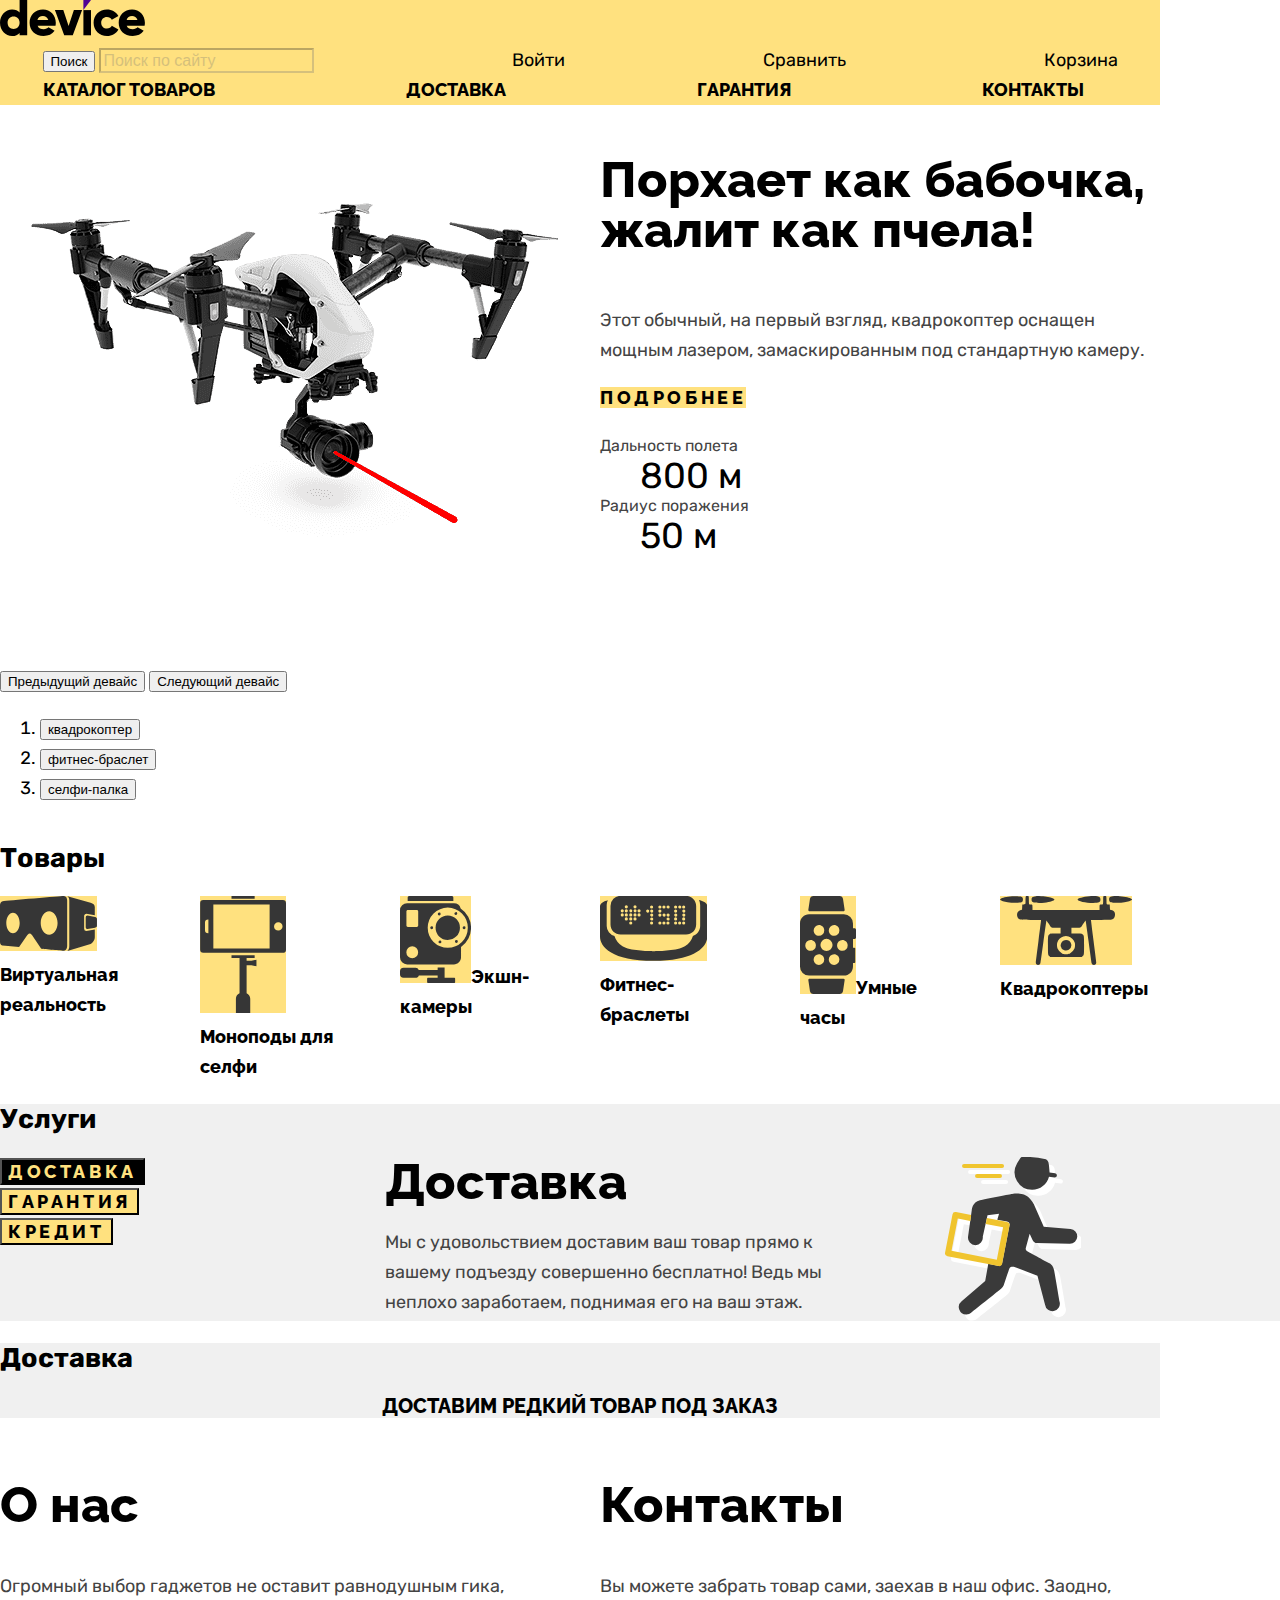
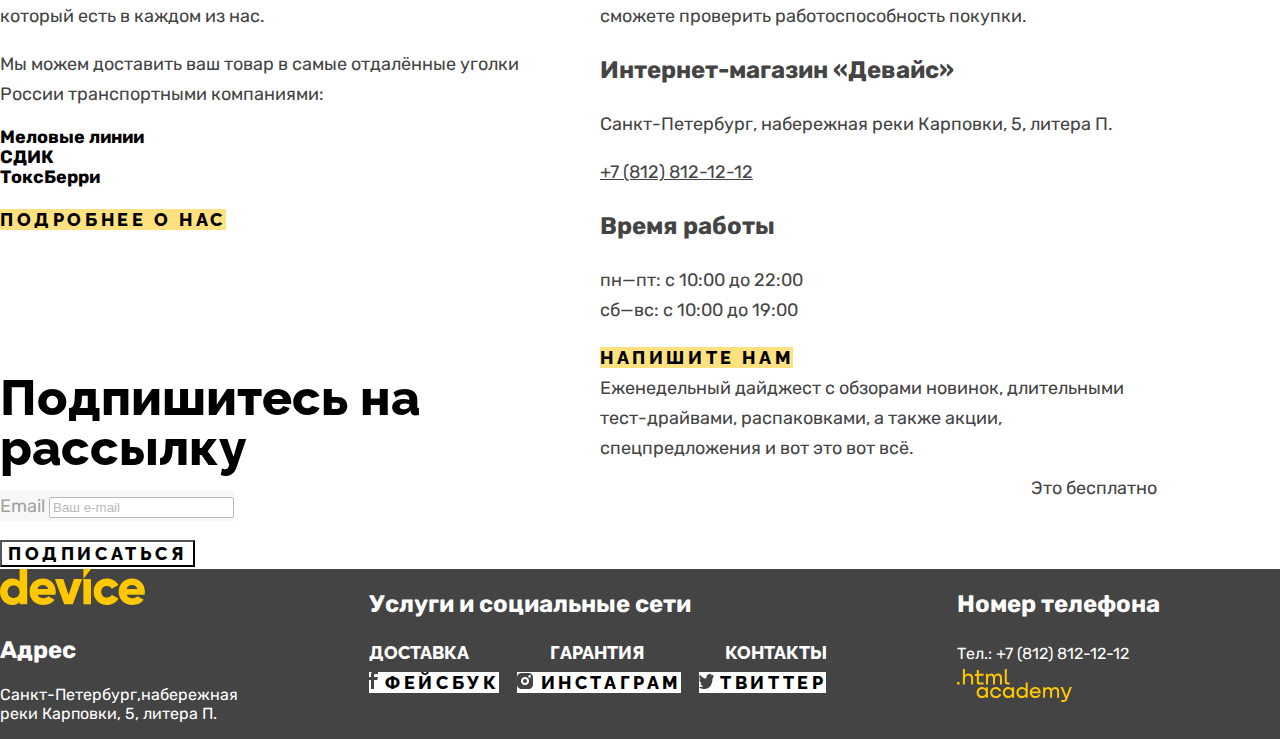
==== index.html @ 28f3af53 "Сетка страницы и крупных блоков на флексах для главной страницы" ====
<!DOCTYPE html>
<html lang="ru">
  <head>
    <meta charset="utf-8">
    <title>HTML Academy: Девайс</title>
    <link rel="stylesheet" href="styles/styles.css">
  </head>
  <body>
    <header class="page-header">
      <a class="page-logo-link" href="#">
        <img class="logo" src="images/logo/device-header.svg" width="145" height="36" alt="Логотип Магазина «Девайс»">
      </a>
      
      <nav class="navigation">
        <ul class="navigation-users">
          <li class="navigation-item">
            <form class="search-page" action="https://echo.htmlacademy.ru/" method="get">
              <button type="submit">Поиск</button>
              <input class="search" type="search" placeholder="Поиск по сайту" name="search">
            </form>
          </li>
          <li class="navigation-item">
            <a class="navigation-users-link" href="#">Войти</a>
          </li>
          <li class="navigation-item">
            <a class="navigation-users-link" href="#">Сравнить</a>
          </li>
          <li class="navigation-item">
            <a class="navigation-users-link" href="#">Корзина</a>
          </li>
        </ul>
        <ul class="navigation-list">
          <li class="navigation-item">
            <a class="navigation-list-link" href="catalog.html">Каталог товаров</a>
          </li>
          <li class="navigation-item">
            <a class="navigation-list-link" href="delivery.html">Доставка</a>
          </li>
          <li class="navigation-item">
            <a class="navigation-list-link" href="guarantee.html">Гарантия</a>
          </li>
          <li class="navigation-item">
            <a class="navigation-list-link" href="contacts.html">Контакты</a>
          </li>
        </ul>
      </nav>
    </header>

    <main class="main-index">
        <section class="slider">
          <img class="slider-image" src="images/slider/slider-1.png" width="560" height="560" alt="Фото квадрокоптера">
          <div class="slider-1">
            <h3 class="slider-subtitle">Порхает как бабочка,
              жалит как пчела!</h3>
            <p class="slider-discription">Этот обычный, на первый взгляд, квадрокоптер оснащен мощным лазером, замаскированным под стандартную камеру.</p>
            <a class="button button-more" href="#">Подробнее</a>
            <dl class="slider-parameters">
              <dt class="slider-parameters-terms">Дальность полета</dt>
              <dd class="slider-parameters-discription">800 м</dd>
              <dt class="slider-parameters-terms">Радиус поражения</dt>
              <dd class="slider-parameters-discription">50 м</dd>
            </dl>
          </div>
          <div class="slider-display-none">
            <img class="slider-image" src="images/slider/slider-2.png" width="560" height="560" alt="Фото фитнес-браслета">
            <h3 class="slider-subtitle">Худеем
              правильно!</h3>
            <p class="slider-discription">Мотивирующие фитнес-браслеты помогут найти в себе силы не пропускать занятия и соблюдать диету.</p>
            <a class="button button-more" href="#">Подробнее</a>
            <dl class="slider-parameters">
              <dt class="slider-parameters-terms">Без подзарядки</dt>
              <dd class="slider-parameters-discription">48 часов</dd>
            </dl>
            <img class="slider-image" src="images/slider/slider-3.png" width="560" height="560" alt="Фото селфи-палки">
            <h3 class="slider-subtitle">Делай селфи,
              как Бен Стиллер! </h3>
            <p class="slider-discription">Самая длинная палка для селфи доступна в нашем магазине. Восемь (Восемь, Карл!) метров длиной и весом всего 5 кг.</p>
            <a class="button button-more" href="#">Подробнее</a>
            <dl class="slider-parameters">
              <dt class="slider-parameters-terms">Длина палки</dt>
              <dd class="slider-parameters-discription">8,5 м</dd>
              <dt class="slider-parameters-terms">Вес палки</dt>
              <dd class="slider-parameters-discription">5 кг</dd>
              <dt class="slider-parameters-terms">Материал</dt>
              <dd class="slider-parameters-discription">Карбон</dd>
            </dl>
          </div>
          <div class="slider-button">
            <button class="slider-button slider-prev" type="button">
              <span class="visually-hidden">Предыдущий девайс</span>
            </button>
            <button class="slider-button slider-next" type="button">
              <span class="visually-hidden">Следующий девайс</span>
            </button>
            <ol class="slider-pagination">
              <li class="slider-pagination-item">
                <button class="slider-pagination-button slider-pagination-button-current" type="button">
                  <span class="visually-hidden">квадрокоптер</span>
                </button>
              </li>
              <li class="slider-pagination-item">
                <button class="slider-pagination-button" type="button">
                  <span class="visually-hidden">фитнес-браслет</span>
                </button>
              </li>
              <li class="slider-pagination-item">
                <button class="slider-pagination-button" type="button">
                  <span class="visually-hidden">селфи-палка</span>
                </button>
              </li>
            </ol>
          </div>
        </section>

        <section class="product">
          <h2 class="visually-hidden">Товары</h2>
          <ul class="product-list">
            <li class="product-item">
              <a class="product-link" href="#">
                <img class="product-image" src="images/product/popular-1.svg" width="97" height="55" alt="Очки виртуальной реальности">Виртуальная
                реальность</a>
            </li>
            <li class="product-item">
              <a class="product-link" href="#">
                <img class="product-image" src="images/product/popular-2.svg" width="86" height="117" alt="Монопод для селфи">Моноподы 
                для селфи</a>
            </li>
            <li class="product-item">
              <a class="product-link" href="#">
                <img class="product-image" src="images/product/popular-3.svg" width="71" height="87" alt="Экшн-камера">Экшн-камеры</a>
            </li>
            <li class="product-item">
              <a class="product-link" href="#">
                <img class="product-image" src="images/product/popular-4.svg" width="107" height="65" alt="Фитнес-браслет">Фитнес-браслеты</a>
            </li>
            <li class="product-item">
              <a class="product-link" href="#">
                <img class="product-image" src="images/product/popular-5.svg" width="56" height="98" alt="Умные часы">Умные часы</a>
            </li>
            <li class="product-item">
              <a class="product-link" href="#">
                <img class="product-image" src="images/product/popular-6.svg" width="132" height="69" alt="Квадрокоптер">Квадрокоптеры</a>
            </li>
          </ul>
        </section>
        
        <section class="service">
          <h2 class="visually-hidden">Услуги</h2>
          <div class="slider-service">
            <ul class="slider-service-list">
              <li class="slider-service-item">
                <button class="button button-delivery-current" type="button">Доставка</button>
              </li>
              <li class="slider-service-item">
                <button class="button button-warranty" type="button">Гарантия</button>
              </li>
              <li class="slider-service-item">
                <button class="button button-credit" type="button">Кредит</button>
              </li>
            </ul>
            <div class="service-item">
              <h3 class="service-title">Доставка</h3>
              <p class="servive-discription">Мы с удовольствием доставим ваш товар прямо
                к вашему подъезду совершенно бесплатно! Ведь
                мы неплохо заработаем, поднимая его на ваш этаж.</p>
            </div>
              <img class="service-image" src="images/service/delivery.svg" width="136" height="164" alt="Доставка">
            <div class="slider-display-none">
              <div class="service-item">
                <h3 class="service-title">Гарантия</h3>
                <p class="servive-discription">Если из-за возгорания купленного у нас товара у вас
                  сгорит дом — не переживайте, мы выдадим вам новый.
                  Товар, не дом, конечно же.</p>
                <img class="service-image" src="images/service/warranty.svg" width="171" height="195" alt="Гарантия">
              </div>
              <div class="service-item">
                <h3 class="service-title">Кредит</h3>
                <p class="servive-discription">Залезть в долговую яму стало проще! Кредитные консультанты подберут для вас наиболее выгодные условия кредита. Выгодные для банка, разумеется.</p>
                <img class="service-image" src="images/service/credit.svg" width="149" height="180" alt="Кредит">
              </div>
            </div>
          </div>
        </section>
        
        <section class="delivery">
          <h2 class="visually-hidden">Доставка</h2>
          <h3 class="delivery-title">Доставим редкий товар под заказ</h3> 
        </section>
        
        <div class="index-columns">
        
          <section class="about">
            <h2 class="about-title">О нас</h2>
            <p class="about-discription">Огромный выбор гаджетов не оставит равнодушным гика, который есть в каждом из нас.</p>
              <p class="about-discription">Мы можем доставить ваш товар в самые отдалённые уголки России транспортными компаниями:</p>
            <ul class="about-delivery-list">
              <li class="about-delivery-item">Меловые линии</li>
              <li class="about-delivery-item">СДИК</li>
              <li class="about-delivery-item">ТоксБерри</li>
            </ul>
            <a class="button button-more" href="#">Подробнее о нас</a>
          </section>
          
          <section class="contacts">
            <h2 class="contacts-title">Контакты</h2>
            <p class="contacts-discription">Вы можете забрать товар сами, заехав в наш офис.
              Заодно, сможете проверить работоспособность покупки. </p>
            <h3 class="contacts-subtitle">Интернет-магазин «Девайс»</h3>
            <address class="contacts-subtitle-address">
              <p class="contacts-subtitle-text">Санкт-Петербург, набережная реки Карповки, 5, литера П.</p>
              <a class="contacts-subtitle-number" href="tel.:+78128121212">+7 (812) 812-12-12</a>
            </address>
            <h3 class="contacts-subtitle">Время работы</h3>
            <ul class="contacts-schedule">
              <li class="contacts-schedule-item">пн—пт: с 10:00 до 22:00</li>
              <li class="contacts-schedule-item">сб—вс: с 10:00 до 19:00</li>
            </ul>
            <a class="button" href="#">Напишите нам</a>
          </section>
        
        </div>

        <section class="newsletter">
          <h2 class="newsletter-title">Подпишитесь
            на рассылку</h2>
          <p class="newsletter-text">Еженедельный дайджест с обзорами новинок,
            длительными тест-драйвами, распаковками, а также акции, спецпредложения и вот это вот всё.</p>
          <form class="newsletter-form" action="https://echo.htmlacademy.ru/" method="post">
            <p class="newsletter-email">
              <label class="visually-hidden" for="newsletter-email">Email</label>
              <input class="field"  placeholder="Ваш e-mail" type="email" name="newsletter-email" id="newsletter-email" required>
            </p>
            <button class="button newsletter-button" type="submit">
              <span>Подписаться</span>
            </button>
          </form>
          <p class="newsletter-text newsletter-free">Это бесплатно</p>
        </section>
    </main>

    <footer class="page-footer">
      <div class="page-footer-container">
        <section class="adress">
          <img class="footer-adress-logo" src="images/logo/device-footer.svg" width="145" height="36" alt="Логотип Магазина Девайс">
          <h2 class="visually-hidden">Адрес</h2>
          <address class="footer-adress-text">
            <p class="about-text">Санкт-Петербург,набережная
              реки Карповки, 5, литера П.</p>
          </address>
        </section>

        <section class="footer-navigation">
          <h2 class="footer-navigation-title">Услуги и социальные сети</h2>
          <nav class="footer-navigation-service">
            <ul class="footer-service-list">
              <li class="footer-service-item">
                <a class="footer-service-link" href="delivery.html">Доставка</a>
              </li>
              <li class="footer-service-item">
                <a class="footer-service-link" href="guarantee.html">Гарантия</a>
              </li>
              <li class="footer-service-item">
                <a class="footer-service-link" href="contacts.html">Контакты</a>
              </li>
            </ul>
          </nav>
          <ul class="footer-navigation-social">
            <li class="fotter-social-item">
              <a class="button social-button" href="https://www.facebook.com/htmlacademy">
                <img class="social-logo" src="images/nav-social/facebook.svg" width="9" height="18" alt="наш Фейсбук">
                <span class="visually-hidden">Фейсбук</span>
              </a>
            </li>
            <li class="fotter-social-item">
              <a class="button social-button" href="https://www.instagram.com/htmlacademy/">
                <img class="social-logo" src="images/nav-social/inst.svg" width="16" height="16" alt="наш Инстаграмм">
                <span class="visually-hidden">Инстаграм</span>
              </a>
            </li>
            <li class="fotter-social-item">
              <a class="button social-button" href="https://twitter.com/htmlacademy_ru">
                <img class="social-logo" src="images/nav-social/twit.svg" width="15" height="15" alt="наш Твиттер">
                <span class="visually-hidden">Твиттер</span>
              </a>
            </li>
          </ul>
        </section>

        <section class="footer-card">
          <h2 class="visually-hidden">Номер телефона</h2>
          <address class="footer-phone-address">
            <a class="footer-phone-address-number" href="tel.:+78128121212">Тел.: +7 (812) 812-12-12</a>
          </address>
          <a class="footer-logo-link" href="https://htmlacademy.ru/">
            <img class="academy-logo" src="images/logo/html-academy.svg" width="115" height="33" alt="логототип Академии">
          </a>
        </section>
      </div>
    </footer>
  </body>
</html>
---- styles/styles.css ----
@font-face {
    font-family: raleway;
    font-style: normal;
    font-weight: 800;
    src: url("../fonts/raleway/raleway-800.woff2") format("woff2");
    font-display: swap;
}

@font-face {
    font-family: rubik;
    font-style: normal;
    font-weight: 400;
    src: url("../fonts/rubik/rubik-400.woff2") format("woff2");
    font-display: swap;
}

@font-face {
    font-family: rubik;
    font-style: normal;
    font-weight: 700;
    src: url("../fonts/rubik/rubik-700.woff2") format("woff2");
    font-display: swap;
}
@font-face {
    font-family: rubik;
    font-style: normal;
    font-weight: 800;
    src: url("../fonts/rubik/rubik-800.woff2") format("woff2");
    font-display: swap;
}
html {
    height: 100%;
}
body {
    display: flex;
    flex-direction: column;
    min-height: 100%;
    margin: 0;
    font-family: rubik, sans-serif;
    font-size: 18px;
    line-height: 30px;
    color: #000000;
    background-color: #FFFFFF;
}
.button {
    font-family: raleway, sans-serif;
    font-size: 18px;
    line-height: 21px;
    text-align: center;
    letter-spacing: 0.2em;
    color: #000000;
    background-color: #FFE17F;
    text-decoration: none;
    text-transform: uppercase;
}
.page-header {
    width: 1160px;
    color: #000000;
    background-color: #FFE17F;
}
.search {
    font-size: 16px;
    line-height: 19px;
    opacity: 0.3;
    background-color: #FFE17F;
}
.navigation {
    display: flex;
    flex-direction: column;
    width: 1075px;
    margin: 0 auto;
}
.navigation-list {
    display: flex;
    justify-content: space-between;
    width: 1041px;
    margin: 0;
    padding: 0;
    list-style-type: none;
}
.navigation-users {
    display: flex;
    justify-content: space-between;
    width: 1075px;
    margin: 0;
    padding: 0;
    list-style-type: none;
}
.navigation-users-link {
    line-height: 19px;
    text-align: left;
    color: inherit;
    text-decoration: none;
}
.navigation-list-link {
    font-family: raleway, sans-serif;
    line-height: 21px;
    font-weight: 800;
    text-align: left;
    color: inherit;
    text-decoration: none;
    text-transform: uppercase;
}
.main-index {
    color: #000000;
    background-color: #FFFFFF;
}
.slider {
    display: flex;
    flex-wrap: wrap;
    justify-content: space-between;
    width: 1160px;
    margin: 0;
    padding: 0;
}
.slider-display-none {
    display: none;
}
.slider-subtitle {
    font-family: raleway, sans-serif;
    font-size: 50px;
    line-height: 50px;
    width: 560px;
}
.slider-discription {
    width: 560px;
    color: #444444;
}
.slider-parameters-terms {
    font-size: 16px;
    line-height: 30px;
    color: #444444;
}
.slider-parameters-discription {
    font-size: 36px;
    line-height: 30px;
    color: #000000;
}
.product-list {
    display: flex;
    justify-content: space-between;
    width: 1160px;
    margin: 0;
    padding: 0;
    list-style-type: none;
}
.product-item {
    width: 160px;
}
.product-link {
    font-family: raleway, sans-serif;
    font-size: 18px;
    line-height: 24px;
    color: #000000;
    text-decoration: none;
}
.product-image {
    background-color: #FFE17F;
}
.service {
    width: 100%;
    background-color: #F0F0F0;
}
.slider-service {
    display: flex;
    justify-content: start;
    width: 1094px;
    margin: 0;
    padding: 0;
}
.service-title {
    width: 560px;
    height: 70px;
    margin: 0;
    padding-left: 240px;
    font-family: raleway, sans-serif;
    font-size: 50px;
    line-height: 50px;
    color: #000000;
}
.servive-discription {
    width: 497px;
    margin: 0;
    padding-left: 240px;
    color: #444444;
}
.slider-service-list {
    margin: 0;
    padding: 0;
}
.button-delivery-current {
    color: #FFE17F;
    background-color: #000000;
}
.delivery {
    width: 1160px;
    margin: 0;
    padding: 0;
    background-color: #F0F0F0;
}
.delivery-title {
    font-family: raleway, sans-serif;
    font-size: 20px;
    line-height: 23px;
    text-align: center;
    text-transform: uppercase;
    color: #000000;
}
.index-columns {
    display: flex;
    justify-content: space-between;
    width: 1160px;
    margin: 0;
    padding: 0;
}
.about {
    width: 560px;
    margin: 0;
    padding: 0;
}
.about-title {
    font-family: raleway, sans-serif;
    font-size: 50px;
    line-height: 50px;
    color: #000000;
}
.about-discription {
    color: #444444;
}
.about-delivery-list {
    padding: 0;
}
.about-delivery-item {
    font-weight: 700;
    line-height: 20px;
    color: #000000;
}
.contacts {
    width: 560px;
    margin: 0;
    padding: 0;
    line-height: 30px;
    color: #444444;
}
.contacts-title {
    font-family: raleway, sans-serif;
    font-size: 50px;
    line-height: 50px;
    color: #000000;
}
.contacts-discription {
    color: inherit;
}
.contacts-subtitle {
    font-weight: 700;
    font-size: 24px;
    color: inherit;
}
.contacts-subtitle-text {
    font-style: normal;
    color: inherit;
}
.contacts-subtitle-number {
    font-style: normal;
    color: inherit;
    text-decoration-line: underline;
}
.contacts-schedule {
    list-style-type: none;
    padding: 0;
}
.newsletter {
    display: flex;
    width: 1160px;
    flex-wrap: wrap;
    margin: 0;
    padding: 0;
    justify-content: space-between;
    color: #444444;
}
.newsletter-email {
    width: ;
    line-height: 30px;
    color: #444444;
    opacity: 0.5;
    background-color: #F0F0F0;
}
.newsletter-title {
    width: 560px;
    margin: 0;
    margin-right: 0;
    padding: 0;
    font-family: raleway, sans-serif;
    font-size: 50px;
    line-height: 50px;
    color: #000000;
}
.newsletter-text {
    width: 560px;
    margin: 0;
    padding: 0;
}
.newsletter-free {
    width: 129px;
    margin: 0;
    padding: 0;
}
.newsletter-button {
    background-color: inherit;
}
.page-footer-container {
    display: flex;
    justify-content: space-between;
    width: 1160px;
    margin: 0;
    padding: 0;
}
.page-footer {
    width: 1440px;
    margin: 0;
    padding: 0;
    font-size: 16px;
    color: #FFFFFF;
    background-color: #444444;
}
.footer-adress-text {
    width: 238px;
    margin: 0;
    padding: 0;
    font-style: normal;
    line-height: 19px;
}
.footer-service-list {
    display: flex;
    justify-content: space-between;
    width: 458px;
    margin: 0;
    padding: 0;
    list-style-type: none;
}
.footer-navigation-social {
    display: flex;
    justify-content: space-between;
    width: 458px;
    margin: 0;
    padding: 0;
    list-style-type: none;
}
.footer-service-link {
    font-family: raleway, sans-serif;
    font-size: 18px;
    line-height: 21px;
    text-align: center;
    color: #FFFFFF;
    text-decoration: none;
    text-transform: uppercase;
}
.footer-phone-address-number {
    font-style: normal;
    line-height: 30px;
    text-align: right;
    color: #FFFFFF;
    text-decoration: none;
}
.social-button {
    background-color: #ffffff;
}
.main-inner {
    color: #000000;
    background-color: #FFFFFF;
}
.inner-header-title {
    font-family: raleway, sans-serif;
    font-size: 50px;
    line-height: 50px;
}
.breadcrumps-link {
    font-size: 16px;
    line-height: 19px;
    font-style: normal;
    color: #000000;
    text-decoration: none;
}
.catalog-products-title {
    font-family: raleway, sans-serif;
    font-size: 16px;
    line-height: 19px;
    letter-spacing: 0.2em;
    text-transform: uppercase;
    background-color: #DCDCDC;
}
.catalog-products-filter {
    background-color: #EBEBEB;
}
.catalog-filter-title {
    font-weight: 700;
    line-height: 20px;
    letter-spacing: -0.02em;
}
.catalog-filter-label {
    font-size: 15px;
    line-height: 18px;
    text-align: center;
    opacity: 0.3;
}
.sorting-type {
    background-color: #EBEBEB;
}
.catalog-filter-item {
    font-size: 16px;
    line-height: 19px;
}
.sorting-type-label {
    font-family: raleway, sans-serif;
    font-size: 16px;
    line-height: 19px;
    letter-spacing: 0.2em;
    text-transform: uppercase;
}
.select-control {
    font-size: 16px;
    line-height: 19px;
}
.button-up {
    background-color: inherit;
}
.button-down {
    background-color: inherit;
}
.product-card-link {
    font-weight: 700;
    line-height: 24px;
    letter-spacing: -0.02em;
    text-decoration: none;
    color: #000000;
}
.product-card-text {
    line-height: 21px;
    text-align: right;
    color: #444444;
}
.load-more {
    font-family: raleway, sans-serif;
    font-size: 16px;
    line-height: 19px;
    display: flex;
    align-items: center;
    text-align: center;
    letter-spacing: 0.2em;
    text-transform: uppercase;
    background-color: #FFFFFF;
}
.pagination-link {
    font-size: 16px;
    line-height: 19px;
    text-align: center;
    color: #444444;
    opacity: 0.3;
    text-decoration: none;
}
.pagination-prev {
    font-family: raleway, sans-serif;
    font-size: 16px;
    line-height: 19px;
    display: flex;
    align-items: center;
    text-align: right;
    letter-spacing: 0.2em;
    text-transform: uppercase;
    color: #000000;
    opacity: 1;
}
.pagination-next {
    font-family: raleway, sans-serif;
    font-size: 16px;
    line-height: 19px;
    display: flex;
    align-items: center;
    text-align: right;
    letter-spacing: 0.2em;
    text-transform: uppercase;
    color: #000000;
    opacity: 1;
}
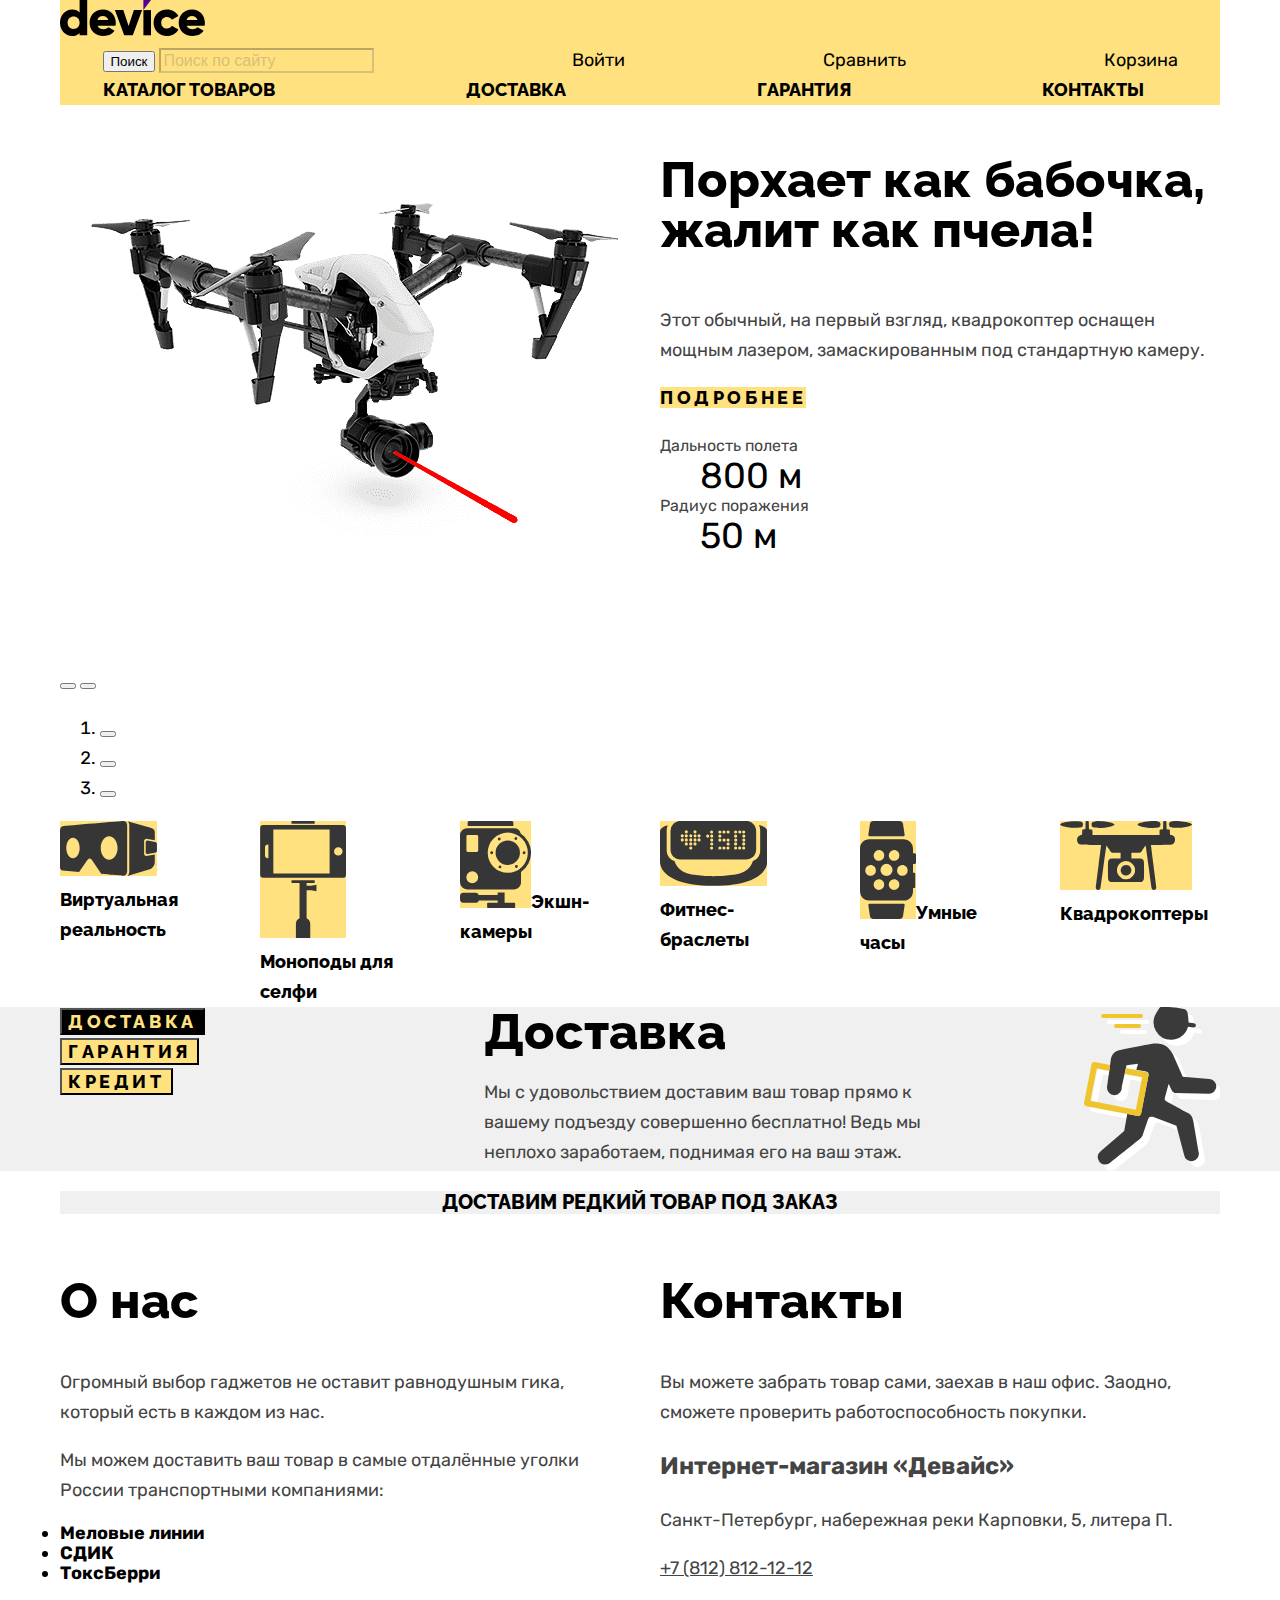
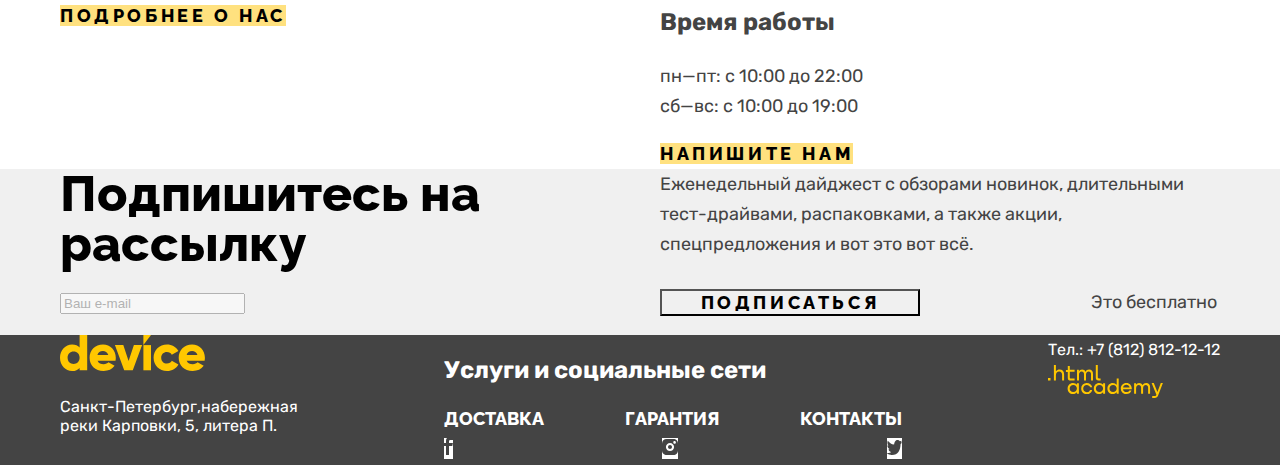
==== commit b5a4fa72: "Сетка страницы и крупных блоков на флексах для главной страницы" ====
--- a/index.html
+++ b/index.html
@@ -47,6 +47,7 @@
     </header>
 
     <main class="main-index">
+      <div class="page-container">
         <section class="slider">
           <img class="slider-image" src="images/slider/slider-1.png" width="560" height="560" alt="Фото квадрокоптера">
           <div class="slider-1">
@@ -122,8 +123,8 @@
             </li>
             <li class="product-item">
               <a class="product-link" href="#">
-                <img class="product-image" src="images/product/popular-2.svg" width="86" height="117" alt="Монопод для селфи">Моноподы 
-                для селфи</a>
+                <img class="product-image" src="images/product/popular-2.svg" width="86" height="117" alt="Монопод для селфи">
+              Моноподы для селфи</a>
             </li>
             <li class="product-item">
               <a class="product-link" href="#">
@@ -143,10 +144,10 @@
             </li>
           </ul>
         </section>
-        
-        <section class="service">
-          <h2 class="visually-hidden">Услуги</h2>
-          <div class="slider-service">
+      </div>
+      <section class="service">
+        <h2 class="visually-hidden">Услуги</h2>
+        <div class="slider-service">
             <ul class="slider-service-list">
               <li class="slider-service-item">
                 <button class="button button-delivery-current" type="button">Доставка</button>
@@ -179,9 +180,9 @@
                 <img class="service-image" src="images/service/credit.svg" width="149" height="180" alt="Кредит">
               </div>
             </div>
-          </div>
-        </section>
-        
+        </div>
+      </section>
+      <div class="page-container">  
         <section class="delivery">
           <h2 class="visually-hidden">Доставка</h2>
           <h3 class="delivery-title">Доставим редкий товар под заказ</h3> 
@@ -219,23 +220,25 @@
           </section>
         
         </div>
-
-        <section class="newsletter">
+      </div>
+      <section class="newsletter">
+        <div class="newsletter-container">
           <h2 class="newsletter-title">Подпишитесь
             на рассылку</h2>
           <p class="newsletter-text">Еженедельный дайджест с обзорами новинок,
             длительными тест-драйвами, распаковками, а также акции, спецпредложения и вот это вот всё.</p>
           <form class="newsletter-form" action="https://echo.htmlacademy.ru/" method="post">
-            <p class="newsletter-email">
-              <label class="visually-hidden" for="newsletter-email">Email</label>
-              <input class="field"  placeholder="Ваш e-mail" type="email" name="newsletter-email" id="newsletter-email" required>
-            </p>
-            <button class="button newsletter-button" type="submit">
-              <span>Подписаться</span>
-            </button>
+              <p class="newsletter-email">
+                <label class="visually-hidden" for="newsletter-email">Email</label>
+                <input class="field"  placeholder="Ваш e-mail" type="email" name="newsletter-email" id="newsletter-email" required>
+              </p>
+              <button class="button newsletter-button" type="submit">
+                <span>Подписаться</span>
+              </button>
+              <p class="newsletter-text newsletter-free">Это бесплатно</p>
           </form>
-          <p class="newsletter-text newsletter-free">Это бесплатно</p>
-        </section>
+        </div>
+      </section> 
     </main>
 
     <footer class="page-footer">
--- a/styles/styles.css
+++ b/styles/styles.css
@@ -53,10 +53,21 @@
     text-decoration: none;
     text-transform: uppercase;
 }
+.visually-hidden {
+    position: absolute;
+    width: 1px;
+    height: 1px;
+    margin: -1px;
+    padding: 0;
+    border: 0;
+    clip: rect(0 0 0 0);
+    overflow: hidden;
+}
 .page-header {
     width: 1160px;
     color: #000000;
     background-color: #FFE17F;
+    margin: 0 auto;
 }
 .search {
     font-size: 16px;
@@ -105,6 +116,10 @@
     color: #000000;
     background-color: #FFFFFF;
 }
+.page-container {
+    width: 1160px;
+    margin: 0 auto;
+}
 .slider {
     display: flex;
     flex-wrap: wrap;
@@ -159,13 +174,15 @@
 }
 .service {
     width: 100%;
+    margin: 0;
+    padding: 0;
     background-color: #F0F0F0;
 }
 .slider-service {
     display: flex;
-    justify-content: start;
-    width: 1094px;
-    margin: 0;
+    justify-content: space-between;
+    width: 1160px;
+    margin: 0 auto;
     padding: 0;
 }
 .service-title {
@@ -187,6 +204,7 @@
 .slider-service-list {
     margin: 0;
     padding: 0;
+    list-style-type: none;
 }
 .button-delivery-current {
     color: #FFE17F;
@@ -270,25 +288,31 @@
     padding: 0;
 }
 .newsletter {
+    width: 100%;
+    margin: 0;
+    padding: 0;
+    background-color: #F0F0F0;
+    color: #444444;
+}
+.newsletter-container {
     display: flex;
     width: 1160px;
     flex-wrap: wrap;
-    margin: 0;
-    padding: 0;
-    justify-content: space-between;
-    color: #444444;
-}
-.newsletter-email {
-    width: ;
-    line-height: 30px;
-    color: #444444;
-    opacity: 0.5;
-    background-color: #F0F0F0;
+    margin: 0 auto;
+    padding: 0;
+    justify-content: space-between;
+}
+.newsletter-form {
+    display: flex;
+    width: 1160px;
+    padding: 0;
+    justify-content: space-between;
+    align-items: center;
 }
 .newsletter-title {
     width: 560px;
     margin: 0;
-    margin-right: 0;
+    margin-right: 40px;
     padding: 0;
     font-family: raleway, sans-serif;
     font-size: 50px;
@@ -300,23 +324,33 @@
     margin: 0;
     padding: 0;
 }
+.newsletter-email {
+    width: 560px;
+    margin-right: 40px;
+    padding: 0;
+    line-height: 30px;
+    color: #444444;
+    opacity: 0.5;
+}
 .newsletter-free {
     width: 129px;
     margin: 0;
     padding: 0;
 }
 .newsletter-button {
+    width: 260px;
+    margin-right: 171px;
     background-color: inherit;
 }
 .page-footer-container {
     display: flex;
     justify-content: space-between;
     width: 1160px;
-    margin: 0;
+    margin: 0 auto;
     padding: 0;
 }
 .page-footer {
-    width: 1440px;
+    width: 100%;
     margin: 0;
     padding: 0;
     font-size: 16px;
@@ -374,6 +408,14 @@
     font-size: 50px;
     line-height: 50px;
 }
+.breadcrumps-list {
+    display: flex;
+    width: 425px;
+    justify-content: space-between;
+    margin: 0;
+    padding: 0;
+    list-style-type: none;
+}
 .breadcrumps-link {
     font-size: 16px;
     line-height: 19px;
@@ -381,7 +423,12 @@
     color: #000000;
     text-decoration: none;
 }
+.catalog-products {
+    display: flex;
+    flex-wrap: wrap;
+}
 .catalog-products-title {
+    width: 468px;
     font-family: raleway, sans-serif;
     font-size: 16px;
     line-height: 19px;
@@ -404,6 +451,7 @@
     opacity: 0.3;
 }
 .sorting-type {
+    width: 972px;
     background-color: #EBEBEB;
 }
 .catalog-filter-item {
@@ -426,6 +474,9 @@
 }
 .button-down {
     background-color: inherit;
+}
+.product-card-list {
+    list-style-type: none;
 }
 .product-card-link {
     font-weight: 700;
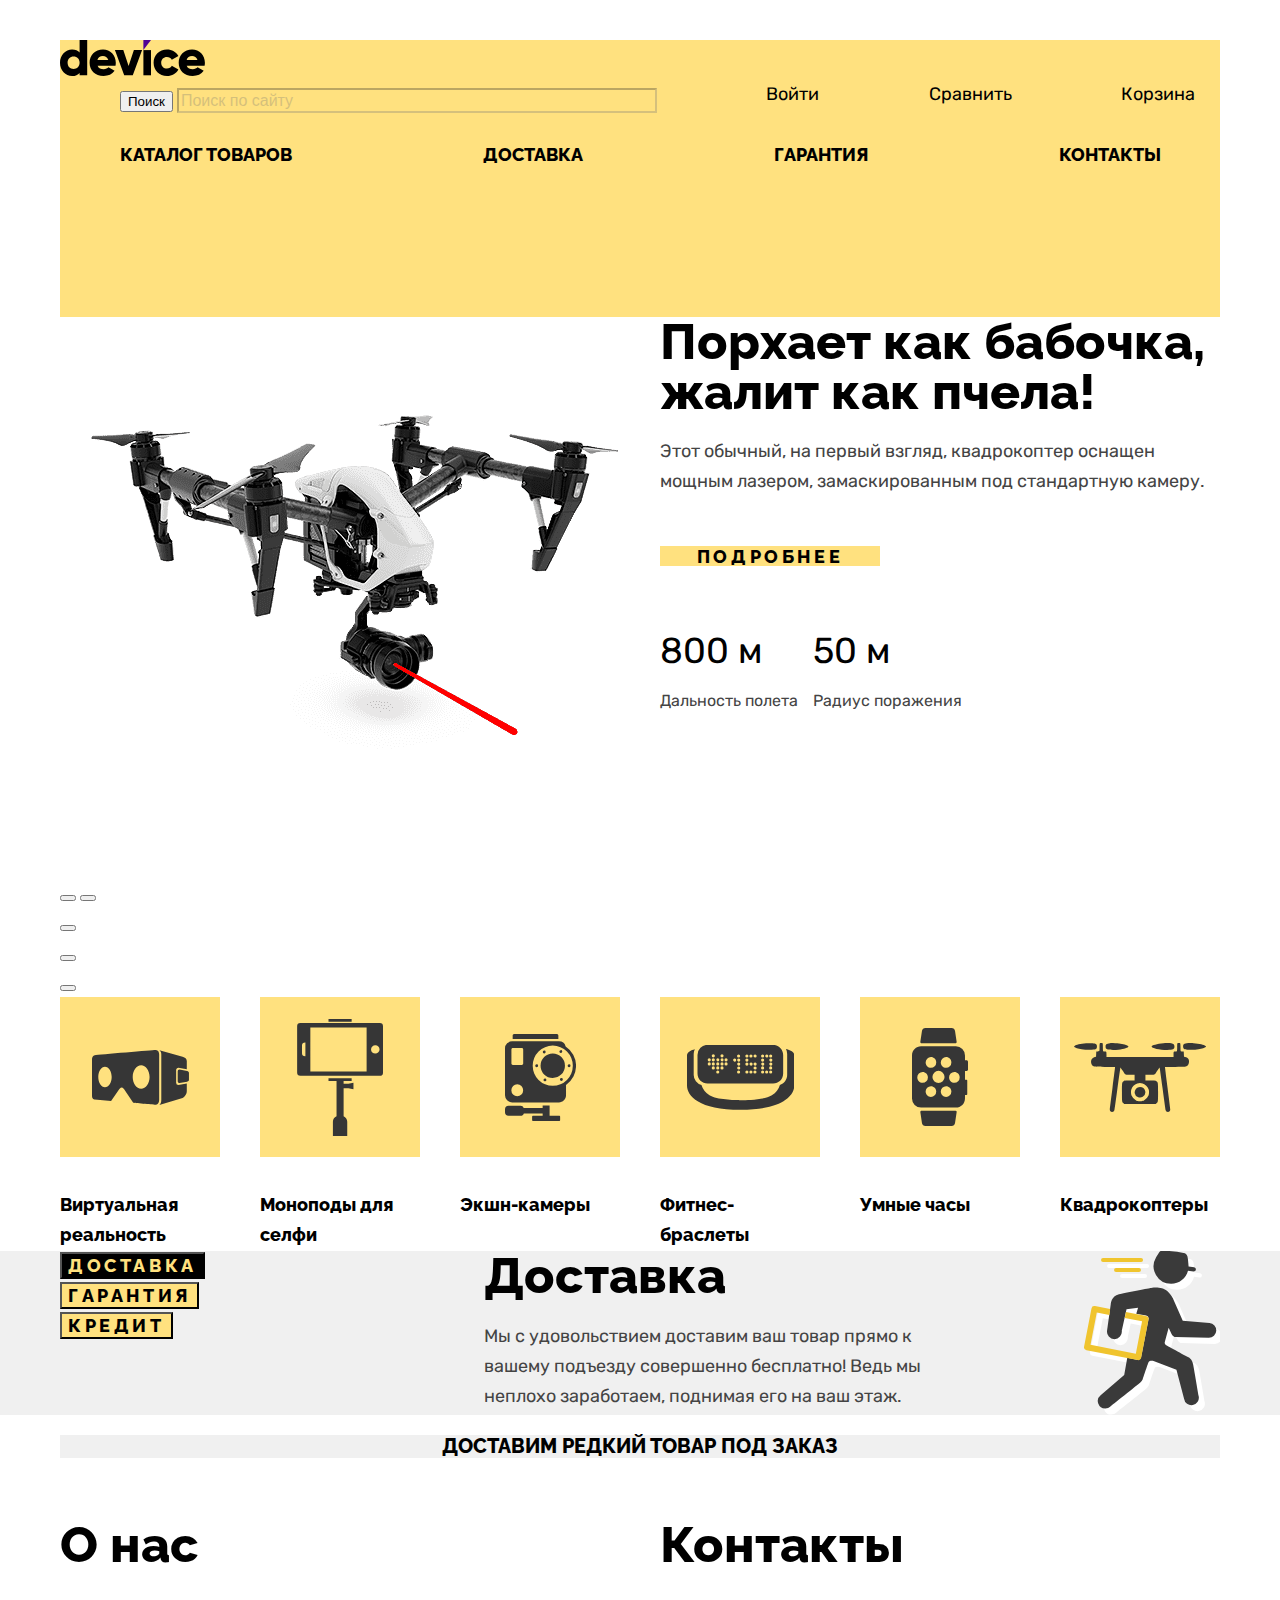
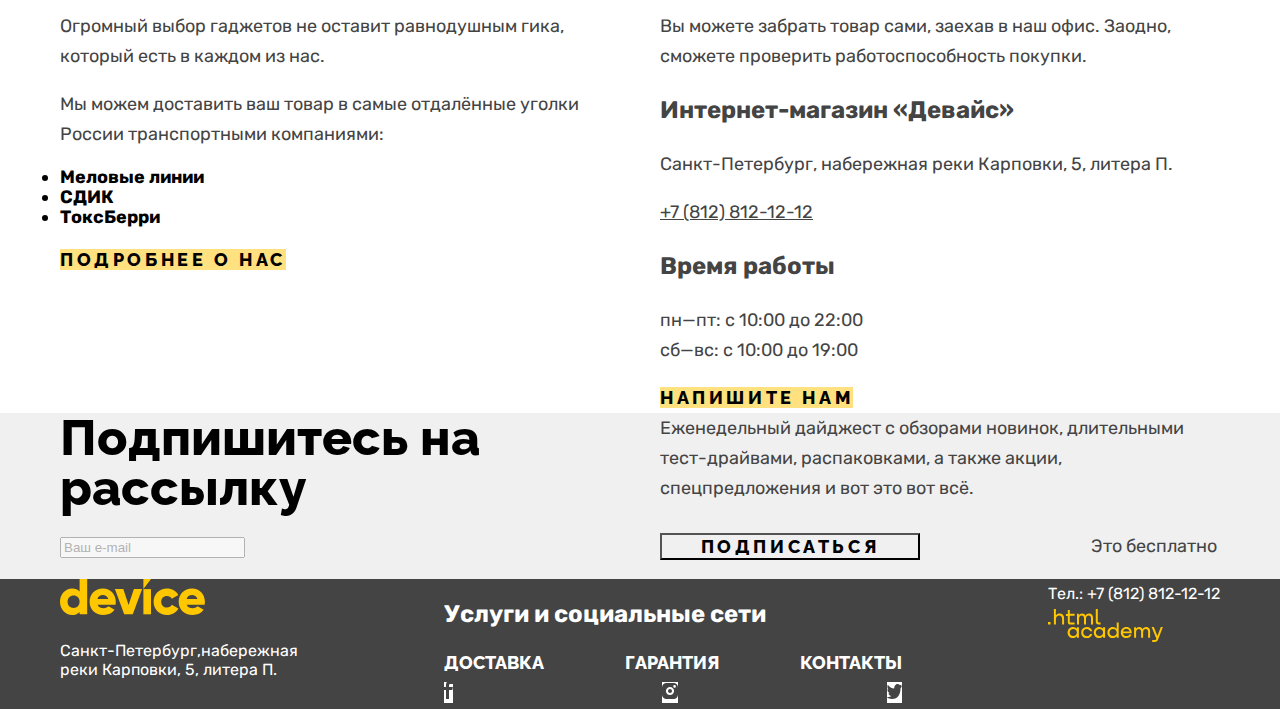
==== commit bc7c4e6b: "Микросетки на флексах для всех страниц" ====
--- a/index.html
+++ b/index.html
@@ -46,21 +46,26 @@
       </nav>
     </header>
 
-    <main class="main-index">
+    <main class="main-container main-index">
       <div class="page-container">
         <section class="slider">
-          <img class="slider-image" src="images/slider/slider-1.png" width="560" height="560" alt="Фото квадрокоптера">
-          <div class="slider-1">
-            <h3 class="slider-subtitle">Порхает как бабочка,
-              жалит как пчела!</h3>
-            <p class="slider-discription">Этот обычный, на первый взгляд, квадрокоптер оснащен мощным лазером, замаскированным под стандартную камеру.</p>
-            <a class="button button-more" href="#">Подробнее</a>
-            <dl class="slider-parameters">
-              <dt class="slider-parameters-terms">Дальность полета</dt>
-              <dd class="slider-parameters-discription">800 м</dd>
-              <dt class="slider-parameters-terms">Радиус поражения</dt>
-              <dd class="slider-parameters-discription">50 м</dd>
-            </dl>
+          <div class="slider-quadcopter">
+            <img class="slider-image" src="images/slider/slider-1.png" width="560" height="560" alt="Фото квадрокоптера">
+            <div class="quadcopter-containet">
+              <h3 class="slider-subtitle">Порхает как бабочка, жалит как пчела!</h3>
+              <p class="slider-discription">Этот обычный, на первый взгляд, квадрокоптер оснащен мощным лазером, замаскированным под стандартную камеру.</p>
+              <a class="button button-more" href="#">Подробнее</a>
+              <dl class="slider-parameters">
+                <span>
+                  <dd class="slider-parameters-discription">800 м</dd>
+                  <dt class="slider-parameters-terms">Дальность полета</dt>
+                </span>
+                <span>
+                  <dd class="slider-parameters-discription">50 м</dd>
+                  <dt class="slider-parameters-terms">Радиус поражения</dt>
+                </span>
+              </dl>
+            </div>
           </div>
           <div class="slider-display-none">
             <img class="slider-image" src="images/slider/slider-2.png" width="560" height="560" alt="Фото фитнес-браслета">
@@ -118,29 +123,46 @@
           <ul class="product-list">
             <li class="product-item">
               <a class="product-link" href="#">
-                <img class="product-image" src="images/product/popular-1.svg" width="97" height="55" alt="Очки виртуальной реальности">Виртуальная
-                реальность</a>
-            </li>
-            <li class="product-item">
-              <a class="product-link" href="#">
-                <img class="product-image" src="images/product/popular-2.svg" width="86" height="117" alt="Монопод для селфи">
-              Моноподы для селфи</a>
-            </li>
-            <li class="product-item">
-              <a class="product-link" href="#">
-                <img class="product-image" src="images/product/popular-3.svg" width="71" height="87" alt="Экшн-камера">Экшн-камеры</a>
-            </li>
-            <li class="product-item">
-              <a class="product-link" href="#">
-                <img class="product-image" src="images/product/popular-4.svg" width="107" height="65" alt="Фитнес-браслет">Фитнес-браслеты</a>
-            </li>
-            <li class="product-item">
-              <a class="product-link" href="#">
-                <img class="product-image" src="images/product/popular-5.svg" width="56" height="98" alt="Умные часы">Умные часы</a>
-            </li>
-            <li class="product-item">
-              <a class="product-link" href="#">
-                <img class="product-image" src="images/product/popular-6.svg" width="132" height="69" alt="Квадрокоптер">Квадрокоптеры</a>
+                <span class="product-bg">
+                  <img class="product-image" src="images/product/popular-1.svg" width="97" height="55" alt="Очки виртуальной реальности">
+                </span>Виртуальная
+                реальность
+              </a>
+            </li>
+            <li class="product-item">
+              <a class="product-link" href="#">
+                <span class="product-bg">    
+                  <img class="product-image" src="images/product/popular-2.svg" width="86" height="117" alt="Монопод для селфи">
+                </span>Моноподы для селфи
+              </a>
+            </li>
+            <li class="product-item">
+              <a class="product-link" href="#">
+                <span class="product-bg">
+                  <img class="product-image" src="images/product/popular-3.svg" width="71" height="87" alt="Экшн-камера">
+                </span> Экшн-камеры
+              </a>
+            </li>
+            <li class="product-item">
+              <a class="product-link" href="#">
+                <span class="product-bg">
+                  <img class="product-image" src="images/product/popular-4.svg" width="107" height="65" alt="Фитнес-браслет">
+                </span>Фитнес-браслеты
+              </a>
+            </li>
+            <li class="product-item">
+              <a class="product-link" href="#">
+                <span class="product-bg">
+                  <img class="product-image" src="images/product/popular-5.svg" width="56" height="98" alt="Умные часы">
+                </span>Умные часы
+              </a>
+            </li>
+            <li class="product-item">
+              <a class="product-link" href="#">
+                <span class="product-bg">
+                  <img class="product-image" src="images/product/popular-6.svg" width="132" height="69" alt="Квадрокоптер">
+                </span>Квадрокоптеры
+              </a>
             </li>
           </ul>
         </section>
@@ -199,7 +221,7 @@
               <li class="about-delivery-item">СДИК</li>
               <li class="about-delivery-item">ТоксБерри</li>
             </ul>
-            <a class="button button-more" href="#">Подробнее о нас</a>
+            <a class="button button-about" href="#">Подробнее о нас</a>
           </section>
           
           <section class="contacts">
--- a/styles/styles.css
+++ b/styles/styles.css
@@ -67,43 +67,42 @@
     width: 1160px;
     color: #000000;
     background-color: #FFE17F;
-    margin: 0 auto;
+    margin: 40px auto 0;
 }
 .search {
+    width: 480px;
     font-size: 16px;
     line-height: 19px;
     opacity: 0.3;
     background-color: #FFE17F;
 }
-.navigation {
-    display: flex;
-    flex-direction: column;
+.navigation-list {
+    display: flex;
+    justify-content: space-between;
+    flex-wrap: wrap;
+    width: 1041px;
+    margin: 0 60px 152px;
+    padding: 0;
+    list-style-type: none;
+}
+.navigation-users {
+    display: flex;
+    justify-content: space-between;
+    flex-wrap: wrap;
     width: 1075px;
-    margin: 0 auto;
-}
-.navigation-list {
-    display: flex;
-    justify-content: space-between;
-    width: 1041px;
-    margin: 0;
-    padding: 0;
-    list-style-type: none;
-}
-.navigation-users {
-    display: flex;
-    justify-content: space-between;
-    width: 1075px;
-    margin: 0;
+    margin: 0 25px 29px 60px;
     padding: 0;
     list-style-type: none;
 }
 .navigation-users-link {
+    display: block;
     line-height: 19px;
     text-align: left;
     color: inherit;
     text-decoration: none;
 }
 .navigation-list-link {
+    display: block;
     font-family: raleway, sans-serif;
     line-height: 21px;
     font-weight: 800;
@@ -112,6 +111,9 @@
     text-decoration: none;
     text-transform: uppercase;
 }
+.main-container {
+    flex-grow: 1;
+}
 .main-index {
     color: #000000;
     background-color: #FFFFFF;
@@ -127,30 +129,63 @@
     width: 1160px;
     margin: 0;
     padding: 0;
+}
+.slider-quadcopter {
+    display: flex;
+    flex-wrap: wrap;
 }
 .slider-display-none {
     display: none;
 }
+.slider-image {
+    display: block;
+    margin-right: 40px;
+}
 .slider-subtitle {
     font-family: raleway, sans-serif;
     font-size: 50px;
     line-height: 50px;
     width: 560px;
+    margin: 0;
+    margin-bottom: 19px;
 }
 .slider-discription {
     width: 560px;
-    color: #444444;
+    margin: 0;
+    margin-bottom: 30px;
+    min-height: 80px;
+    color: #444444;
+}
+.button-more {
+    display: block;
+    width: 220px;
+    height: 20px;
+    margin-bottom: 70px;
+}
+.slider-parameters {
+    display: flex;
+    flex-wrap: wrap;
+    width: 320px;
+    margin: 0;
 }
 .slider-parameters-terms {
+    margin-right: 15px;
     font-size: 16px;
     line-height: 30px;
     color: #444444;
 }
 .slider-parameters-discription {
+    margin: 0;
+    margin-bottom: 20px;
     font-size: 36px;
     line-height: 30px;
     color: #000000;
 }
+.slider-pagination {
+    margin: 0;
+    padding: 0;
+    list-style-type: none;
+}
 .product-list {
     display: flex;
     justify-content: space-between;
@@ -161,6 +196,7 @@
 }
 .product-item {
     width: 160px;
+    height: 254px;
 }
 .product-link {
     font-family: raleway, sans-serif;
@@ -169,7 +205,13 @@
     color: #000000;
     text-decoration: none;
 }
-.product-image {
+.product-bg {
+    display: flex;
+    width: 160px;
+    height: 160px;
+    margin-bottom: 33px;
+    justify-content: center;
+    align-items: center;
     background-color: #FFE17F;
 }
 .service {
@@ -424,20 +466,40 @@
     text-decoration: none;
 }
 .catalog-products {
-    display: flex;
-    flex-wrap: wrap;
+    width: 100%;
+    display: flex;
+    justify-content: space-between;
+    margin: 0 auto;
+    padding: 0;
+}
+.page-column-left {
+    flex-grow: 1;
+    margin: 0;
+    padding: 0;
+    background-color: #EBEBEB;
+}
+.page-column-right {
+    flex-grow: 1;
+    margin: 0;
+}
+.column-left-title {
+    background-color: #DCDCDC;
 }
 .catalog-products-title {
-    width: 468px;
+    width: 328px;
+    margin: 0;
+    margin-left: auto;
     font-family: raleway, sans-serif;
     font-size: 16px;
     line-height: 19px;
     letter-spacing: 0.2em;
     text-transform: uppercase;
-    background-color: #DCDCDC;
 }
 .catalog-products-filter {
-    background-color: #EBEBEB;
+    width: 328px;
+    margin-left: auto;
+    padding: 0;
+    height: 100%;
 }
 .catalog-filter-title {
     font-weight: 700;
@@ -450,15 +512,21 @@
     text-align: center;
     opacity: 0.3;
 }
+.column-right-sorting {
+    background-color: #EBEBEB;
+}
 .sorting-type {
-    width: 972px;
-    background-color: #EBEBEB;
+    width: 832px;
+    margin: 0;
+    padding-left: 72px;
+    box-sizing: border-box;
 }
 .catalog-filter-item {
     font-size: 16px;
     line-height: 19px;
 }
 .sorting-type-label {
+    width: 236px;
     font-family: raleway, sans-serif;
     font-size: 16px;
     line-height: 19px;
@@ -466,6 +534,7 @@
     text-transform: uppercase;
 }
 .select-control {
+    width: 163px;
     font-size: 16px;
     line-height: 19px;
 }
@@ -475,7 +544,17 @@
 .button-down {
     background-color: inherit;
 }
+.product-card {
+    width: 832px;
+    padding-left: 72px;
+    box-sizing: border-box;
+}
 .product-card-list {
+    width: 760px;
+    padding-left: 0;
+    display: flex;
+    justify-content: space-between;
+    flex-wrap: wrap;
     list-style-type: none;
 }
 .product-card-link {
@@ -491,16 +570,24 @@
     color: #444444;
 }
 .load-more {
-    font-family: raleway, sans-serif;
-    font-size: 16px;
-    line-height: 19px;
-    display: flex;
+    width: 760px;
+    font-family: raleway, sans-serif;
+    font-size: 16px;
+    line-height: 19px;
     align-items: center;
     text-align: center;
     letter-spacing: 0.2em;
     text-transform: uppercase;
     background-color: #FFFFFF;
 }
+.pagination-list {
+    display: flex;
+    width: 760px;
+    margin: 0 auto;
+    padding-left: 0;
+    justify-content: space-between;
+    list-style-type: none;
+}
 .pagination-link {
     font-size: 16px;
     line-height: 19px;
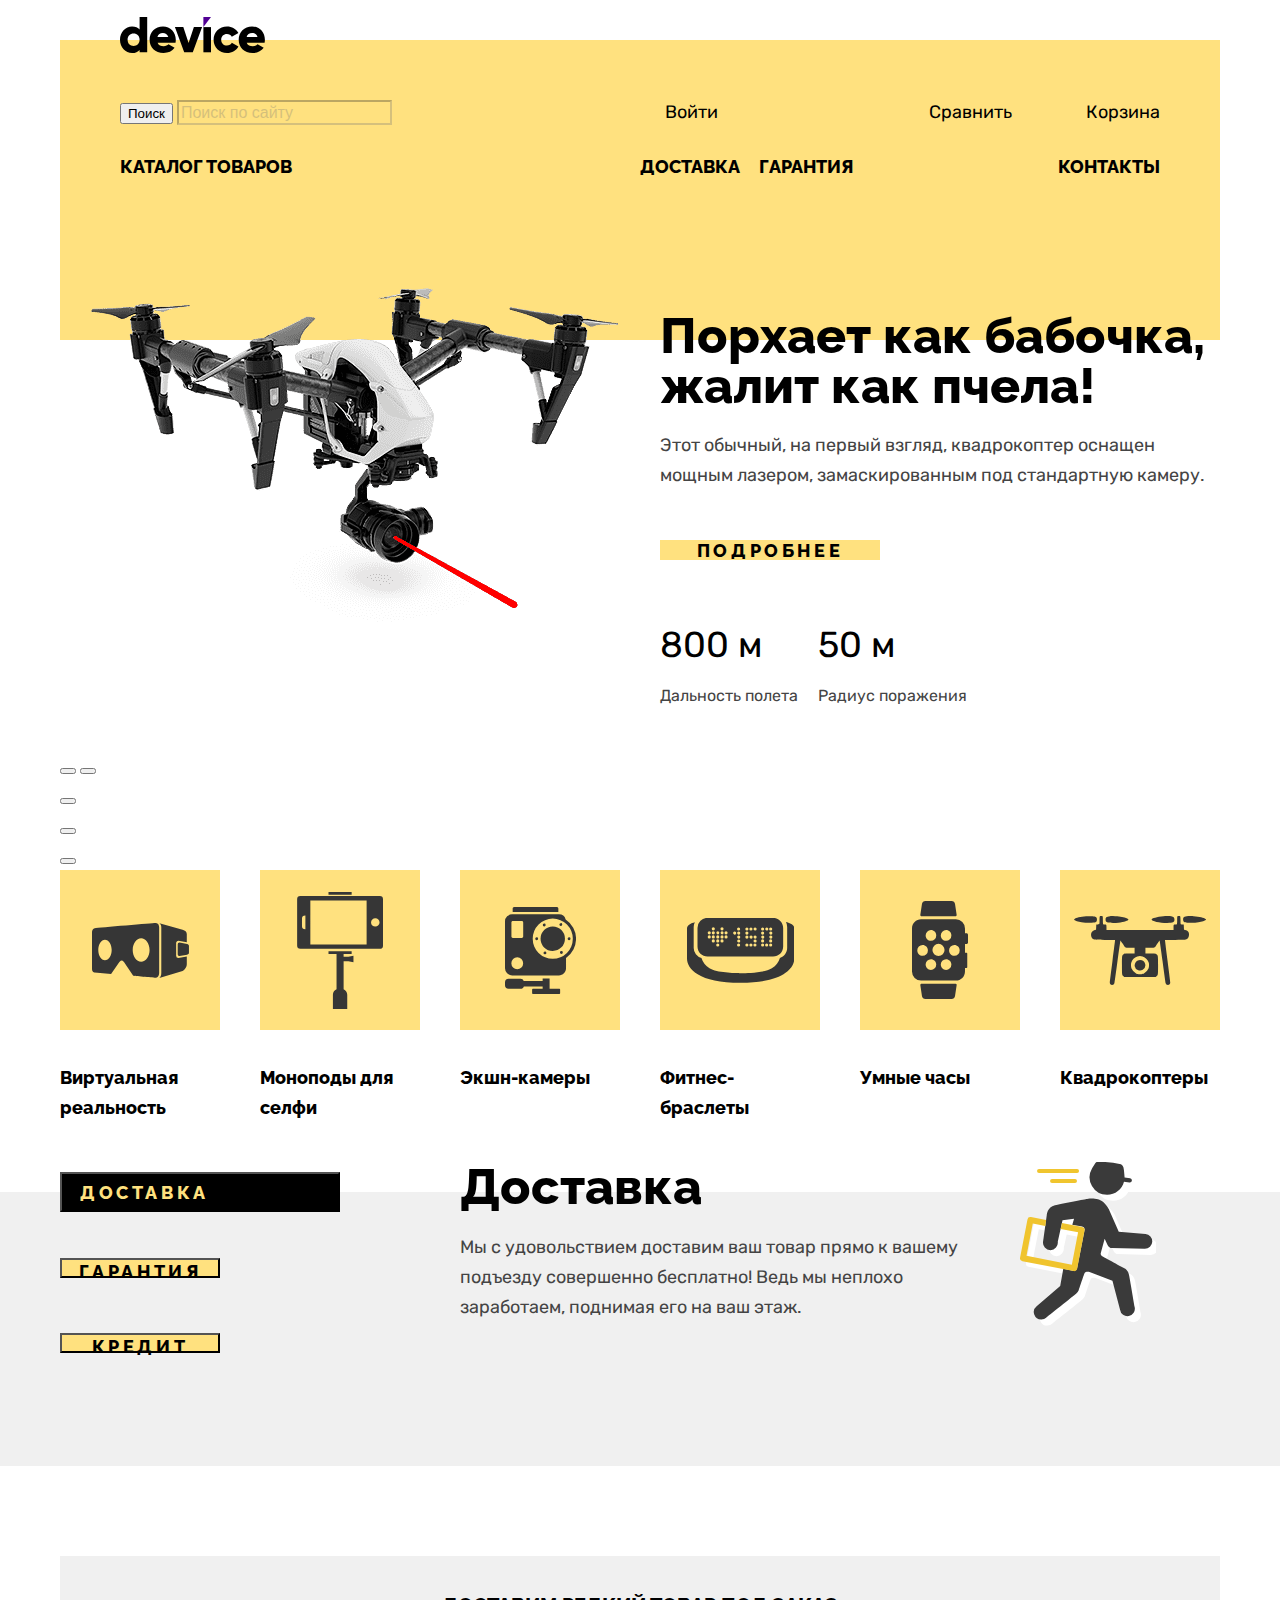
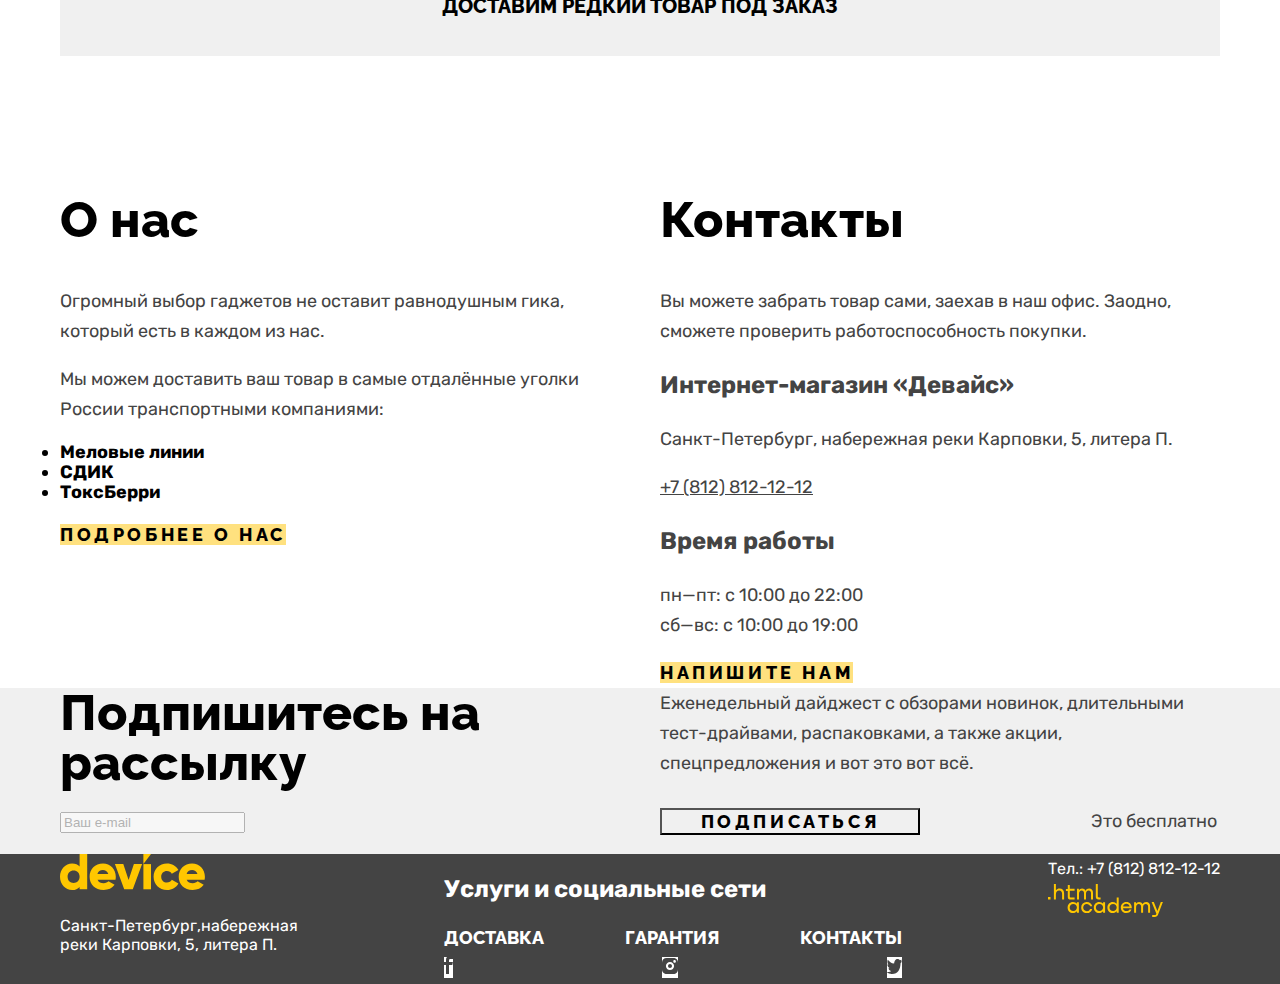
==== commit e2d53763: "Микросетки на флексах для всех страниц ч2" ====
--- a/index.html
+++ b/index.html
@@ -7,39 +7,39 @@
   </head>
   <body>
     <header class="page-header">
-      <a class="page-logo-link" href="#">
+      <a class="page-logo-link" href="index.html">
         <img class="logo" src="images/logo/device-header.svg" width="145" height="36" alt="Логотип Магазина «Девайс»">
       </a>
       
       <nav class="navigation">
         <ul class="navigation-users">
-          <li class="navigation-item">
+          <li class="navigation-users-item">
             <form class="search-page" action="https://echo.htmlacademy.ru/" method="get">
               <button type="submit">Поиск</button>
               <input class="search" type="search" placeholder="Поиск по сайту" name="search">
             </form>
           </li>
-          <li class="navigation-item">
+          <li class="navigation-users-item">
             <a class="navigation-users-link" href="#">Войти</a>
           </li>
-          <li class="navigation-item">
+          <li class="navigation-users-item">
             <a class="navigation-users-link" href="#">Сравнить</a>
           </li>
-          <li class="navigation-item">
+          <li class="navigation-users-item">
             <a class="navigation-users-link" href="#">Корзина</a>
           </li>
         </ul>
         <ul class="navigation-list">
-          <li class="navigation-item">
+          <li class="navigation-list-item">
             <a class="navigation-list-link" href="catalog.html">Каталог товаров</a>
           </li>
-          <li class="navigation-item">
+          <li class="navigation-list-item">
             <a class="navigation-list-link" href="delivery.html">Доставка</a>
           </li>
-          <li class="navigation-item">
+          <li class="navigation-list-item">
             <a class="navigation-list-link" href="guarantee.html">Гарантия</a>
           </li>
-          <li class="navigation-item">
+          <li class="navigation-list-item">
             <a class="navigation-list-link" href="contacts.html">Контакты</a>
           </li>
         </ul>
@@ -49,48 +49,63 @@
     <main class="main-container main-index">
       <div class="page-container">
         <section class="slider">
-          <div class="slider-quadcopter">
+          <div class="slider-item">
             <img class="slider-image" src="images/slider/slider-1.png" width="560" height="560" alt="Фото квадрокоптера">
-            <div class="quadcopter-containet">
+            <div class="slider-container">
               <h3 class="slider-subtitle">Порхает как бабочка, жалит как пчела!</h3>
               <p class="slider-discription">Этот обычный, на первый взгляд, квадрокоптер оснащен мощным лазером, замаскированным под стандартную камеру.</p>
               <a class="button button-more" href="#">Подробнее</a>
-              <dl class="slider-parameters">
-                <span>
-                  <dd class="slider-parameters-discription">800 м</dd>
-                  <dt class="slider-parameters-terms">Дальность полета</dt>
-                </span>
-                <span>
-                  <dd class="slider-parameters-discription">50 м</dd>
-                  <dt class="slider-parameters-terms">Радиус поражения</dt>
-                </span>
-              </dl>
+              <ul class="slider-parameters">
+                <li class="slider-parameters-item">  
+                  <span class="slider-parameters-discription">800 м</span>
+                  <span class="slider-parameters-terms">Дальность полета</span>
+                </li>
+                <li class="slider-parameters-item">
+                  <span class="slider-parameters-discription">50 м</span>
+                  <span class="slider-parameters-terms">Радиус поражения</span>
+                </li>
+              </ul>
             </div>
           </div>
-          <div class="slider-display-none">
+
+          <div class="slider-item visually-hidden">
             <img class="slider-image" src="images/slider/slider-2.png" width="560" height="560" alt="Фото фитнес-браслета">
-            <h3 class="slider-subtitle">Худеем
-              правильно!</h3>
-            <p class="slider-discription">Мотивирующие фитнес-браслеты помогут найти в себе силы не пропускать занятия и соблюдать диету.</p>
-            <a class="button button-more" href="#">Подробнее</a>
-            <dl class="slider-parameters">
-              <dt class="slider-parameters-terms">Без подзарядки</dt>
-              <dd class="slider-parameters-discription">48 часов</dd>
-            </dl>
+            <div class="slider-container">
+              <h3 class="slider-subtitle">Худеем правильно!</h3>
+              <p class="slider-discription">Мотивирующие фитнес-браслеты помогут найти в себе силы не пропускать занятия и соблюдать диету.</p>
+              <a class="button button-more" href="#">Подробнее</a>
+              <ul class="slider-parameters">
+                <li class="slider-parameters-item">  
+                  <span class="slider-parameters-discription">48 часов</span>
+                  <span class="slider-parameters-terms">Без подзарядки</span>
+                </li>
+              </ul>
+            </div>
+          </div>
+
+          <div class="slider-item visually-hidden">
             <img class="slider-image" src="images/slider/slider-3.png" width="560" height="560" alt="Фото селфи-палки">
-            <h3 class="slider-subtitle">Делай селфи,
-              как Бен Стиллер! </h3>
-            <p class="slider-discription">Самая длинная палка для селфи доступна в нашем магазине. Восемь (Восемь, Карл!) метров длиной и весом всего 5 кг.</p>
-            <a class="button button-more" href="#">Подробнее</a>
-            <dl class="slider-parameters">
-              <dt class="slider-parameters-terms">Длина палки</dt>
-              <dd class="slider-parameters-discription">8,5 м</dd>
-              <dt class="slider-parameters-terms">Вес палки</dt>
-              <dd class="slider-parameters-discription">5 кг</dd>
-              <dt class="slider-parameters-terms">Материал</dt>
-              <dd class="slider-parameters-discription">Карбон</dd>
-            </dl>
-          </div>
+            <div class="slider-container">
+              <h3 class="slider-subtitle">Делай селфи,как Бен Стиллер!</h3>
+              <p class="slider-discription">Самая длинная палка для селфи доступна в нашем магазине. Восемь (Восемь, Карл!) метров длиной и весом всего 5 кг.</p>
+              <a class="button button-more" href="#">Подробнее</a>
+              <ul class="slider-parameters">
+                <li class="slider-parameters-item">  
+                  <span class="slider-parameters-discription">8,5 м</span>
+                  <span class="slider-parameters-terms">Длина палки</span>
+                </li>
+                <li class="slider-parameters-item">  
+                  <span class="slider-parameters-discription">5 кг</span>
+                  <span class="slider-parameters-terms">Вес палки</span>
+                </li>
+                <li class="slider-parameters-item">  
+                  <span class="slider-parameters-discription">Материал</span>
+                  <span class="slider-parameters-terms">Карбон</span>
+                </li>
+              </ul>
+            </div>
+          </div>
+
           <div class="slider-button">
             <button class="slider-button slider-prev" type="button">
               <span class="visually-hidden">Предыдущий девайс</span>
@@ -170,44 +185,43 @@
       <section class="service">
         <h2 class="visually-hidden">Услуги</h2>
         <div class="slider-service">
-            <ul class="slider-service-list">
-              <li class="slider-service-item">
-                <button class="button button-delivery-current" type="button">Доставка</button>
-              </li>
-              <li class="slider-service-item">
-                <button class="button button-warranty" type="button">Гарантия</button>
-              </li>
-              <li class="slider-service-item">
-                <button class="button button-credit" type="button">Кредит</button>
-              </li>
-            </ul>
-            <div class="service-item">
+          <ul class="slider-service-list">
+            <li class="slider-service-item">
+              <button class="button button-service-current" type="button">Доставка</button>
+            </li>
+            <li class="slider-service-item">
+              <button class="button button-service" type="button">Гарантия</button>
+            </li>
+            <li class="slider-service-item">
+              <button class="button button-service" type="button">Кредит</button>
+            </li>
+          </ul>
+          <div class="service-item">
+            <div class="service-container">
               <h3 class="service-title">Доставка</h3>
-              <p class="servive-discription">Мы с удовольствием доставим ваш товар прямо
-                к вашему подъезду совершенно бесплатно! Ведь
-                мы неплохо заработаем, поднимая его на ваш этаж.</p>
+              <p class="servive-discription">Мы с удовольствием доставим ваш товар прямо к вашему подъезду совершенно бесплатно! Ведь мы неплохо заработаем, поднимая его на ваш этаж.
+              </p>
             </div>
-              <img class="service-image" src="images/service/delivery.svg" width="136" height="164" alt="Доставка">
-            <div class="slider-display-none">
-              <div class="service-item">
-                <h3 class="service-title">Гарантия</h3>
-                <p class="servive-discription">Если из-за возгорания купленного у нас товара у вас
-                  сгорит дом — не переживайте, мы выдадим вам новый.
-                  Товар, не дом, конечно же.</p>
-                <img class="service-image" src="images/service/warranty.svg" width="171" height="195" alt="Гарантия">
-              </div>
-              <div class="service-item">
-                <h3 class="service-title">Кредит</h3>
-                <p class="servive-discription">Залезть в долговую яму стало проще! Кредитные консультанты подберут для вас наиболее выгодные условия кредита. Выгодные для банка, разумеется.</p>
-                <img class="service-image" src="images/service/credit.svg" width="149" height="180" alt="Кредит">
-              </div>
-            </div>
+            <img class="service-image" src="images/service/delivery.svg" width="136" height="164" alt="Доставка">
+          </div>
+          <div class="service-item visually-hidden">
+            <h3 class="service-title">Гарантия</h3>
+            <p class="servive-discription">Если из-за возгорания купленного у нас товара у вас сгорит дом — не переживайте, мы выдадим вам новый. Товар, не дом, конечно же.
+            </p>
+            <img class="service-image" src="images/service/warranty.svg" width="171" height="195" alt="Гарантия">
+          </div>
+          <div class="service-item visually-hidden">
+            <h3 class="service-title">Кредит</h3>
+            <p class="servive-discription">Залезть в долговую яму стало проще! Кредитные консультанты подберут для вас наиболее выгодные условия кредита. Выгодные для банка, разумеется.
+            </p>
+            <img class="service-image" src="images/service/credit.svg" width="149" height="180" alt="Кредит">
+          </div>
         </div>
       </section>
       <div class="page-container">  
         <section class="delivery">
           <h2 class="visually-hidden">Доставка</h2>
-          <h3 class="delivery-title">Доставим редкий товар под заказ</h3> 
+          <p class="delivery-discription">Доставим редкий товар под заказ</p> 
         </section>
         
         <div class="index-columns">
--- a/styles/styles.css
+++ b/styles/styles.css
@@ -65,34 +65,51 @@
 }
 .page-header {
     width: 1160px;
+    min-height: 300px;
     color: #000000;
     background-color: #FFE17F;
-    margin: 40px auto 0;
+    margin: 0 auto;
+    margin-top: 40px;
+    padding-left: 60px;
+    padding-right: 60px;
+    box-sizing: border-box;
+}
+.page-logo-link {
+    display: block;
+    width: 145px;
+    margin-top: -23px;
+    margin-bottom: 35px;
+}
+.navigation-users {
+    display: flex;
+    justify-content: space-between;
+    align-items: baseline;
+    flex-wrap: wrap;
+    width: 100%;
+    margin: 0;
+    margin-bottom: 29px;
+    padding: 0;
+    list-style-type: none;
 }
 .search {
-    width: 480px;
     font-size: 16px;
     line-height: 19px;
     opacity: 0.3;
     background-color: #FFE17F;
 }
-.navigation-list {
-    display: flex;
-    justify-content: space-between;
-    flex-wrap: wrap;
-    width: 1041px;
-    margin: 0 60px 152px;
-    padding: 0;
-    list-style-type: none;
-}
-.navigation-users {
-    display: flex;
-    justify-content: space-between;
-    flex-wrap: wrap;
-    width: 1075px;
-    margin: 0 25px 29px 60px;
-    padding: 0;
-    list-style-type: none;
+.navigation-users-item:nth-child(1) {
+    width: 50%;
+}
+.navigation-users-item:nth-child(2) {
+    margin-right: auto;
+    padding-left: 25px;
+}
+.navigation-users-item:nth-child(3) {
+    margin-right: 14px;
+    padding: 0 25px;
+}
+.navigation-users-item:nth-child(4) {
+    padding-left: 35px;
 }
 .navigation-users-link {
     display: block;
@@ -100,6 +117,24 @@
     text-align: left;
     color: inherit;
     text-decoration: none;
+}
+.navigation-list {
+    display: flex;
+    justify-content: space-between;
+    flex-wrap: wrap;
+    width: 100%;
+    margin: 0;
+    padding: 0;
+    list-style-type: none;
+}
+.navigation-list-item:nth-child(1) {
+    width: 50%;
+}
+.navigation-list-item:last-child {
+    margin-left: auto;
+}
+.navigation-list-item:nth-child(3) {
+    margin-left: 19px;
 }
 .navigation-list-link {
     display: block;
@@ -128,11 +163,15 @@
     justify-content: space-between;
     width: 1160px;
     margin: 0;
-    padding: 0;
-}
-.slider-quadcopter {
-    display: flex;
-    flex-wrap: wrap;
+    margin-top: -150px;
+    padding: 0;
+}
+.slider-item {
+    display: flex;
+    flex-wrap: wrap;
+}
+.slider-container {
+    margin-top: 121px;
 }
 .slider-display-none {
     display: none;
@@ -165,16 +204,20 @@
 .slider-parameters {
     display: flex;
     flex-wrap: wrap;
-    width: 320px;
-    margin: 0;
+    margin: 0;
+    padding: 0;
+    list-style-type: none;
 }
 .slider-parameters-terms {
-    margin-right: 15px;
     font-size: 16px;
     line-height: 30px;
     color: #444444;
 }
+.slider-parameters-item:not(:last-of-type) {
+    margin-right: 20px;
+}
 .slider-parameters-discription {
+    display: block;
     margin: 0;
     margin-bottom: 20px;
     font-size: 36px;
@@ -191,6 +234,7 @@
     justify-content: space-between;
     width: 1160px;
     margin: 0;
+    margin-bottom: 68px;
     padding: 0;
     list-style-type: none;
 }
@@ -217,48 +261,76 @@
 .service {
     width: 100%;
     margin: 0;
+    margin-bottom: 90px;
     padding: 0;
     background-color: #F0F0F0;
 }
 .slider-service {
     display: flex;
-    justify-content: space-between;
+    justify-content: start;
     width: 1160px;
     margin: 0 auto;
     padding: 0;
 }
+.service-item {
+    display: flex;
+    flex-wrap: wrap;
+    margin-top: -30px;
+    margin-left: 120px;
+}
 .service-title {
     width: 560px;
     height: 70px;
     margin: 0;
-    padding-left: 240px;
+    padding: 0;
     font-family: raleway, sans-serif;
     font-size: 50px;
     line-height: 50px;
     color: #000000;
 }
 .servive-discription {
-    width: 497px;
-    margin: 0;
-    padding-left: 240px;
+    width: 500px;
+    min-height: 165px;
+    margin: 0;
+    margin-bottom: 69px;
+    padding: 0;
     color: #444444;
 }
 .slider-service-list {
     margin: 0;
-    padding: 0;
-    list-style-type: none;
-}
-.button-delivery-current {
+    margin-top: -20px;
+    padding: 0;
+    list-style-type: none;
+}
+.button-service-current {
+    width: 280px;
+    height: 40px;
+    text-align: start;
+    padding-left: 18px;
     color: #FFE17F;
     background-color: #000000;
 }
+.button-service {
+    width: 160px;
+    height: 20px;
+    text-align: center;
+}
+.slider-service-item:not(:last-of-type) {
+    margin-bottom: 45px;
+}
 .delivery {
-    width: 1160px;
-    margin: 0;
+    display: flex;
+    justify-content: center;
+    align-items: center;
+    width: 1160px;
+    min-height: 100px;
+    margin: 0;
+    margin-bottom: 97px;
     padding: 0;
     background-color: #F0F0F0;
 }
-.delivery-title {
+.delivery-discription {
+    margin: 0;
     font-family: raleway, sans-serif;
     font-size: 20px;
     line-height: 23px;
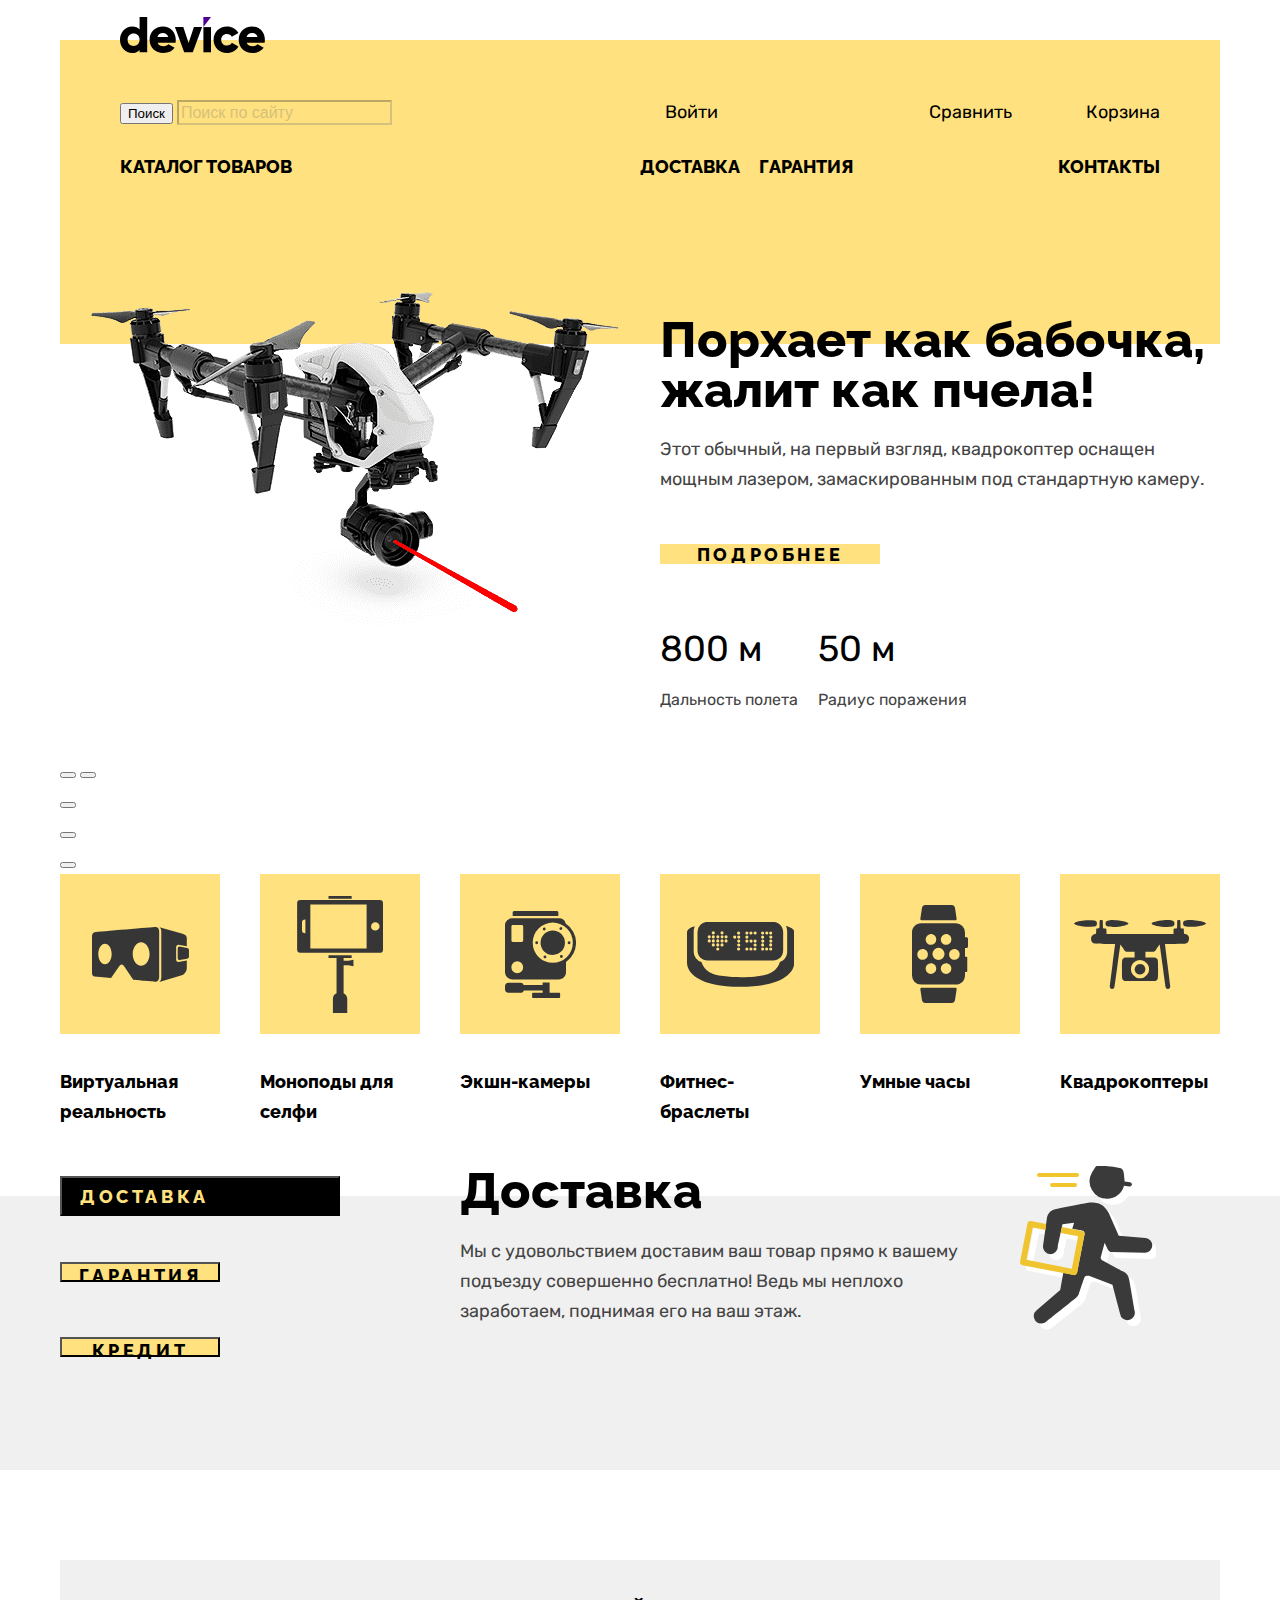
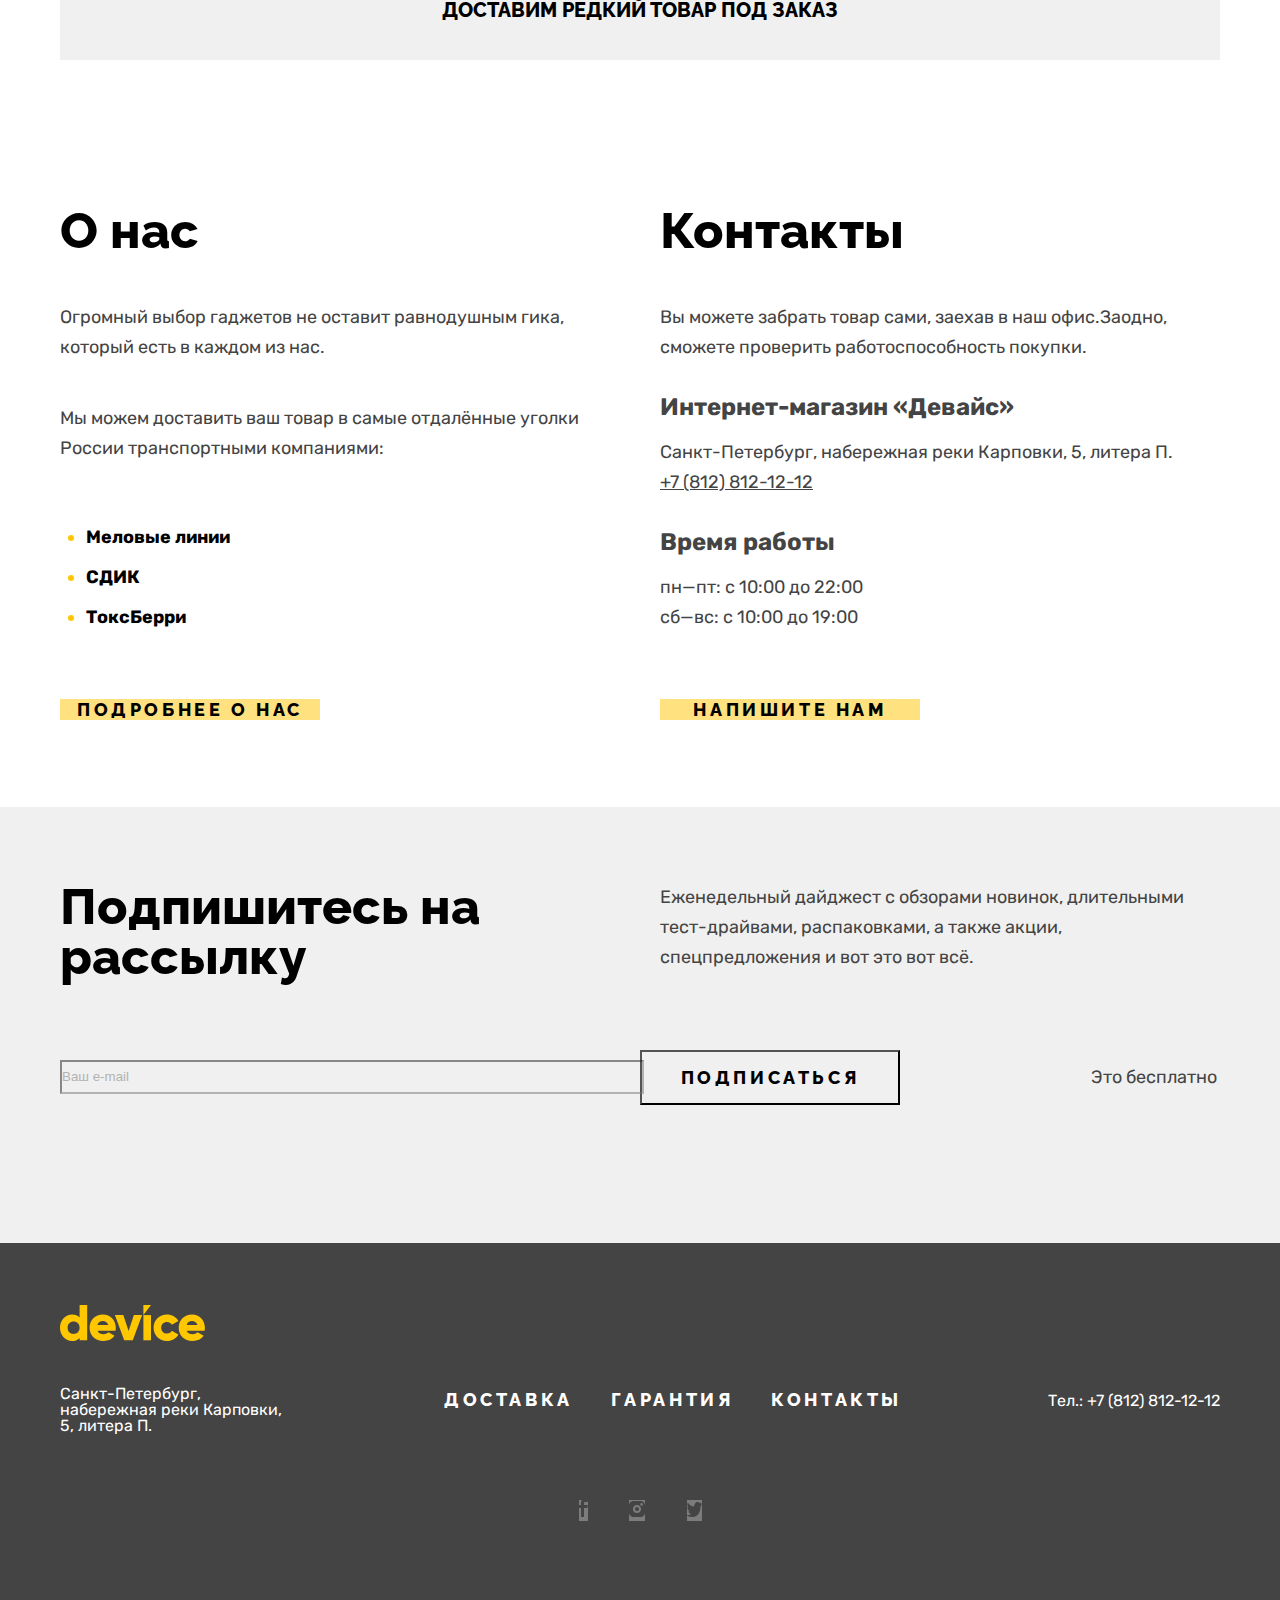
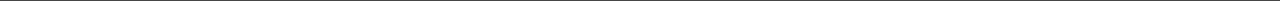
==== commit 94e81585: "Микросетки на флексах для всех страниц ч3" ====
--- a/index.html
+++ b/index.html
@@ -229,19 +229,19 @@
           <section class="about">
             <h2 class="about-title">О нас</h2>
             <p class="about-discription">Огромный выбор гаджетов не оставит равнодушным гика, который есть в каждом из нас.</p>
-              <p class="about-discription">Мы можем доставить ваш товар в самые отдалённые уголки России транспортными компаниями:</p>
+            <p class="about-discription">Мы можем доставить ваш товар в самые отдалённые уголки России транспортными компаниями:</p>
             <ul class="about-delivery-list">
-              <li class="about-delivery-item">Меловые линии</li>
-              <li class="about-delivery-item">СДИК</li>
-              <li class="about-delivery-item">ТоксБерри</li>
+              <li class="about-delivery-item"><span class="delivery-item-text">Меловые линии</span></li>
+              <li class="about-delivery-item"><span class="delivery-item-text">СДИК</span></li>
+              <li class="about-delivery-item"><span class="delivery-item-text">ТоксБерри</span></li>
             </ul>
             <a class="button button-about" href="#">Подробнее о нас</a>
           </section>
           
           <section class="contacts">
             <h2 class="contacts-title">Контакты</h2>
-            <p class="contacts-discription">Вы можете забрать товар сами, заехав в наш офис.
-              Заодно, сможете проверить работоспособность покупки. </p>
+            <p class="contacts-discription">Вы можете забрать товар сами, заехав в наш офис.Заодно, сможете проверить работоспособность покупки.
+            </p>
             <h3 class="contacts-subtitle">Интернет-магазин «Девайс»</h3>
             <address class="contacts-subtitle-address">
               <p class="contacts-subtitle-text">Санкт-Петербург, набережная реки Карповки, 5, литера П.</p>
@@ -252,7 +252,7 @@
               <li class="contacts-schedule-item">пн—пт: с 10:00 до 22:00</li>
               <li class="contacts-schedule-item">сб—вс: с 10:00 до 19:00</li>
             </ul>
-            <a class="button" href="#">Напишите нам</a>
+            <a class="button button-about" href="#">Напишите нам</a>
           </section>
         
         </div>
@@ -279,60 +279,65 @@
 
     <footer class="page-footer">
       <div class="page-footer-container">
-        <section class="adress">
-          <img class="footer-adress-logo" src="images/logo/device-footer.svg" width="145" height="36" alt="Логотип Магазина Девайс">
-          <h2 class="visually-hidden">Адрес</h2>
-          <address class="footer-adress-text">
-            <p class="about-text">Санкт-Петербург,набережная
-              реки Карповки, 5, литера П.</p>
-          </address>
-        </section>
-
-        <section class="footer-navigation">
-          <h2 class="footer-navigation-title">Услуги и социальные сети</h2>
-          <nav class="footer-navigation-service">
-            <ul class="footer-service-list">
-              <li class="footer-service-item">
-                <a class="footer-service-link" href="delivery.html">Доставка</a>
-              </li>
-              <li class="footer-service-item">
-                <a class="footer-service-link" href="guarantee.html">Гарантия</a>
-              </li>
-              <li class="footer-service-item">
-                <a class="footer-service-link" href="contacts.html">Контакты</a>
-              </li>
-            </ul>
-          </nav>
-          <ul class="footer-navigation-social">
-            <li class="fotter-social-item">
+        <img class="footer-adress-logo" src="images/logo/device-footer.svg" width="145" height="36" alt="Логотип Магазина Девайс">
+        
+        <div class="footer-container">
+          <section class="adress">
+            <h2 class="visually-hidden">Адрес</h2>
+            <address class="footer-adress-text">
+              <p class="about-text">Санкт-Петербург, набережная реки Карповки, 5, литера П.</p>
+            </address>
+          </section>
+
+          <section class="footer-nav">
+            <h2 class="footer-navigation-title visually-hidden">Услуги</h2>
+            <nav class="footer-navigation-service">
+              <ul class="footer-service-list">
+                <li class="footer-service-item">
+                  <a class="footer-service-link" href="delivery.html">Доставка</a>
+                </li>
+                <li class="footer-service-item">
+                  <a class="footer-service-link" href="guarantee.html">Гарантия</a>
+                </li>
+                <li class="footer-service-item">
+                  <a class="footer-service-link" href="contacts.html">Контакты</a>
+                </li>
+              </ul>
+            </nav>
+          </section>
+  
+          <section class="footer-card">
+            <h2 class="visually-hidden">Номер телефона</h2>
+            <address class="footer-phone-address">
+              <a class="footer-phone-address-number" href="tel.:+78128121212">Тел.: +7 (812) 812-12-12</a>
+            </address>
+          </section>
+
+          
+        </div>
+        
+        <section class="footer-social">
+          <h2 class="footer-social-title visually-hidden">Социальные сети</h2>
+          <ul class="footer-social-list">
+            <li class="footer-social-item">
               <a class="button social-button" href="https://www.facebook.com/htmlacademy">
                 <img class="social-logo" src="images/nav-social/facebook.svg" width="9" height="18" alt="наш Фейсбук">
                 <span class="visually-hidden">Фейсбук</span>
               </a>
             </li>
-            <li class="fotter-social-item">
+            <li class="footer-social-item">
               <a class="button social-button" href="https://www.instagram.com/htmlacademy/">
                 <img class="social-logo" src="images/nav-social/inst.svg" width="16" height="16" alt="наш Инстаграмм">
                 <span class="visually-hidden">Инстаграм</span>
               </a>
             </li>
-            <li class="fotter-social-item">
+            <li class="footer-social-item">
               <a class="button social-button" href="https://twitter.com/htmlacademy_ru">
                 <img class="social-logo" src="images/nav-social/twit.svg" width="15" height="15" alt="наш Твиттер">
                 <span class="visually-hidden">Твиттер</span>
               </a>
             </li>
           </ul>
-        </section>
-
-        <section class="footer-card">
-          <h2 class="visually-hidden">Номер телефона</h2>
-          <address class="footer-phone-address">
-            <a class="footer-phone-address-number" href="tel.:+78128121212">Тел.: +7 (812) 812-12-12</a>
-          </address>
-          <a class="footer-logo-link" href="https://htmlacademy.ru/">
-            <img class="academy-logo" src="images/logo/html-academy.svg" width="115" height="33" alt="логототип Академии">
-          </a>
         </section>
       </div>
     </footer>
--- a/styles/styles.css
+++ b/styles/styles.css
@@ -65,13 +65,13 @@
 }
 .page-header {
     width: 1160px;
-    min-height: 300px;
-    color: #000000;
-    background-color: #FFE17F;
     margin: 0 auto;
     margin-top: 40px;
     padding-left: 60px;
     padding-right: 60px;
+    padding-bottom: 167px;
+    color: #000000;
+    background-color: #FFE17F;
     box-sizing: border-box;
 }
 .page-logo-link {
@@ -192,7 +192,7 @@
     width: 560px;
     margin: 0;
     margin-bottom: 30px;
-    min-height: 80px;
+    height: 80px;
     color: #444444;
 }
 .button-more {
@@ -290,7 +290,7 @@
 }
 .servive-discription {
     width: 500px;
-    min-height: 165px;
+    height: 165px;
     margin: 0;
     margin-bottom: 69px;
     padding: 0;
@@ -323,7 +323,7 @@
     justify-content: center;
     align-items: center;
     width: 1160px;
-    min-height: 100px;
+    height: 100px;
     margin: 0;
     margin-bottom: 97px;
     padding: 0;
@@ -344,28 +344,50 @@
     width: 1160px;
     margin: 0;
     padding: 0;
+    padding-bottom: 87px;
 }
 .about {
     width: 560px;
     margin: 0;
     padding: 0;
 }
-.about-title {
-    font-family: raleway, sans-serif;
+.about-title,.contacts-title {
+    font-family: raleway, sans-serif;
+    margin: 49px 0 26px;
+    padding-bottom: 20px;
     font-size: 50px;
     line-height: 50px;
     color: #000000;
 }
 .about-discription {
     color: #444444;
+    margin: 0;
+    padding-bottom: 41px;
 }
 .about-delivery-list {
-    padding: 0;
+    margin: 0;
+    margin-top: 23px;
+    margin-bottom: 52px;
+    padding: 0;
+    padding-left: 26px;
+    list-style-type: disc;
 }
 .about-delivery-item {
     font-weight: 700;
     line-height: 20px;
-    color: #000000;
+    color: #FFC700;
+    padding-bottom: 20px;
+}
+.delivery-item-text {
+    padding: 0;
+    margin: 0;
+    font-weight: 700;
+    line-height: 20px;
+    color: #000000;
+}
+.button-about {
+    display: block;
+    width: 260px;
 }
 .contacts {
     width: 560px;
@@ -374,21 +396,22 @@
     line-height: 30px;
     color: #444444;
 }
-.contacts-title {
-    font-family: raleway, sans-serif;
-    font-size: 50px;
-    line-height: 50px;
-    color: #000000;
-}
 .contacts-discription {
-    color: inherit;
+    margin: 0;
+    margin-bottom: 30px;
 }
 .contacts-subtitle {
+    margin: 0;
+    margin-bottom: 15px;
     font-weight: 700;
     font-size: 24px;
     color: inherit;
 }
+.contacts-subtitle-address {
+    margin: 15px 0 30px;
+}
 .contacts-subtitle-text {
+    margin: 0;
     font-style: normal;
     color: inherit;
 }
@@ -398,6 +421,7 @@
     text-decoration-line: underline;
 }
 .contacts-schedule {
+    margin: 15px 0 67px;
     list-style-type: none;
     padding: 0;
 }
@@ -413,21 +437,15 @@
     width: 1160px;
     flex-wrap: wrap;
     margin: 0 auto;
-    padding: 0;
-    justify-content: space-between;
-}
-.newsletter-form {
-    display: flex;
-    width: 1160px;
-    padding: 0;
-    justify-content: space-between;
-    align-items: center;
+    padding: 75px 0 131px;
+    justify-content: space-between;
 }
 .newsletter-title {
     width: 560px;
     margin: 0;
     margin-right: 40px;
     padding: 0;
+    padding-bottom: 20px;
     font-family: raleway, sans-serif;
     font-size: 50px;
     line-height: 50px;
@@ -438,30 +456,37 @@
     margin: 0;
     padding: 0;
 }
+.newsletter-form {
+    display: flex;
+    width: 1160px;
+    margin-top: 40px;
+    padding: 0;
+    justify-content: space-between;
+    align-items: center;
+}
 .newsletter-email {
-    width: 560px;
-    margin-right: 40px;
-    padding: 0;
+    width: 50%;
     line-height: 30px;
     color: #444444;
     opacity: 0.5;
+}
+.field {
+    width: 100%;
+    line-height: 30px;
+    padding: 0;
+    background-color: inherit;
 }
 .newsletter-free {
     width: 129px;
     margin: 0;
-    padding: 0;
+    padding-left: 37px;
 }
 .newsletter-button {
     width: 260px;
-    margin-right: 171px;
+    height: 55px;
+    margin-right: auto;
+    padding: 0;
     background-color: inherit;
-}
-.page-footer-container {
-    display: flex;
-    justify-content: space-between;
-    width: 1160px;
-    margin: 0 auto;
-    padding: 0;
 }
 .page-footer {
     width: 100%;
@@ -471,12 +496,29 @@
     color: #FFFFFF;
     background-color: #444444;
 }
+.page-footer-container {
+    width: 1160px;
+    margin: 0 auto;
+    padding: 62px 0 61px;
+}
+.footer-adress-logo {
+    margin-bottom: 35px;
+}
+.footer-container {
+    display: flex;
+    margin-bottom: 50px;
+    justify-content: space-between;
+    flex-wrap: wrap;
+}
 .footer-adress-text {
     width: 238px;
     margin: 0;
     padding: 0;
     font-style: normal;
-    line-height: 19px;
+    line-height: 16px;
+}
+.about-text {
+    margin: 0;
 }
 .footer-service-list {
     display: flex;
@@ -486,19 +528,15 @@
     padding: 0;
     list-style-type: none;
 }
-.footer-navigation-social {
-    display: flex;
-    justify-content: space-between;
-    width: 458px;
-    margin: 0;
-    padding: 0;
-    list-style-type: none;
+.footer-service-item:not(:last-of-type) {
+    padding-right: 7px;
 }
 .footer-service-link {
     font-family: raleway, sans-serif;
     font-size: 18px;
     line-height: 21px;
     text-align: center;
+    letter-spacing: 0.2em;
     color: #FFFFFF;
     text-decoration: none;
     text-transform: uppercase;
@@ -510,21 +548,54 @@
     color: #FFFFFF;
     text-decoration: none;
 }
+.footer-social {
+    display: flex;
+    justify-content: center;
+}
+.footer-social-list {
+    display: flex;
+    justify-content: space-between;
+    width: 149px;
+    margin: 0;
+    padding: 0;
+    list-style-type: none;
+}
+.footer-social-item {
+    padding: 13px;
+    margin-right: 15px;
+}
+.footer-social-item:nth-child(3) {
+    margin-right: 0;
+}
 .social-button {
-    background-color: #ffffff;
+    background-color: rgba(255, 255, 255, 0.3);
+}
+.catalog-header {
+    padding-bottom: 53px;
 }
 .main-inner {
     color: #000000;
     background-color: #FFFFFF;
+}
+.inner-header {
+    width: 1160px;
+    margin: 37px auto 49px;
+    padding-left: 60px;
+    box-sizing: border-box;
 }
 .inner-header-title {
     font-family: raleway, sans-serif;
     font-size: 50px;
     line-height: 50px;
+    margin: 0;
+    margin-bottom: 24px;
 }
 .breadcrumps-list {
     display: flex;
     width: 425px;
+    line-height: 19px;
+    font-size: 16px;
+    opacity: 0.6;
     justify-content: space-between;
     margin: 0;
     padding: 0;
@@ -554,24 +625,31 @@
     flex-grow: 1;
     margin: 0;
 }
-.column-left-title {
+.column-left-title {    
     background-color: #DCDCDC;
+    padding: 25px 0;
 }
 .catalog-products-title {
     width: 328px;
     margin: 0;
     margin-left: auto;
-    font-family: raleway, sans-serif;
-    font-size: 16px;
-    line-height: 19px;
+    padding-left: 60px;
+    font-family: raleway, sans-serif;
+    font-size: 16px;
+    line-height: 20px;
     letter-spacing: 0.2em;
     text-transform: uppercase;
+    box-sizing: border-box;
 }
 .catalog-products-filter {
     width: 328px;
     margin-left: auto;
     padding: 0;
     height: 100%;
+    padding-left: 60px;
+    padding-right: 68px;
+    margin-top: 83px;
+    box-sizing: border-box;;
 }
 .catalog-filter-title {
     font-weight: 700;
@@ -587,11 +665,18 @@
 .column-right-sorting {
     background-color: #EBEBEB;
 }
+.sorting-container {
+    width: 760px;
+    display: flex;
+    justify-content: space-between;
+    align-items: center;
+    margin-left: 72px;
+    padding-top: 25px;
+    padding-bottom: 25px;
+}
 .sorting-type {
-    width: 832px;
-    margin: 0;
-    padding-left: 72px;
-    box-sizing: border-box;
+    line-height: 20px;
+    margin-right: auto;
 }
 .catalog-filter-item {
     font-size: 16px;
@@ -606,25 +691,31 @@
     text-transform: uppercase;
 }
 .select-control {
-    width: 163px;
-    font-size: 16px;
-    line-height: 19px;
-}
-.button-up {
+    width: 189px;
+    font-size: 16px;
+    line-height: 19px;
+    border-style: none;
     background-color: inherit;
 }
-.button-down {
-    background-color: inherit;
+.sorting-container .button {
+    display: block;
+    width: 11px;
+    height: 10px;
+}
+.button-light {
+    margin-right: 19px;
 }
 .product-card {
-    width: 832px;
-    padding-left: 72px;
+    width: 760px;
+    margin-top: 69px;
+    margin-left: 72px;
+    margin-bottom: 77px;
     box-sizing: border-box;
 }
 .product-card-list {
-    width: 760px;
+    display: flex;
+    margin: 0;
     padding-left: 0;
-    display: flex;
     justify-content: space-between;
     flex-wrap: wrap;
     list-style-type: none;
@@ -643,6 +734,9 @@
 }
 .load-more {
     width: 760px;
+    height: 55px;
+    margin-bottom: 51px;
+    padding: 0;
     font-family: raleway, sans-serif;
     font-size: 16px;
     line-height: 19px;
@@ -654,11 +748,13 @@
 }
 .pagination-list {
     display: flex;
-    width: 760px;
-    margin: 0 auto;
+    height: 55px;
+    margin: 0 auto 77px;
     padding-left: 0;
     justify-content: space-between;
-    list-style-type: none;
+    align-items: center;
+    list-style-type: none;
+    background-color: #EBEBEB;
 }
 .pagination-link {
     font-size: 16px;
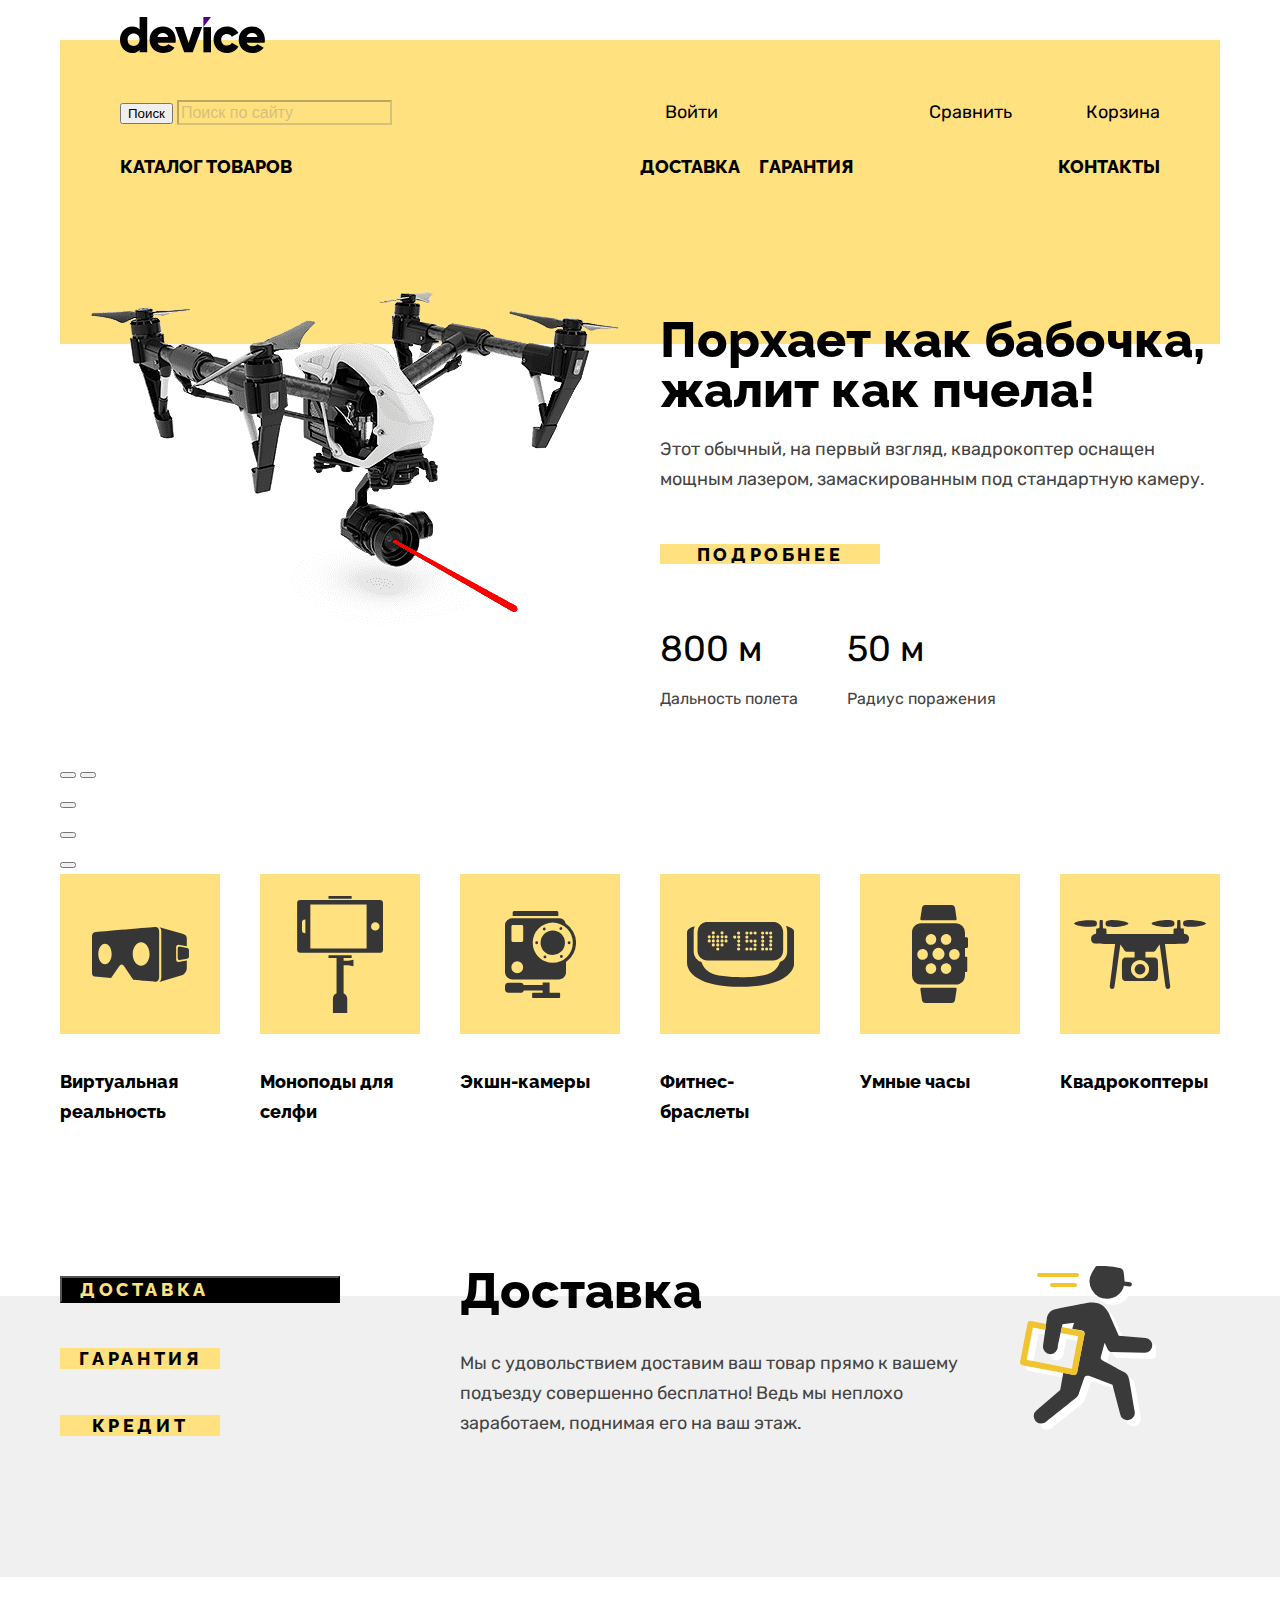
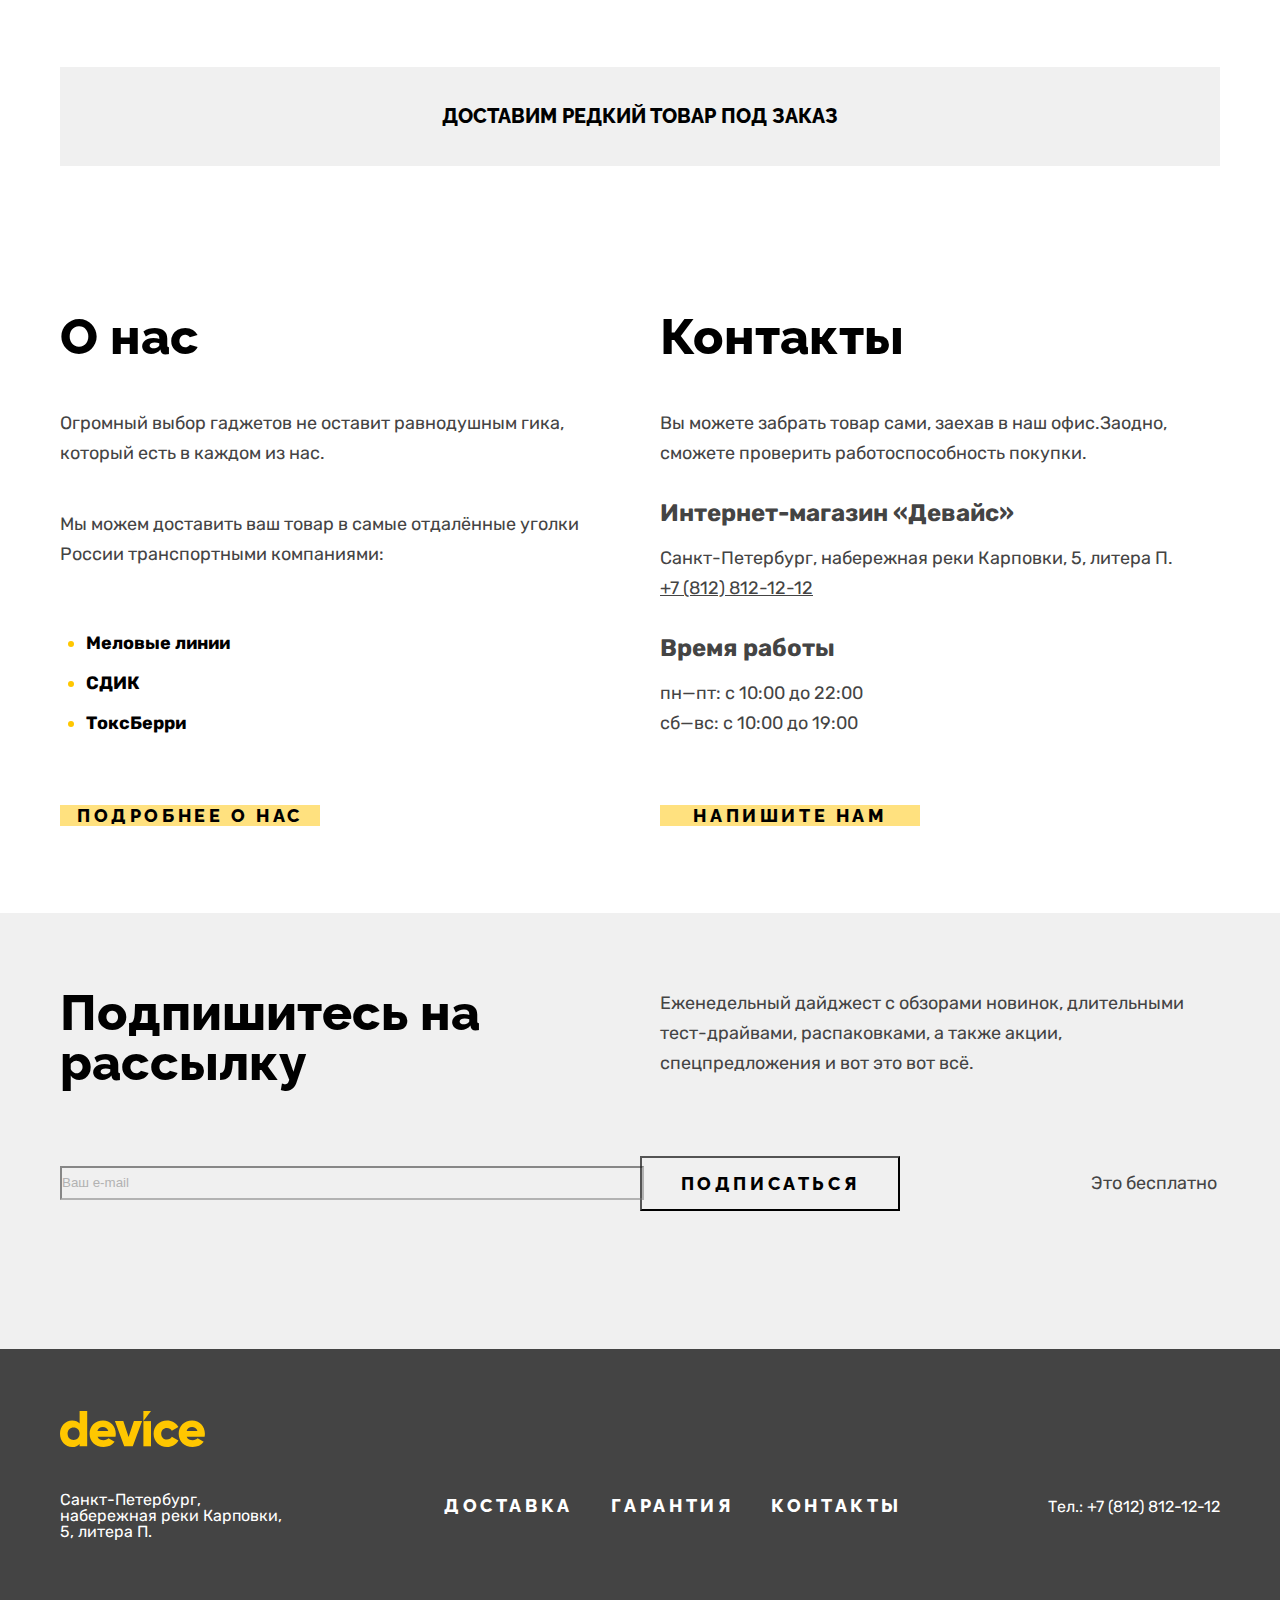
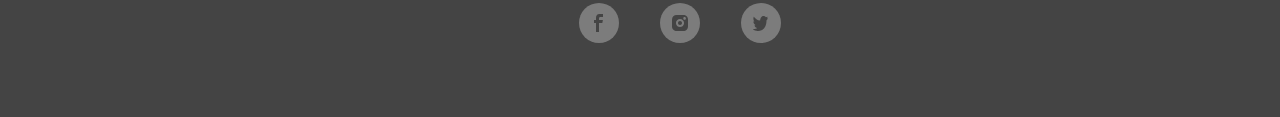
==== commit d4e62654: "Постройте мелкие сетки на гридах для подходящих компонентов" ====
--- a/index.html
+++ b/index.html
@@ -55,16 +55,12 @@
               <h3 class="slider-subtitle">Порхает как бабочка, жалит как пчела!</h3>
               <p class="slider-discription">Этот обычный, на первый взгляд, квадрокоптер оснащен мощным лазером, замаскированным под стандартную камеру.</p>
               <a class="button button-more" href="#">Подробнее</a>
-              <ul class="slider-parameters">
-                <li class="slider-parameters-item">  
-                  <span class="slider-parameters-discription">800 м</span>
-                  <span class="slider-parameters-terms">Дальность полета</span>
-                </li>
-                <li class="slider-parameters-item">
-                  <span class="slider-parameters-discription">50 м</span>
-                  <span class="slider-parameters-terms">Радиус поражения</span>
-                </li>
-              </ul>
+              <dl class="slider-parameters">
+                <dt class="slider-parameters-terms">Дальность полета</dt>
+                <dd class="slider-parameters-discription">800 м</dd>
+                <dt class="slider-parameters-terms">Радиус поражения</dt>
+                <dd class="slider-parameters-discription">50 м</dd>
+              </dl>
             </div>
           </div>
 
@@ -74,12 +70,10 @@
               <h3 class="slider-subtitle">Худеем правильно!</h3>
               <p class="slider-discription">Мотивирующие фитнес-браслеты помогут найти в себе силы не пропускать занятия и соблюдать диету.</p>
               <a class="button button-more" href="#">Подробнее</a>
-              <ul class="slider-parameters">
-                <li class="slider-parameters-item">  
-                  <span class="slider-parameters-discription">48 часов</span>
-                  <span class="slider-parameters-terms">Без подзарядки</span>
-                </li>
-              </ul>
+              <dl class="slider-parameters">
+                <dt class="slider-parameters-terms">Без подзарядки</dt>
+                <dd class="slider-parameters-discription">48 часов</dd>
+              </dl>
             </div>
           </div>
 
@@ -89,20 +83,14 @@
               <h3 class="slider-subtitle">Делай селфи,как Бен Стиллер!</h3>
               <p class="slider-discription">Самая длинная палка для селфи доступна в нашем магазине. Восемь (Восемь, Карл!) метров длиной и весом всего 5 кг.</p>
               <a class="button button-more" href="#">Подробнее</a>
-              <ul class="slider-parameters">
-                <li class="slider-parameters-item">  
-                  <span class="slider-parameters-discription">8,5 м</span>
-                  <span class="slider-parameters-terms">Длина палки</span>
-                </li>
-                <li class="slider-parameters-item">  
-                  <span class="slider-parameters-discription">5 кг</span>
-                  <span class="slider-parameters-terms">Вес палки</span>
-                </li>
-                <li class="slider-parameters-item">  
-                  <span class="slider-parameters-discription">Материал</span>
-                  <span class="slider-parameters-terms">Карбон</span>
-                </li>
-              </ul>
+              <dl class="slider-parameters">
+                <dt class="slider-parameters-terms">Длина палки</dt>
+                <dd class="slider-parameters-discription">8,5 м</dd>
+                <dt class="slider-parameters-terms">Вес палки</dt>
+                <dd class="slider-parameters-discription">5 кг</dd>
+                <dt class="slider-parameters-terms">Материал</dt>
+                <dd class="slider-parameters-discription">Карбон</dd>
+              </dl>
             </div>
           </div>
 
--- a/styles/styles.css
+++ b/styles/styles.css
@@ -202,24 +202,19 @@
     margin-bottom: 70px;
 }
 .slider-parameters {
-    display: flex;
-    flex-wrap: wrap;
-    margin: 0;
-    padding: 0;
-    list-style-type: none;
+    display: grid;
+    grid-template-columns: repeat(3, 1fr);
+    margin: 0;
+    row-gap: 20px;
 }
 .slider-parameters-terms {
+    grid-row: 2/3;
     font-size: 16px;
     line-height: 30px;
     color: #444444;
 }
-.slider-parameters-item:not(:last-of-type) {
-    margin-right: 20px;
-}
 .slider-parameters-discription {
-    display: block;
-    margin: 0;
-    margin-bottom: 20px;
+    margin: 0;
     font-size: 36px;
     line-height: 30px;
     color: #000000;
@@ -229,6 +224,9 @@
     padding: 0;
     list-style-type: none;
 }
+.product {
+    margin-bottom: 169px;
+}
 .product-list {
     display: flex;
     justify-content: space-between;
@@ -240,7 +238,6 @@
 }
 .product-item {
     width: 160px;
-    height: 254px;
 }
 .product-link {
     font-family: raleway, sans-serif;
@@ -260,17 +257,20 @@
 }
 .service {
     width: 100%;
-    margin: 0;
     margin-bottom: 90px;
-    padding: 0;
+    padding-bottom: 139px;
     background-color: #F0F0F0;
 }
 .slider-service {
     display: flex;
-    justify-content: start;
     width: 1160px;
     margin: 0 auto;
-    padding: 0;
+}
+.slider-service-list {
+    margin: 0;
+    margin-top: -20px;
+    padding: 0;
+    list-style-type: none;
 }
 .service-item {
     display: flex;
@@ -280,9 +280,8 @@
 }
 .service-title {
     width: 560px;
-    height: 70px;
-    margin: 0;
-    padding: 0;
+    margin: 0;
+    margin-bottom: 32px;
     font-family: raleway, sans-serif;
     font-size: 50px;
     line-height: 50px;
@@ -290,21 +289,11 @@
 }
 .servive-discription {
     width: 500px;
-    height: 165px;
-    margin: 0;
-    margin-bottom: 69px;
-    padding: 0;
+    margin: 0;
     color: #444444;
-}
-.slider-service-list {
-    margin: 0;
-    margin-top: -20px;
-    padding: 0;
-    list-style-type: none;
 }
 .button-service-current {
     width: 280px;
-    height: 40px;
     text-align: start;
     padding-left: 18px;
     color: #FFE17F;
@@ -312,8 +301,12 @@
 }
 .button-service {
     width: 160px;
-    height: 20px;
     text-align: center;
+    padding: 0;
+    border: none;
+}
+.slider-service-item {
+    line-height: 21px;
 }
 .slider-service-item:not(:last-of-type) {
     margin-bottom: 45px;
@@ -323,10 +316,9 @@
     justify-content: center;
     align-items: center;
     width: 1160px;
-    height: 100px;
-    margin: 0;
     margin-bottom: 97px;
     padding: 0;
+    padding: 38px 0;
     background-color: #F0F0F0;
 }
 .delivery-discription {
@@ -568,6 +560,12 @@
     margin-right: 0;
 }
 .social-button {
+    display: flex;
+    justify-content: center;
+    align-items: center;
+    width: 40px;
+    height: 40px;
+    border-radius: 20px;
     background-color: rgba(255, 255, 255, 0.3);
 }
 .catalog-header {
@@ -713,24 +711,41 @@
     box-sizing: border-box;
 }
 .product-card-list {
-    display: flex;
-    margin: 0;
-    padding-left: 0;
-    justify-content: space-between;
-    flex-wrap: wrap;
-    list-style-type: none;
-}
-.product-card-link {
+    display: grid;
+    grid-template-columns: repeat(2, 360px);
+    margin: 0;
+    margin-bottom: 44px;
+    padding: 0;
+    gap: 40px;
+    list-style-type: none;
+}
+.product-card-item {
+    display: grid;
+    grid-template-rows: 380px auto min-content;
+    grid-template-columns: auto auto;
+    column-gap: 15px;
+    row-gap: 30px;
+}
+.product-card-image-link {
+    grid-column: 1 / -1;
+}
+.product-card-title-link {
     font-weight: 700;
     line-height: 24px;
     letter-spacing: -0.02em;
     text-decoration: none;
     color: #000000;
 }
+.product-card-title {
+    margin: 0;
+}
 .product-card-text {
     line-height: 21px;
     text-align: right;
     color: #444444;
+}
+.button-more-product {
+    grid-column: 1 / -1;
 }
 .load-more {
     width: 760px;
@@ -750,11 +765,17 @@
     display: flex;
     height: 55px;
     margin: 0 auto 77px;
-    padding-left: 0;
+    padding: 0 30px;
     justify-content: space-between;
     align-items: center;
     list-style-type: none;
     background-color: #EBEBEB;
+}
+.pagination-item:nth-child(2) {
+    margin-left: auto;
+}
+.pagination-item:nth-child(6) {
+    margin-right: auto;
 }
 .pagination-link {
     font-size: 16px;
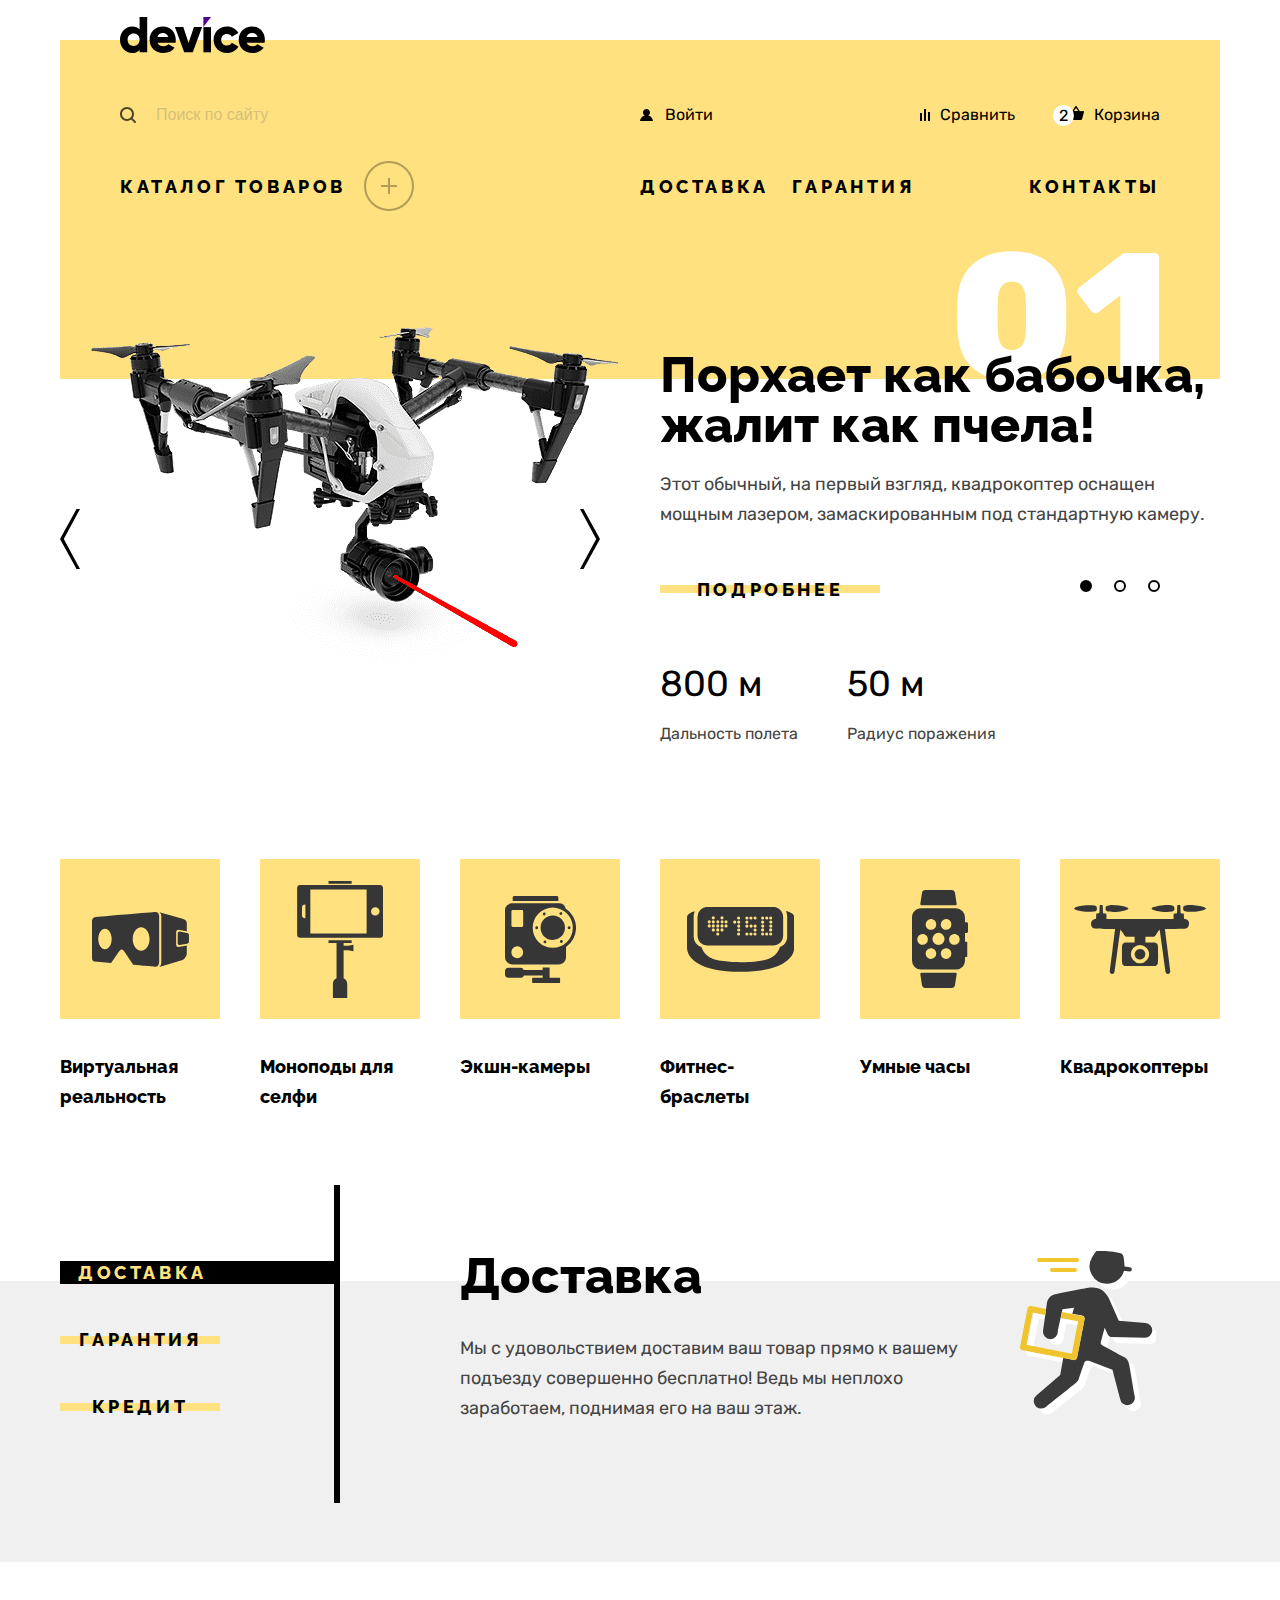
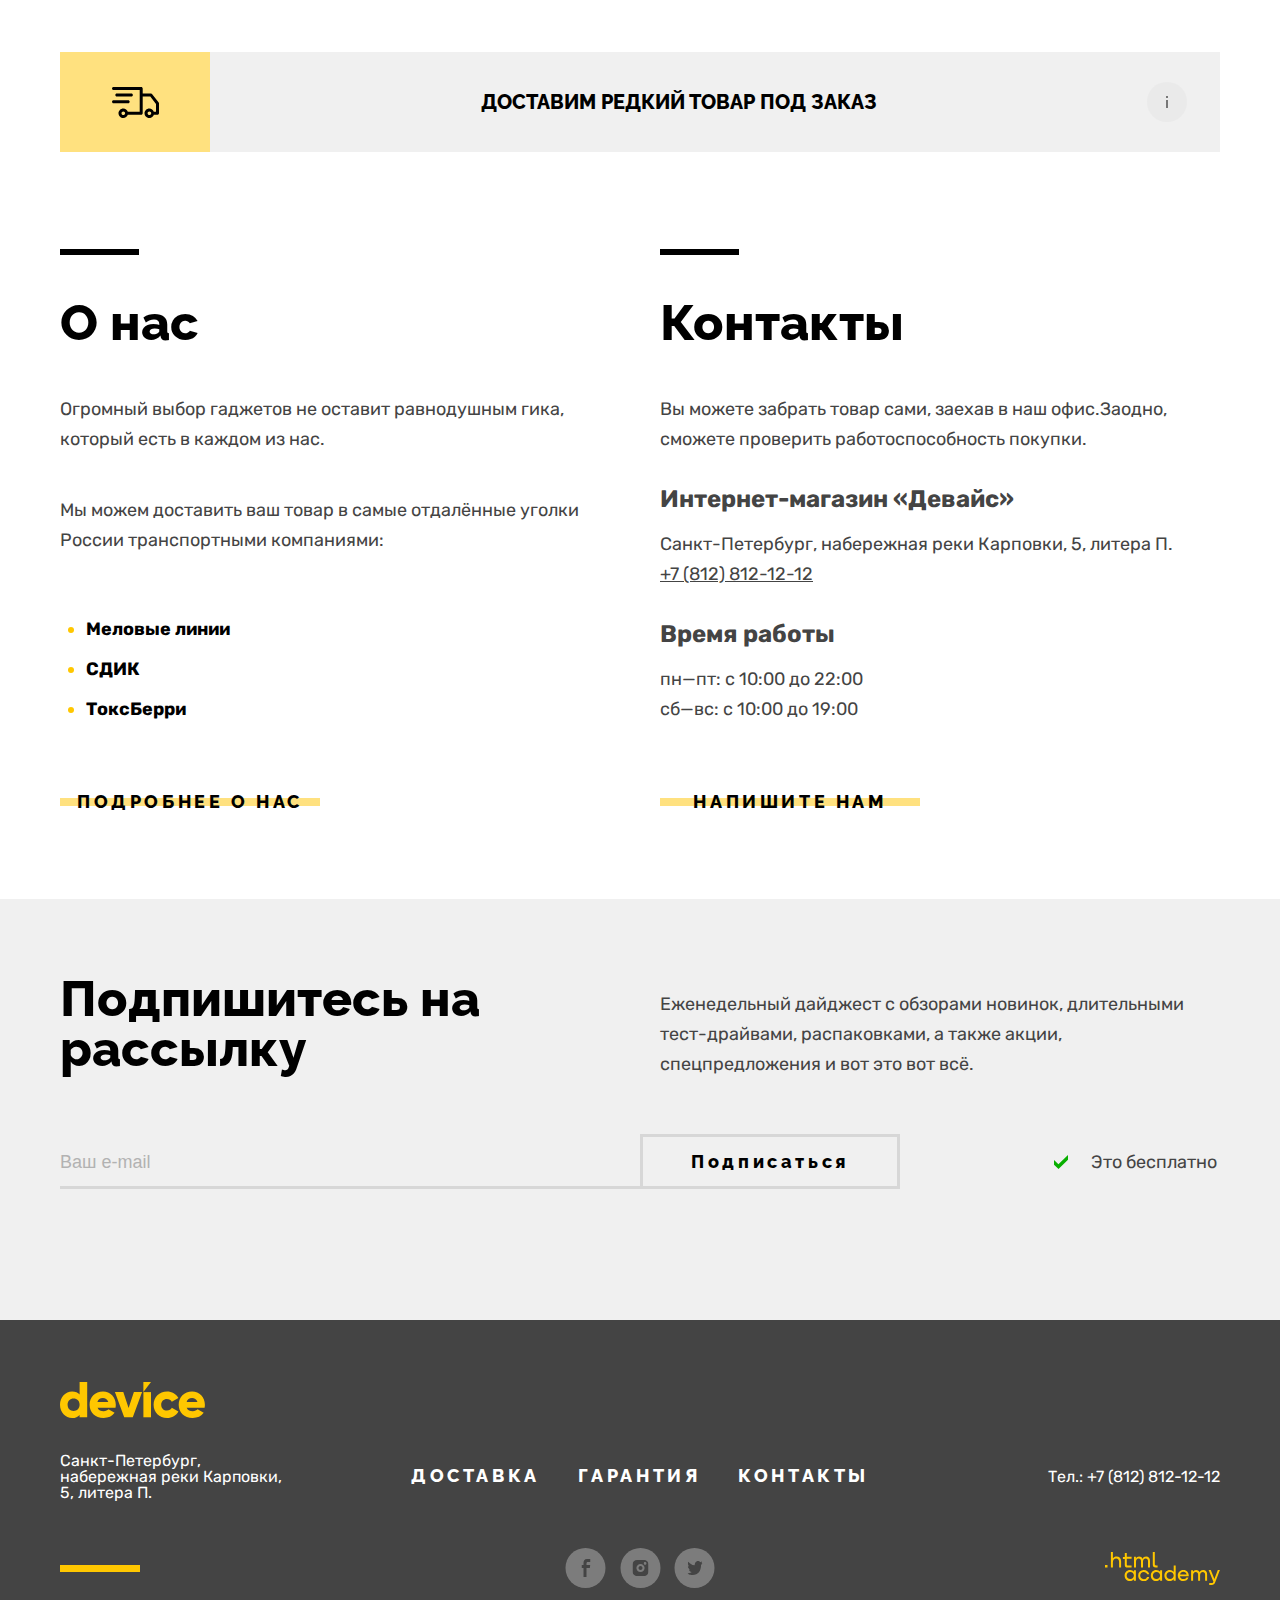
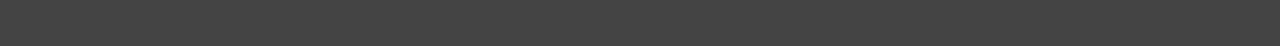
==== commit 82547d34: "Декоративные элементы на главной странице" ====
--- a/index.html
+++ b/index.html
@@ -10,28 +10,38 @@
       <a class="page-logo-link" href="index.html">
         <img class="logo" src="images/logo/device-header.svg" width="145" height="36" alt="Логотип Магазина «Девайс»">
       </a>
-      
+
       <nav class="navigation">
         <ul class="navigation-users">
           <li class="navigation-users-item">
             <form class="search-page" action="https://echo.htmlacademy.ru/" method="get">
-              <button type="submit">Поиск</button>
               <input class="search" type="search" placeholder="Поиск по сайту" name="search">
+              <button class="button-search" type="submit">Найти</button>
             </form>
           </li>
           <li class="navigation-users-item">
-            <a class="navigation-users-link" href="#">Войти</a>
+            <a class="navigation-users-link" href="#">
+              Войти
+            </a>
           </li>
           <li class="navigation-users-item">
-            <a class="navigation-users-link" href="#">Сравнить</a>
+            <a class="navigation-users-link" href="#">
+              Сравнить
+            </a>
           </li>
           <li class="navigation-users-item">
-            <a class="navigation-users-link" href="#">Корзина</a>
+            <a class="navigation-users-link" href="#">
+              <span class="cart">2</span>
+              Корзина
+            </a>
           </li>
         </ul>
         <ul class="navigation-list">
           <li class="navigation-list-item">
-            <a class="navigation-list-link" href="catalog.html">Каталог товаров</a>
+            <a class="catalog-link" href="catalog.html">
+              <span class="catalog-more"></span>
+              Каталог товаров
+            </a>
           </li>
           <li class="navigation-list-item">
             <a class="navigation-list-link" href="delivery.html">Доставка</a>
@@ -53,8 +63,9 @@
             <img class="slider-image" src="images/slider/slider-1.png" width="560" height="560" alt="Фото квадрокоптера">
             <div class="slider-container">
               <h3 class="slider-subtitle">Порхает как бабочка, жалит как пчела!</h3>
+              <span class="slider-number">01</span>
               <p class="slider-discription">Этот обычный, на первый взгляд, квадрокоптер оснащен мощным лазером, замаскированным под стандартную камеру.</p>
-              <a class="button button-more" href="#">Подробнее</a>
+              <a class="button button-more" href="#"><span class="button-rectangle">Подробнее</span></a>
               <dl class="slider-parameters">
                 <dt class="slider-parameters-terms">Дальность полета</dt>
                 <dd class="slider-parameters-discription">800 м</dd>
@@ -94,31 +105,31 @@
             </div>
           </div>
 
-          <div class="slider-button">
-            <button class="slider-button slider-prev" type="button">
-              <span class="visually-hidden">Предыдущий девайс</span>
-            </button>
-            <button class="slider-button slider-next" type="button">
-              <span class="visually-hidden">Следующий девайс</span>
-            </button>
-            <ol class="slider-pagination">
-              <li class="slider-pagination-item">
-                <button class="slider-pagination-button slider-pagination-button-current" type="button">
-                  <span class="visually-hidden">квадрокоптер</span>
-                </button>
-              </li>
-              <li class="slider-pagination-item">
-                <button class="slider-pagination-button" type="button">
-                  <span class="visually-hidden">фитнес-браслет</span>
-                </button>
-              </li>
-              <li class="slider-pagination-item">
-                <button class="slider-pagination-button" type="button">
-                  <span class="visually-hidden">селфи-палка</span>
-                </button>
-              </li>
-            </ol>
-          </div>
+          <button class="slider-button slider-prev" type="button">
+            <img class="slider-next-image" src="images/icons/left-arrow.svg" width="20" height="60" alt="Предыдущий">
+            <span class="visually-hidden">Предыдущий девайс</span>
+          </button>
+          <button class="slider-button slider-next" type="button">
+            <img class="slider-next-image" src="images/icons/right-arrow.svg" width="20" height="60" alt="Следующий">
+            <span class="visually-hidden">Следующий девайс</span>
+          </button>
+          <ol class="slider-pagination">
+            <li class="slider-pagination-item">
+              <button class="slider-pagination-button-current" type="button">
+                <span class="visually-hidden">квадрокоптер</span>
+              </button>
+            </li>
+            <li class="slider-pagination-item">
+              <button class="slider-pagination-button" type="button">
+                <span class="visually-hidden">фитнес-браслет</span>
+              </button>
+            </li>
+            <li class="slider-pagination-item">
+              <button class="slider-pagination-button" type="button">
+                <span class="visually-hidden">селфи-палка</span>
+              </button>
+            </li>
+          </ol>
         </section>
 
         <section class="product">
@@ -134,7 +145,7 @@
             </li>
             <li class="product-item">
               <a class="product-link" href="#">
-                <span class="product-bg">    
+                <span class="product-bg">
                   <img class="product-image" src="images/product/popular-2.svg" width="86" height="117" alt="Монопод для селфи">
                 </span>Моноподы для селфи
               </a>
@@ -175,13 +186,13 @@
         <div class="slider-service">
           <ul class="slider-service-list">
             <li class="slider-service-item">
-              <button class="button button-service-current" type="button">Доставка</button>
+              <button class="button-service-current" type="button"><span>Доставка</span></button>
             </li>
             <li class="slider-service-item">
-              <button class="button button-service" type="button">Гарантия</button>
+              <button class="button button-service" type="button"><span class="button-rectangle">Гарантия</span></button>
             </li>
             <li class="slider-service-item">
-              <button class="button button-service" type="button">Кредит</button>
+              <button class="button button-service" type="button"><span class="button-rectangle">Кредит</span></button>
             </li>
           </ul>
           <div class="service-item">
@@ -206,14 +217,16 @@
           </div>
         </div>
       </section>
-      <div class="page-container">  
-        <section class="delivery">
-          <h2 class="visually-hidden">Доставка</h2>
-          <p class="delivery-discription">Доставим редкий товар под заказ</p> 
-        </section>
-        
+      <div class="page-container">
+        <div class="delivery">
+          <a class="delivery-link" href="#">
+            <span class="car-icon-bg"></span>
+            <span class="delivery-discription">Доставим редкий товар под заказ</span>
+            <span class="info-icon-bg"></span>
+          </a>
+        </div>
+
         <div class="index-columns">
-        
           <section class="about">
             <h2 class="about-title">О нас</h2>
             <p class="about-discription">Огромный выбор гаджетов не оставит равнодушным гика, который есть в каждом из нас.</p>
@@ -223,9 +236,9 @@
               <li class="about-delivery-item"><span class="delivery-item-text">СДИК</span></li>
               <li class="about-delivery-item"><span class="delivery-item-text">ТоксБерри</span></li>
             </ul>
-            <a class="button button-about" href="#">Подробнее о нас</a>
-          </section>
-          
+            <a class="button button-about" href="#"><span class="button-rectangle">Подробнее о нас</span></a>
+          </section>
+
           <section class="contacts">
             <h2 class="contacts-title">Контакты</h2>
             <p class="contacts-discription">Вы можете забрать товар сами, заехав в наш офис.Заодно, сможете проверить работоспособность покупки.
@@ -240,9 +253,9 @@
               <li class="contacts-schedule-item">пн—пт: с 10:00 до 22:00</li>
               <li class="contacts-schedule-item">сб—вс: с 10:00 до 19:00</li>
             </ul>
-            <a class="button button-about" href="#">Напишите нам</a>
-          </section>
-        
+            <a class="button button-about" href="#"><span class="button-rectangle">Напишите нам</span></a>
+          </section>
+
         </div>
       </div>
       <section class="newsletter">
@@ -256,19 +269,29 @@
                 <label class="visually-hidden" for="newsletter-email">Email</label>
                 <input class="field"  placeholder="Ваш e-mail" type="email" name="newsletter-email" id="newsletter-email" required>
               </p>
-              <button class="button newsletter-button" type="submit">
+              <button class="newsletter-button" type="submit">
                 <span>Подписаться</span>
               </button>
               <p class="newsletter-text newsletter-free">Это бесплатно</p>
           </form>
         </div>
-      </section> 
+      </section>
     </main>
 
     <footer class="page-footer">
       <div class="page-footer-container">
-        <img class="footer-adress-logo" src="images/logo/device-footer.svg" width="145" height="36" alt="Логотип Магазина Девайс">
-        
+        <a class="footer-logo-link" href="index.html">
+          <svg class="footer-logo-icon" aria-hidden="true" focusable="false" width="145" height="36" viewBox="0 0 145 36" fill="none" xmlns="http://www.w3.org/2000/svg">
+            <path d="M27.2 0V35.3H19.6V32.9C17.9 34.8 15.5 36 12.1 36C5.5 36 0 30.2 0 22.7C0 15.2 5.5 9.4 12.1 9.4C15.5 9.4 18 10.6 19.6 12.5V0H27.2ZM19.6 22.7C19.6 18.9 17.1 16.5 13.6 16.5C10.1 16.5 7.6 18.9 7.6 22.7C7.6 26.5 10.1 28.9 13.6 28.9C17.1 28.8 19.6 26.5 19.6 22.7Z" />
+            <path d="M43.7 29.1999C45.8 29.1999 47.5 28.3999 48.5 27.2999L54.6 30.7999C52.1 34.1999 48.4 35.9999 43.6 35.9999C35 35.9999 29.6 30.1999 29.6 22.6999C29.6 15.1999 35 9.3999 43 9.3999C50.4 9.3999 55.8 15.0999 55.8 22.6999C55.8 23.7999 55.7 24.7999 55.5 25.6999H37.6C38.6 28.2999 40.9 29.1999 43.7 29.1999ZM48.3 20.0999C47.5 17.1999 45.2 16.0999 42.9 16.0999C40 16.0999 38.1 17.4999 37.4 20.0999H48.3Z" />
+            <path d="M82.1 10.1001L72.8 35.3001H64.2L54.9 10.1001H63.3L68.6 26.1001L73.9 10.1001C73.9 10.1001 82.1 10.1001 82.1 10.1001Z" />
+            <path d="M83.4 10.1001H91V35.3001H83.4V10.1001Z" />
+            <path d="M93.6 22.6999C93.6 15.1999 99.3 9.3999 107 9.3999C111.9 9.3999 116.2 11.9999 118.4 15.8999L111.8 19.6999C110.9 17.8999 109.1 16.8999 106.9 16.8999C103.6 16.8999 101.2 19.2999 101.2 22.6999C101.2 26.1999 103.6 28.4999 106.9 28.4999C109.1 28.4999 111 27.3999 111.8 25.6999L118.4 29.4999C116.3 33.3999 112 35.9999 107 35.9999C99.3 35.9999 93.6 30.1999 93.6 22.6999Z" />
+            <path d="M132.8 29.1999C134.9 29.1999 136.6 28.3999 137.6 27.2999L143.7 30.7999C141.2 34.1999 137.5 35.9999 132.7 35.9999C124.1 35.9999 118.7 30.1999 118.7 22.6999C118.7 15.1999 124.2 9.3999 132.1 9.3999C139.5 9.3999 144.9 15.0999 144.9 22.6999C144.9 23.7999 144.8 24.7999 144.6 25.6999H126.7C127.7 28.2999 130 29.1999 132.8 29.1999ZM137.5 20.0999C136.7 17.1999 134.4 16.0999 132.1 16.0999C129.2 16.0999 127.3 17.4999 126.6 20.0999H137.5Z" />
+            <path d="M83.4 0V10.1L91 0H83.4Z" />
+          </svg>
+        </a>
+
         <div class="footer-container">
           <section class="adress">
             <h2 class="visually-hidden">Адрес</h2>
@@ -293,7 +316,7 @@
               </ul>
             </nav>
           </section>
-  
+
           <section class="footer-card">
             <h2 class="visually-hidden">Номер телефона</h2>
             <address class="footer-phone-address">
@@ -301,33 +324,40 @@
             </address>
           </section>
 
-          
-        </div>
-        
+
+        </div>
+
         <section class="footer-social">
-          <h2 class="footer-social-title visually-hidden">Социальные сети</h2>
+          <h2 class="visually-hidden">Социальные сети</h2>
+          <span class="divider"></span>
           <ul class="footer-social-list">
             <li class="footer-social-item">
-              <a class="button social-button" href="https://www.facebook.com/htmlacademy">
-                <img class="social-logo" src="images/nav-social/facebook.svg" width="9" height="18" alt="наш Фейсбук">
+              <a class="social-link" href="https://www.facebook.com/htmlacademy">
+                <svg class="social-icon" aria-hidden="true" focusable="false" width="9" height="18" fill="none" xmlns="http://www.w3.org/2000/svg"><path d="M6.5 3H9V0H5.6C2.8 0 2 1.7 2 4.2V6H0v3h2v9h3V9h3.3l.6-3H5V4.5C5 3.7 5.3 3 6.5 3Z" /></svg>
                 <span class="visually-hidden">Фейсбук</span>
               </a>
             </li>
             <li class="footer-social-item">
-              <a class="button social-button" href="https://www.instagram.com/htmlacademy/">
-                <img class="social-logo" src="images/nav-social/inst.svg" width="16" height="16" alt="наш Инстаграмм">
+              <a class="social-link" href="https://www.instagram.com/htmlacademy/">
+                <svg class="social-icon" aria-hidden="true" focusable="false" width="16" height="16" viewBox="0 0 16 16" fill="none" xmlns="http://www.w3.org/2000/svg">
+                  <path d="M8 10C9.10457 10 10 9.10457 10 8C10 6.89543 9.10457 6 8 6C6.89543 6 6 6.89543 6 8C6 9.10457 6.89543 10 8 10Z" />
+                  <path d="M14.7 1.3C13.8 0.4 12.7 0 11.3 0H4.7C1.9 0 0 1.9 0 4.7V11.3C0 12.7 0.4 13.9 1.4 14.7C2.3 15.6 3.4 16 4.7 16H11.3C12.7 16 13.9 15.6 14.7 14.7C15.5 13.8 16 12.7 16 11.3V4.7C16 3.3 15.6 2.1 14.7 1.3ZM8 12.1C5.8 12.1 3.9 10.3 3.9 8C3.9 5.7 5.8 3.9 8 3.9C10.2 3.9 12.1 5.7 12.1 8C12.1 10.3 10.2 12.1 8 12.1ZM12.6 4.7C11.9 4.7 11.3 4.2 11.3 3.4C11.3 2.6 11.8 2.1 12.6 2.1C13.3 2.1 13.9 2.7 13.9 3.4C13.9 4.1 13.3 4.7 12.6 4.7Z" />
+                </svg>
                 <span class="visually-hidden">Инстаграм</span>
               </a>
             </li>
             <li class="footer-social-item">
-              <a class="button social-button" href="https://twitter.com/htmlacademy_ru">
-                <img class="social-logo" src="images/nav-social/twit.svg" width="15" height="15" alt="наш Твиттер">
+              <a class="social-link" href="https://twitter.com/htmlacademy_ru">
+                <svg class="social-icon" aria-hidden="true" focusable="false" width="15" height="14" fill="none" xmlns="http://www.w3.org/2000/svg"><path d="M9.7.1c1.5-.5 2.6.3 3.2 1.1.5-.2 1.1-.4 1.7-.6 0 .8-.5 1.4-.8 1.6.7.2 1.2-.4 1.2-.4-.1.9-.9 1.7-1.4 1.9-.2 6.3-2.8 10.4-8.9 10.3h-.4C4 14 .6 13.6 0 12.2c2 .2 3.4-.4 4.1-1.1-.8-.3-2.4-.4-2.6-2.8.3.2.5.3 1.1.2C1.5 7.7.3 7 .4 5c.3.3.9.5 1.2.4C1 5.2-.2 2.3.8.8c1.6 1.7 3.3 3.4 6.3 3.5.2-2.1 1-3.5 2.6-4.2Z" /></svg>
                 <span class="visually-hidden">Твиттер</span>
               </a>
             </li>
           </ul>
+          <a class="footer-html-link" href="https://htmlacademy.ru/">
+            <svg class="footer-html-icon" aria-hidden="true" focusable="false" width="115" height="33" fill="none" xmlns="http://www.w3.org/2000/svg"><path fill-rule="evenodd" clip-rule="evenodd" d="M0 12.9v2.6h2.5v-2.6H0ZM11.6 4.5c-1.6 0-2.8.7-3.6 1.7h-.1V0h-2v15.5h2v-5.3c0-2.1 1.3-3.6 3.3-3.6 1.8 0 2.9 1.4 2.9 3.2v5.7h2V9.4c.1-3-1.8-4.9-4.5-4.9ZM26.6 4.8h-4.8V1.1h-2v3.8h-1.9v2h1.9v6c0 1.7 1 2.7 2.7 2.7h4.1v-2h-3.7c-.7 0-1.1-.4-1.1-1.1V6.8h4.8v-2ZM41.1 4.6c-1.6 0-2.9.8-3.5 2.1h-.1c-.6-1.2-1.8-2.1-3.4-2.1-1.4 0-2.5.8-3.1 1.8h-.1V4.8H29v10.6h2V10c0-2 1-3.5 2.6-3.5 1.5 0 2.4 1 2.4 2.6v6.3h2V9.8c0-2.4 1.4-3.3 2.6-3.3 1.5 0 2.4 1 2.4 2.6v6.3h2V8.9c.1-2.5-1.4-4.3-3.9-4.3ZM47.8 12.7c0 1.7 1 2.7 2.8 2.7h2v-2h-1.7c-.7 0-1.1-.4-1.1-1.1V0h-2v12.7ZM28.9 19.7c-.9-1.1-2.2-1.8-3.9-1.8-3.1 0-5.4 2.3-5.4 5.6s2.3 5.6 5.4 5.6c1.8 0 3-.8 3.8-1.9h.1v1.6h2V18.2h-2v1.5Zm-3.6 7.4c-2.2 0-3.6-1.6-3.6-3.6s1.4-3.6 3.6-3.6 3.6 1.6 3.6 3.6c0 1.9-1.4 3.6-3.6 3.6ZM44.2 22c-.5-2.4-2.6-4.1-5.4-4.1a5.4 5.4 0 0 0-5.6 5.6c0 3.1 2.2 5.6 5.6 5.6 2.8 0 4.9-1.8 5.4-4.2h-2.1a3.4 3.4 0 0 1-3.3 2.3c-2.2 0-3.6-1.6-3.6-3.6s1.4-3.6 3.6-3.6c1.6 0 2.8 1 3.3 2.2h2.1V22ZM55.1 19.7c-.9-1.1-2.2-1.8-3.9-1.8-3.1 0-5.4 2.3-5.4 5.6s2.3 5.6 5.4 5.6c1.8 0 3-.8 3.8-1.9h.1v1.6h2V18.2h-2v1.5Zm-3.6 7.4c-2.2 0-3.6-1.6-3.6-3.6s1.4-3.6 3.6-3.6 3.6 1.6 3.6 3.6c0 1.9-1.5 3.6-3.6 3.6ZM68.7 19.8c-.9-1.1-2.2-1.9-3.9-1.9-3.1 0-5.4 2.3-5.4 5.6s2.2 5.6 5.4 5.6c1.7 0 3-.8 3.8-1.8h.1v1.5h2V13.4h-2v6.4Zm-3.6 7.3c-2.2 0-3.6-1.6-3.6-3.6s1.4-3.6 3.6-3.6 3.6 1.6 3.6 3.6c-.1 2-1.5 3.6-3.6 3.6ZM78.3 17.9c-3.3 0-5.5 2.5-5.5 5.6 0 3 2.1 5.6 5.5 5.6 2.5 0 4.5-1.3 5.2-3.6h-2.1c-.5 1-1.6 1.6-3 1.6-1.9 0-3.3-1.3-3.4-2.9h8.8c.2-3.6-2-6.3-5.5-6.3Zm0 1.9c1.7 0 3 1 3.3 2.6h-6.5c.3-1.5 1.5-2.6 3.2-2.6ZM98.2 17.9c-1.6 0-2.9.8-3.6 2h-.1c-.6-1.2-1.8-2-3.4-2-1.4 0-2.5.7-3.1 1.8v-1.5h-1.9v10.6h2v-5.4c0-2 1-3.4 2.6-3.5 1.5 0 2.4 1 2.4 2.6v6.3h2v-5.6c0-2.4 1.4-3.3 2.6-3.3 1.5 0 2.4 1 2.4 2.6v6.3h2v-6.5c.1-2.6-1.4-4.4-3.9-4.4ZM109.4 27l-3.6-8.9h-2.2l4.8 11.6c-.3.9-.7 1.2-1.7 1.2h-2.5v2h2.5c1.8 0 2.8-.8 3.5-2.6l4.7-12.2h-2.1l-3.4 8.9Z" /></svg>
+          </a>
         </section>
       </div>
     </footer>
   </body>
-</html>+</html>
--- a/styles/styles.css
+++ b/styles/styles.css
@@ -43,15 +43,63 @@
     background-color: #FFFFFF;
 }
 .button {
+    position: relative;
+    display: inline-block;
+    box-sizing: border-box;
     font-family: raleway, sans-serif;
     font-size: 18px;
     line-height: 21px;
     text-align: center;
     letter-spacing: 0.2em;
     color: #000000;
-    background-color: #FFE17F;
+    background-color: transparent;
     text-decoration: none;
     text-transform: uppercase;
+    cursor: pointer;
+}
+.button::before {
+    position: absolute;
+    content: "";
+    top: 50%;
+    left: 0;
+    width: 100%;
+    height: 8px;
+    transform: translateY(-50%);
+    background-color: #FFE17F;
+}
+.button:hover::before {
+    position: absolute;
+    content: "";
+    top: 50%;
+    left: 0;
+    width: 100%;
+    height: 50px;
+    transform: translateY(-50%);
+    background-color: #FFE17F;
+}
+.button:focus {
+    outline: none;
+}
+.button:focus::before {
+    position: absolute;
+    content: "";
+    top: 50%;
+    left: 0;
+    width: 100%;
+    height: 8px;
+    transform: translateY(-50%);
+    background-color: #AF4FFF;
+}
+.button:active::before {
+    position: absolute;
+    content: "";
+    top: 50%;
+    left: 0;
+    width: 100%;
+    height: 50px;
+    transform: translateY(-50%);
+    opacity: 0.3;
+    background-color: #FFE17F;
 }
 .visually-hidden {
     position: absolute;
@@ -89,63 +137,205 @@
     margin: 0;
     margin-bottom: 29px;
     padding: 0;
+    font-size: 16px;
     list-style-type: none;
+}
+.search-page {
+    background-image: url(../images/nav-header/search.svg);
+    background-repeat: no-repeat;
+    background-size: 16px 16px;
+    background-position: center left;
 }
 .search {
     font-size: 16px;
     line-height: 19px;
-    opacity: 0.3;
+    padding: 8px 0;
+    padding-left: 36px;
+    padding-right: 87px;
+    opacity: 0.3;
+    border: none;
     background-color: #FFE17F;
+}
+.button-search {
+    display: none;
+    font-size: 16px;
+    line-height: 19px;
+    padding: 8px 54px;
+    margin: 0;
+    background-color: inherit;
 }
 .navigation-users-item:nth-child(1) {
     width: 50%;
 }
 .navigation-users-item:nth-child(2) {
     margin-right: auto;
-    padding-left: 25px;
 }
 .navigation-users-item:nth-child(3) {
-    margin-right: 14px;
-    padding: 0 25px;
-}
-.navigation-users-item:nth-child(4) {
-    padding-left: 35px;
+    margin-right: 38px;
 }
 .navigation-users-link {
+    position: relative;
     display: block;
     line-height: 19px;
     text-align: left;
     color: inherit;
     text-decoration: none;
 }
+.navigation-users-item:nth-child(2) .navigation-users-link {
+    padding-left: 25px;
+    background-image: url(../images/nav-header/user.svg);
+    background-repeat: no-repeat;
+    background-size: 13px 12px;
+    background-position: center left;
+}
+.navigation-users-item:nth-child(3) .navigation-users-link {
+    padding-left: 20px;
+    background-image: url(../images/nav-header/compare.svg);
+    background-repeat: no-repeat;
+    background-size: 10px 12px;
+    background-position: center left;
+}
+.navigation-users-item:nth-child(4) .navigation-users-link {
+    position: relative;
+    padding-left: 41px;
+    background-image: url(../images/nav-header/cart.svg);
+    background-repeat: no-repeat;
+    background-size: 16px 14px;
+    background-position: bottom 4px left 15px;
+}
+.navigation-users-link:hover {
+    opacity: 0.6;
+}
+.navigation-users-link:focus {
+    outline: none;
+}
+.navigation-users-link:focus::after {
+    content: "";
+    width: calc(100% + 44px);
+    height: calc(100% + 20px);
+    border: 2px solid #AF4FFF;
+    border-radius: 20px;
+    position: absolute;
+    left: 50%;
+    top: 50%;
+    transform: translateX(-50%) translateY(-50%);
+}
+.navigation-users-link:active {
+    opacity: 0.3;
+}
+.cart {
+    position: absolute;
+    content: "";
+    left: 0;
+    display: flex;
+    justify-content: center;
+    align-items: center;
+    width: 21px;
+    height: 21px;
+    border-radius: 10.5px;
+    background-color: #fff;
+}
 .navigation-list {
     display: flex;
     justify-content: space-between;
     flex-wrap: wrap;
     width: 100%;
     margin: 0;
-    padding: 0;
+    padding: 15px 0;
+    font-family: raleway, sans-serif;
+    font-weight: 800;
+    line-height: 21px;
+    letter-spacing: 0.2em;
     list-style-type: none;
 }
-.navigation-list-item:nth-child(1) {
-    width: 50%;
-}
-.navigation-list-item:last-child {
-    margin-left: auto;
-}
-.navigation-list-item:nth-child(3) {
-    margin-left: 19px;
-}
 .navigation-list-link {
-    display: block;
-    font-family: raleway, sans-serif;
-    line-height: 21px;
-    font-weight: 800;
+    position: relative;
     text-align: left;
     color: inherit;
     text-decoration: none;
     text-transform: uppercase;
 }
+.navigation-list-item:nth-child(1) {
+    width: 50%;
+}
+.navigation-list-item:last-child {
+    margin-left: auto;
+}
+.navigation-list-item:nth-child(3) {
+    margin-left: 23px;
+}
+.navigation-list-link:hover {
+    border-bottom: 2px solid #000000;
+}
+.navigation-list-link:focus {
+    outline: none;
+}
+.navigation-list-link:focus::after {
+    content: "";
+    width: calc(100% + 37px);
+    height: calc(100% + 28px);
+    border: 2px solid #AF4FFF;
+    border-radius: 25px;
+    position: absolute;
+    left: -22px;
+    top: 50%;
+    transform: translateY(-50%);
+}
+.navigation-list-link:active {
+    border-bottom: 2px solid #000000;
+    opacity: 0.3;
+}
+.catalog-link {
+    position: relative;
+    padding-top: 15px;
+    padding-bottom: 15px;
+    padding-right: 68px;
+    box-sizing: border-box;
+    text-align: left;
+    color: inherit;
+    text-decoration: none;
+    text-transform: uppercase;
+}
+.catalog-more {
+    position: absolute;
+    content: "";
+    top: 0;
+    right: 0;
+    width: 46px;
+    height: 46px;
+    border-radius: 50%;
+    border: 2px solid rgb(0, 0, 0);
+    background-image: url(../images/icons/plus.svg);
+    background-size: 16px 16px;
+    background-repeat: no-repeat;
+    background-position: center center;
+    opacity: 0.3;
+}
+.catalog-link:hover .catalog-more {
+    background-image: url(../images/icons/minus.svg);
+    opacity: 1;   
+}
+.catalog-link:focus {
+    outline: none;
+}
+.catalog-link:focus::after {
+    content: "";
+    width: calc(100% - 34px);
+    height: 100%;
+    border: 2px solid #AF4FFF;
+    border-radius: 25px;
+    position: absolute;
+    left: -20px;
+    top: 50%;
+    transform: translateY(-50%);
+}
+.catalog-link:active {
+    opacity: 0.3;   
+}
+.catalog-link:active .catalog-more {
+    background-image: url(../images/icons/minus.svg);
+    opacity: 0.3;   
+}
 .main-container {
     flex-grow: 1;
 }
@@ -158,12 +348,14 @@
     margin: 0 auto;
 }
 .slider {
+    position: relative;
     display: flex;
     flex-wrap: wrap;
     justify-content: space-between;
     width: 1160px;
     margin: 0;
     margin-top: -150px;
+    margin-bottom: 70px;
     padding: 0;
 }
 .slider-item {
@@ -172,21 +364,36 @@
 }
 .slider-container {
     margin-top: 121px;
-}
-.slider-display-none {
-    display: none;
 }
 .slider-image {
     display: block;
     margin-right: 40px;
 }
 .slider-subtitle {
+    position: relative;
     font-family: raleway, sans-serif;
     font-size: 50px;
     line-height: 50px;
     width: 560px;
     margin: 0;
     margin-bottom: 19px;
+    z-index: 1;
+}
+.slider-number {
+    position: absolute;
+    content: "";
+    top: 0;
+    right: 0;
+    margin-right: 50px;
+    transform: translateY(55%);
+    font-family: rubik, sans-serif;
+    font-weight: 800;
+    font-size: 180px;
+    line-height: 30px;
+    align-items: center;
+    text-align: right;
+    height: 135px;
+    color: white;
 }
 .slider-discription {
     width: 560px;
@@ -201,6 +408,10 @@
     height: 20px;
     margin-bottom: 70px;
 }
+.button-rectangle {
+    position: relative;
+    z-index: 1;
+}
 .slider-parameters {
     display: grid;
     grid-template-columns: repeat(3, 1fr);
@@ -219,10 +430,121 @@
     line-height: 30px;
     color: #000000;
 }
+.slider-button {
+    position: relative;
+    width: 20px;
+    height: 60px;
+    padding: 0;
+    border: none;
+    cursor: pointer;
+    background-color: inherit;
+}
+.slider-next {
+    position: absolute;
+    top: 50%;
+    right: 50%;
+    margin-right: 40px;
+}
+.slider-next:hover {
+    opacity: 0.6;
+}
+.slider-next:focus {
+    outline: none;
+}
+.slider-next:focus::before {
+    content: "";
+    width: 100%;
+    height: 100%;
+    border: 2px solid #AF4FFF;
+    border-radius: 6px;
+    position: absolute;
+    padding: 10px;
+    left: -10px;
+    top: 50%;
+    transform: translateY(-50%);
+}
+.slider-next:active {
+    opacity: 0.3;
+}
+.slider-prev {
+    position: absolute;
+    top: 50%;
+    left: 0;
+}
+.slider-prev:hover {
+    opacity: 0.6;
+}
+.slider-prev:focus {
+    outline: none;
+}
+.slider-prev:focus::before {
+    content: "";
+    width: 100%;
+    height: 100%;
+    border: 2px solid #AF4FFF;
+    border-radius: 6px;
+    position: absolute;
+    padding: 10px;
+    left: -10px;
+    top: 50%;
+    transform: translateY(-50%);
+}
+.slider-prev:active {
+    opacity: 0.3;
+}
 .slider-pagination {
+    position: absolute;
+    display: flex;
     margin: 0;
     padding: 0;
     list-style-type: none;
+    top: 50%;
+    right: 0;
+    margin-top: 60px;
+    margin-right: 60px;
+}
+.slider-pagination-item {
+    width: 12px;
+    height: 12px;
+}
+.slider-pagination-item:not(:last-of-type) {
+    margin-right: 22px;
+}
+.slider-pagination-button {
+    position: relative;
+    width: 12px;
+    height: 12px;
+    border-radius: 6px;
+    padding: 0;
+    border: 2px solid #000000;
+    cursor: pointer;
+    background-color: #FFFFFF;
+}
+.slider-pagination-button:hover {
+    opacity: 0.6;
+}
+.slider-pagination-button:focus::before {
+    content: "";
+    width: 100%;
+    height: 100%;
+    border: 2px solid #AF4FFF;
+    border-radius: 50%;
+    position: absolute;
+    left: -2px;
+    top: 50%;
+    transform: translateY(-50%);
+}
+.slider-pagination-button:active {
+    opacity: 0.3;
+}
+.slider-pagination-button-current {
+    width: 12px;
+    height: 12px;
+    border-radius: 6px;
+    padding: 0;
+    border: 2px solid #000000;
+    cursor: pointer;
+    background-color: black;
 }
 .product {
     margin-bottom: 169px;
@@ -246,7 +568,37 @@
     color: #000000;
     text-decoration: none;
 }
+.product-link:hover .product-bg {
+    background-color: #FFC700;
+}
+.product-link:focus .product-bg {
+    outline: none;
+}
+.product-link:focus .product-bg::before {
+    content: "";
+    width: 100%;
+    height: 100%;
+    border: 5px solid #AF4FFF;
+    position: absolute;
+    left: -5px;
+    top: 50%;
+    transform: translateY(-50%);
+}
+.product-link:focus {
+    outline: none;
+    color: #AF4FFF;
+}
+.product-link:active .product-bg {
+    background-color: #FFC700;
+}
+.product-link:active .product-image {
+    opacity: 0.3;
+}
+.product-link:active {
+    opacity: 0.3;
+}
 .product-bg {
+    position: relative;
     display: flex;
     width: 160px;
     height: 160px;
@@ -267,10 +619,20 @@
     margin: 0 auto;
 }
 .slider-service-list {
+    position: relative;
     margin: 0;
     margin-top: -20px;
     padding: 0;
     list-style-type: none;
+}
+.slider-service-list::before {
+    position: absolute;
+    content: "";
+    border: 3.5px solid black;
+    background-color: black;
+    padding-top: 312px;
+    right: 0;
+    bottom: -80px;
 }
 .service-item {
     display: flex;
@@ -293,10 +655,18 @@
     color: #444444;
 }
 .button-service-current {
+    font-family: raleway, sans-serif;
+    font-size: 18px;
+    line-height: 21px;
+    text-align: center;
+    letter-spacing: 0.2em;
+    text-transform: uppercase;
     width: 280px;
     text-align: start;
     padding-left: 18px;
+    cursor: pointer;
     color: #FFE17F;
+    border: none;
     background-color: #000000;
 }
 .button-service {
@@ -305,6 +675,16 @@
     padding: 0;
     border: none;
 }
+.button-service:hover::before {
+    position: absolute;
+    content: "";
+    top: 50%;
+    left: 0;
+    width: 100%;
+    height: 50px;
+    transform: translateY(-50%);
+    background-color: #FFC700;
+}
 .slider-service-item {
     line-height: 21px;
 }
@@ -312,36 +692,93 @@
     margin-bottom: 45px;
 }
 .delivery {
-    display: flex;
-    justify-content: center;
+    background-color: #F0F0F0;
+}
+.delivery-link {
+    position: relative;
+    display: flex;
+    justify-content: space-between;
     align-items: center;
-    width: 1160px;
-    margin-bottom: 97px;
-    padding: 0;
-    padding: 38px 0;
-    background-color: #F0F0F0;
-}
-.delivery-discription {
-    margin: 0;
     font-family: raleway, sans-serif;
     font-size: 20px;
-    line-height: 23px;
+    line-height: 20px;
     text-align: center;
+    text-decoration: none;
     text-transform: uppercase;
     color: #000000;
 }
+.delivery-link:hover .info-icon-bg {
+    opacity: 1;
+    background-color: rgba(220, 220, 220, 1);
+}
+.delivery-link:hover .car-icon-bg {
+    background-color: #FFC700;
+}
+.delivery-link:focus {
+    outline: none;
+}
+.delivery-link:focus::before {
+    content: "";
+    width: calc(100% - 5px);
+    height: calc(100% - 5px);
+    border: 5px solid #AF4FFF;
+    position: absolute;
+    top: 50%;
+    transform: translateY(-50%);
+}
+.delivery-link:active .info-icon-bg {
+    opacity: 0.3;
+    background-color: rgba(220, 220, 220, 1);
+}
+.delivery-link:active .car-icon-bg {
+    opacity: 0.3;
+    background-color: #FFC700;
+}
+.delivery-link:active .delivery-discription {
+    opacity: 0.3;
+}
+.car-icon-bg {
+    width: 150px;
+    height: 100px;
+    background-image: url(../images/delivery/car.svg);
+    background-repeat: no-repeat;
+    background-position: center center;
+    background-color: #FFE17F;
+}
+.info-icon-bg {
+    margin-right: 33px;
+    width: 40px;
+    height: 40px;
+    border-radius: 20px;
+    background-image: url(../images/delivery/info3.svg);
+    background-repeat: no-repeat;
+    background-position: center center;
+    opacity: 0.5;
+    background-color: rgba(220, 220, 220, 0.5);
+}
 .index-columns {
     display: flex;
     justify-content: space-between;
     width: 1160px;
     margin: 0;
+    margin-top: 97px;
     padding: 0;
     padding-bottom: 87px;
 }
 .about {
+    position: relative;
     width: 560px;
     margin: 0;
     padding: 0;
+}
+.about::before {
+    position: absolute;
+    content: "";
+    border: 3.5px solid black;
+    background-color: black;
+    top: 0;
+    left: 0;
+    padding-right: 73px;
 }
 .about-title,.contacts-title {
     font-family: raleway, sans-serif;
@@ -382,11 +819,21 @@
     width: 260px;
 }
 .contacts {
+    position: relative;
     width: 560px;
     margin: 0;
     padding: 0;
     line-height: 30px;
     color: #444444;
+}
+.contacts::before {
+    position: absolute;
+    content: "";
+    border: 3.5px solid black;
+    background-color: black;
+    top: 0;
+    left: 0;
+    padding-right: 73px;
 }
 .contacts-discription {
     margin: 0;
@@ -428,6 +875,7 @@
     display: flex;
     width: 1160px;
     flex-wrap: wrap;
+    align-items: center;
     margin: 0 auto;
     padding: 75px 0 131px;
     justify-content: space-between;
@@ -458,27 +906,62 @@
 }
 .newsletter-email {
     width: 50%;
+    margin: 0;
     line-height: 30px;
     color: #444444;
+    border-bottom: 3px solid rgba(0, 0, 0, 0.1);
+}
+.field {
+    width: 100%;
+    font-size: 18px;
+    line-height: 30px;
+    padding: 9.5px 0;
+    padding-top: 12.5px;
     opacity: 0.5;
-}
-.field {
-    width: 100%;
-    line-height: 30px;
-    padding: 0;
+    border: none;
     background-color: inherit;
 }
 .newsletter-free {
     width: 129px;
     margin: 0;
     padding-left: 37px;
+    background-image: url(../images/icons/tick.svg);
+    background-repeat: no-repeat;
+    background-size: 14px 14px;
+    background-position: center left;
 }
 .newsletter-button {
+    position: relative;
+    font-family: raleway, sans-serif;
+    font-size: 18px;
+    line-height: 21px;
+    text-align: center;
+    letter-spacing: 0.2em;
     width: 260px;
     height: 55px;
     margin-right: auto;
     padding: 0;
+    border: 3px solid rgba(0, 0, 0, 0.1);
+    cursor: pointer;
     background-color: inherit;
+}
+.newsletter-button:hover {
+    color: white;
+    background-color: black;
+}
+.newsletter-button:focus::before {
+    content: "";
+    width: 100%;
+    height: 100%;
+    border: 3px solid #AF4FFF;
+    position: absolute;
+    left: -4px;
+    top: 50%;
+    transform: translateY(-50%);
+}
+.newsletter-button:active {
+    color: rgba(220, 220, 220, 0.3);
+    background-color: black;
 }
 .page-footer {
     width: 100%;
@@ -493,13 +976,47 @@
     margin: 0 auto;
     padding: 62px 0 61px;
 }
-.footer-adress-logo {
+.footer-logo-link {
+    position: relative;
+    display: block;
+    width: 145px;
+    height: 36px;
     margin-bottom: 35px;
 }
+.footer-logo-icon {
+    position: absolute;
+    fill: #FFC700;
+}
+.footer-logo-link:hover .footer-logo-icon {
+    fill: #FFFFFF;
+}
+.footer-logo-link:focus .footer-logo-icon {
+    outline: none;
+}
+.footer-logo-link:focus::before {
+    content: "";
+    width: 100%;
+    height: 100%;
+    border: 2px solid #AF4FFF;
+    border-radius: 10px;
+    position: absolute;
+    padding: 10px;
+    left: -10px;
+    top: 50%;
+    transform: translateY(-50%);;
+}
+.footer-logo-link:active .footer-logo-icon {
+    opacity: 0.3;
+}
+.footer-logo-link:focus {
+    outline: none;
+}
 .footer-container {
+    position: relative;
     display: flex;
     margin-bottom: 50px;
     justify-content: space-between;
+    align-items: center;
     flex-wrap: wrap;
 }
 .footer-adress-text {
@@ -524,6 +1041,7 @@
     padding-right: 7px;
 }
 .footer-service-link {
+    position: relative;
     font-family: raleway, sans-serif;
     font-size: 18px;
     line-height: 21px;
@@ -533,16 +1051,70 @@
     text-decoration: none;
     text-transform: uppercase;
 }
+.footer-service-link:hover {
+    border-bottom: 2px solid #FFC700;
+    color: #FFC700;
+}
+.footer-service-link:focus {
+    outline: none;
+}
+.footer-service-link:focus::before {
+    content: "";
+    width: 100%;
+    height: 100%;
+    border: 3px solid #AF4FFF;
+    border-radius: 25px;
+    position: absolute;
+    padding: 14px 20px 15px;
+    left: -24px;
+    top: 50%;
+    transform: translateY(-50%);
+}
+.footer-service-link:active {
+    border-bottom: 2px solid #FFC700;
+    color: #FFC700;
+    opacity: 0.3;
+}
 .footer-phone-address-number {
+    position: relative;
     font-style: normal;
     line-height: 30px;
     text-align: right;
     color: #FFFFFF;
     text-decoration: none;
 }
+.footer-phone-address-number:hover {
+    color: #FFC700;
+}
+.footer-phone-address-number:focus {
+    outline: none;
+}
+.footer-phone-address-number:focus::before {
+    content: "";
+    width: 100%;
+    height: 100%;
+    border: 3px solid #AF4FFF;
+    border-radius: 25px;
+    position: absolute;
+    padding: 14px 20px 15px;
+    left: -24px;
+    top: 50%;
+    transform: translateY(-50%);
+}
+.footer-phone-address-number:active {
+    color: #FFC700;
+    opacity: 0.3;
+}
 .footer-social {
-    display: flex;
-    justify-content: center;
+    position: relative;
+    display: flex;
+    justify-content: space-between;
+    align-items: center;
+}
+.divider {
+    width: 80px;
+    height: 7px;
+    background-color: #FFC700;
 }
 .footer-social-list {
     display: flex;
@@ -551,22 +1123,108 @@
     margin: 0;
     padding: 0;
     list-style-type: none;
+    position: absolute;
+    left: 50%;
+    top: 50%;
+    transform: translateX(-50%) translateY(-50%)
 }
 .footer-social-item {
-    padding: 13px;
-    margin-right: 15px;
-}
-.footer-social-item:nth-child(3) {
-    margin-right: 0;
-}
-.social-button {
-    display: flex;
-    justify-content: center;
-    align-items: center;
     width: 40px;
     height: 40px;
-    border-radius: 20px;
-    background-color: rgba(255, 255, 255, 0.3);
+    border-radius: 50%;
+    position: relative;
+}
+.footer-nav {
+    position: absolute;
+    left: 50%;
+    top: 50%;
+    transform: translateX(-50%) translateY(-50%);
+}
+.social-link {
+    position: relative;
+    display: block;
+    width: 100%;
+    height: 100%;
+    border-radius: 50%;
+    background-color: #fff;
+    opacity: 0.3;
+}
+.social-icon {
+    position: absolute;
+    top: 0;
+    right: 0;
+    bottom: 0;
+    left: 0;
+    margin: auto;
+    fill:#444444
+}
+.social-link:hover {
+    background-color: #FFC700;
+    opacity: 1;
+}
+.social-link:focus {
+    background-color: transparent;
+    opacity: 1;
+}
+.social-link:focus::before {
+    content: "";
+    width: 100%;
+    height: 100%;
+    border: 5px solid #AF4FFF;
+    border-radius: 25px;
+    position: absolute;
+    padding: 0;
+    left: -5px;
+    top: 50%;
+    transform: translateY(-50%);
+}
+.social-link:active {
+    background-color: #FFC700;
+    opacity: 1;
+}
+.social-link:focus .social-icon {
+    fill: #fff;
+}
+.social-link:active .social-icon {
+    opacity: 0.3;
+}
+.footer-html-link {
+    position: relative;
+    width: 115px;
+    height: 34px;
+}
+.footer-html-icon {
+    position: absolute;
+    top: 0;
+    right: 0;
+    bottom: 0;
+    left: 0;
+    margin: auto;
+    fill:#FFC700;
+}
+.footer-html-link:hover .footer-html-icon {
+    fill: #FFFFFF;
+}
+.footer-html-link:focus .footer-html-icon {
+    outline: none;
+}
+.footer-html-link:focus::before {
+    content: "";
+    width: 100%;
+    height: 100%;
+    border: 2px solid #AF4FFF;
+    border-radius: 10px;
+    position: absolute;
+    padding: 10px;
+    left: -10px;
+    top: 50%;
+    transform: translateY(-50%);;
+}
+.footer-html-link:active .footer-html-icon {
+    opacity: 0.3;
+}
+.footer-html-link:focus {
+    outline: none;
 }
 .catalog-header {
     padding-bottom: 53px;
@@ -593,18 +1251,48 @@
     width: 425px;
     line-height: 19px;
     font-size: 16px;
-    opacity: 0.6;
     justify-content: space-between;
     margin: 0;
     padding: 0;
     list-style-type: none;
 }
+.breadcrumps-item:not(:last-child) {
+    padding-right: 20px;
+    background-image: url(../images/icons/Vector.svg);
+    background-repeat: no-repeat;
+    background-size: 4px 7px;
+    background-position: center right;
+}
 .breadcrumps-link {
+    position: relative;
     font-size: 16px;
     line-height: 19px;
     font-style: normal;
     color: #000000;
     text-decoration: none;
+    opacity: 0.6;
+}
+.breadcrumps-link:hover {
+    opacity: 1;
+}
+.breadcrumps-link:focus {
+    outline: none;
+    opacity: 1;
+    color: rgba(0, 0, 0, 0.6);
+}
+.breadcrumps-link:focus::before {
+    content: "";
+    width: 100%;
+    height: 100%;
+    border: 5px solid rgba(175, 79, 255, 1);
+    position: absolute;
+    padding: 5px 8px;
+    left: -13px;
+    top: 50%;
+    transform: translateY(-50%);
+}
+.breadcrumps-link:active {
+    opacity: 0.3;
 }
 .catalog-products {
     width: 100%;
@@ -682,6 +1370,7 @@
 }
 .sorting-type-label {
     width: 236px;
+    margin-right: 52px;
     font-family: raleway, sans-serif;
     font-size: 16px;
     line-height: 19px;
@@ -689,19 +1378,83 @@
     text-transform: uppercase;
 }
 .select-control {
-    width: 189px;
+    position: relative;
+    padding-right: 15px;
     font-size: 16px;
     line-height: 19px;
     border-style: none;
     background-color: inherit;
 }
+.select-control:hover {
+    opacity: 0.6;
+}
+.select-control:focus {
+    outline: none;
+}
+.select-control:focus::before {
+    content: "";
+    width: 100%;
+    height: 100%;
+    border: 5px solid rgba(175, 79, 255, 1);
+    border-radius: 6px;
+    position: absolute;
+    padding: 5px 8px;
+    left: -13px;
+    top: 50%;
+    transform: translateY(-50%);
+}
+.select-control:active {
+    opacity: 0.3;
+}
 .sorting-container .button {
     display: block;
     width: 11px;
     height: 10px;
 }
+.button-sort-up {
+    width: 11px;
+    height: 10px;
+    margin-right: 19px;
+    background-image: url(../images/icons/sort-up.svg);
+    background-size: 11px 10px;
+    background-repeat: no-repeat;
+}
+.button-sort-down {
+    position: relative;
+    width: 11px;
+    height: 10px;
+    background-image: url(../images/icons/sort-down.svg);
+    background-size: 11px 10px;
+    background-repeat: no-repeat;
+}
+.button-sort-down:hover {
+    opacity: 0.5;
+}
+.button-sort-down:focus {
+    outline: none;
+}
+.button-sort-down:focus::before {
+    content: "";
+    width: 100%;
+    height: 100%;
+    border: 5px solid rgba(175, 79, 255, 1);
+    padding: 5px;
+    position: absolute;
+    left: -10px;
+    top: 50%;
+    transform: translateY(-50%);
+}
+.button-sort-down:active {
+    opacity: 0.2;
+}
 .button-light {
-    margin-right: 19px;
+    opacity: 0.2;
+}
+.button-light:hover {
+    opacity: 0.5;
+}
+.button-light:active {
+    opacity: 1;
 }
 .product-card {
     width: 760px;
@@ -748,6 +1501,7 @@
     grid-column: 1 / -1;
 }
 .load-more {
+    position: relative;
     width: 760px;
     height: 55px;
     margin-bottom: 51px;
@@ -759,13 +1513,34 @@
     text-align: center;
     letter-spacing: 0.2em;
     text-transform: uppercase;
+    cursor: pointer;
+    border: 3px solid rgba(0, 0, 0, 0.1);
     background-color: #FFFFFF;
 }
+.load-more:hover {
+    border: 3px solid rgb(0, 0, 0);
+}
+.load-more:focus {
+    outline: none;
+}
+.load-more:focus::before {
+    content: "";
+    width: 100%;
+    height: 100%;
+    border: 5px solid #AF4FFF;
+    position: absolute;
+    top: 50%;
+    left: -5px;
+    transform: translateY(-50%);
+}
+.load-more:active {
+    opacity: 0.3;
+}
 .pagination-list {
     display: flex;
-    height: 55px;
+    line-height: 19px;
     margin: 0 auto 77px;
-    padding: 0 30px;
+    padding: 0;
     justify-content: space-between;
     align-items: center;
     list-style-type: none;
@@ -777,7 +1552,11 @@
 .pagination-item:nth-child(6) {
     margin-right: auto;
 }
+.pagination-item:not(:first-child):not(:last-child):not(:nth-last-child(2)) {
+    margin-right: 28px;
+}
 .pagination-link {
+    position: relative;
     font-size: 16px;
     line-height: 19px;
     text-align: center;
@@ -785,11 +1564,72 @@
     opacity: 0.3;
     text-decoration: none;
 }
+.pagination-link:hover {
+    opacity: 1;
+}
+.pagination-link:focus {
+    outline: none;
+    opacity: 1;
+    color: rgba(0, 0, 0, 0.3);
+}
+.pagination-link:focus::before {
+    content: "";
+    width: 100%;
+    height: 100%;
+    border: 5px solid rgba(175, 79, 255, 1);
+    position: absolute;
+    top: 50%;
+    left: -5px;
+    transform: translateY(-50%);
+}
+.pagination-link:active {
+    opacity: 0.1;
+}
 .pagination-prev {
+    position: relative;
     font-family: raleway, sans-serif;
     font-size: 16px;
     line-height: 19px;
     display: flex;
+    padding: 25px 30px;
+    align-items: center;
+    text-align: right;
+    letter-spacing: 0.2em;
+    text-transform: uppercase;
+    color: #000000;
+    background-color: inherit;
+    opacity: 1;
+}
+.pagination-prev:hover {
+    background-color:#DCDCDC ;
+}
+.pagination-prev:focus {
+    outline: none;
+    opacity: 1;
+    color: rgba(0, 0, 0, 1);
+}
+.pagination-prev:focus::before {
+    content: "";
+    width: 100%;
+    height: 100%;
+    border: 5px solid #AF4FFF;
+    position: absolute;
+    top: 50%;
+    left: -5px;
+    transform: translateY(-50%);
+}
+.pagination-prev:active {
+    color: rgba(0, 0, 0, 0.3);
+    background-color: rgba(220, 220, 220, 1) ;
+    opacity: 1;
+}
+.pagination-next {
+    position: relative;
+    font-family: raleway, sans-serif;
+    font-size: 16px;
+    line-height: 19px;
+    display: flex;
+    padding: 25px 30px;
     align-items: center;
     text-align: right;
     letter-spacing: 0.2em;
@@ -797,15 +1637,26 @@
     color: #000000;
     opacity: 1;
 }
-.pagination-next {
-    font-family: raleway, sans-serif;
-    font-size: 16px;
-    line-height: 19px;
-    display: flex;
-    align-items: center;
-    text-align: right;
-    letter-spacing: 0.2em;
-    text-transform: uppercase;
-    color: #000000;
+.pagination-next:hover {
+    background-color:#DCDCDC ;
+}
+.pagination-next:focus {
+    outline: none;
+    opacity: 1;
+    color: rgba(0, 0, 0, 1);
+}
+.pagination-next:focus::before {
+    content: "";
+    width: 100%;
+    height: 100%;
+    border: 5px solid #AF4FFF;
+    position: absolute;
+    top: 50%;
+    left: -5px;
+    transform: translateY(-50%);
+}
+.pagination-next:active {
+    color: rgba(0, 0, 0, 0.3);
+    background-color: rgba(220, 220, 220, 1) ;
     opacity: 1;
 }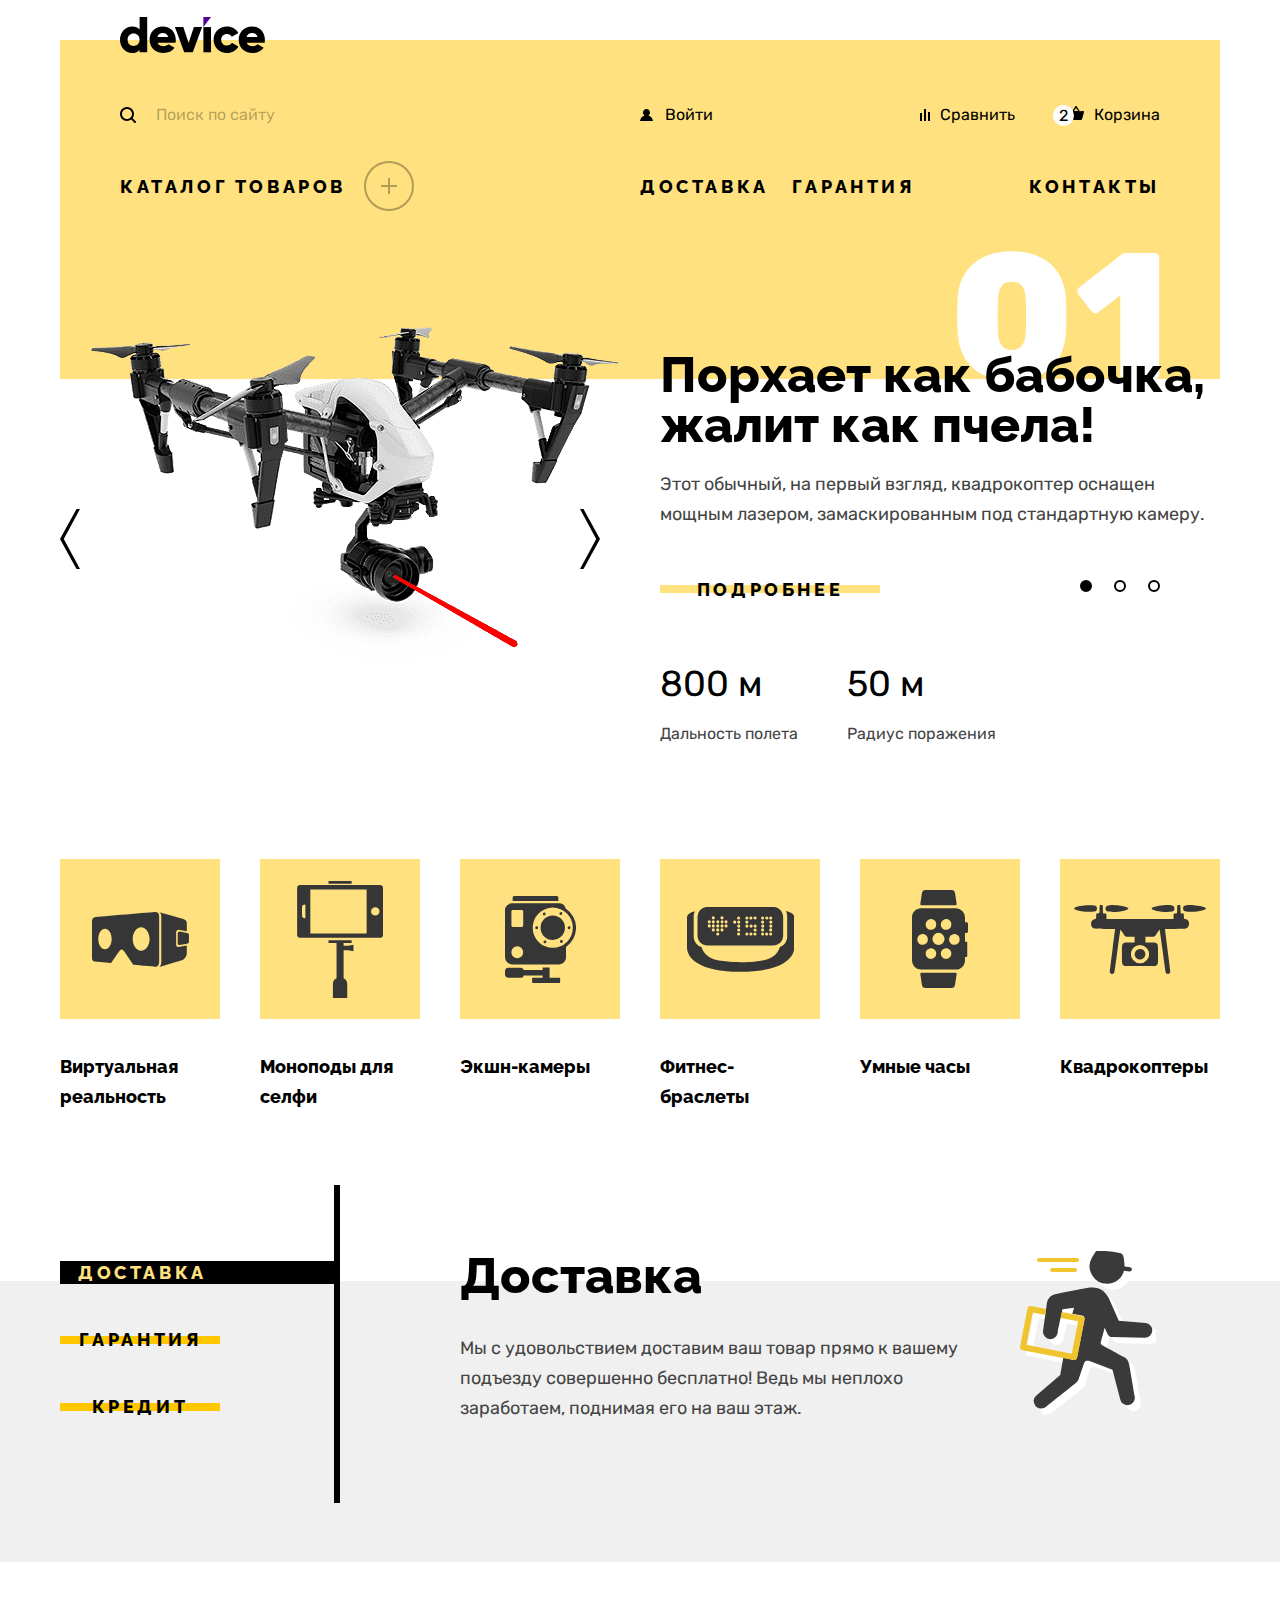
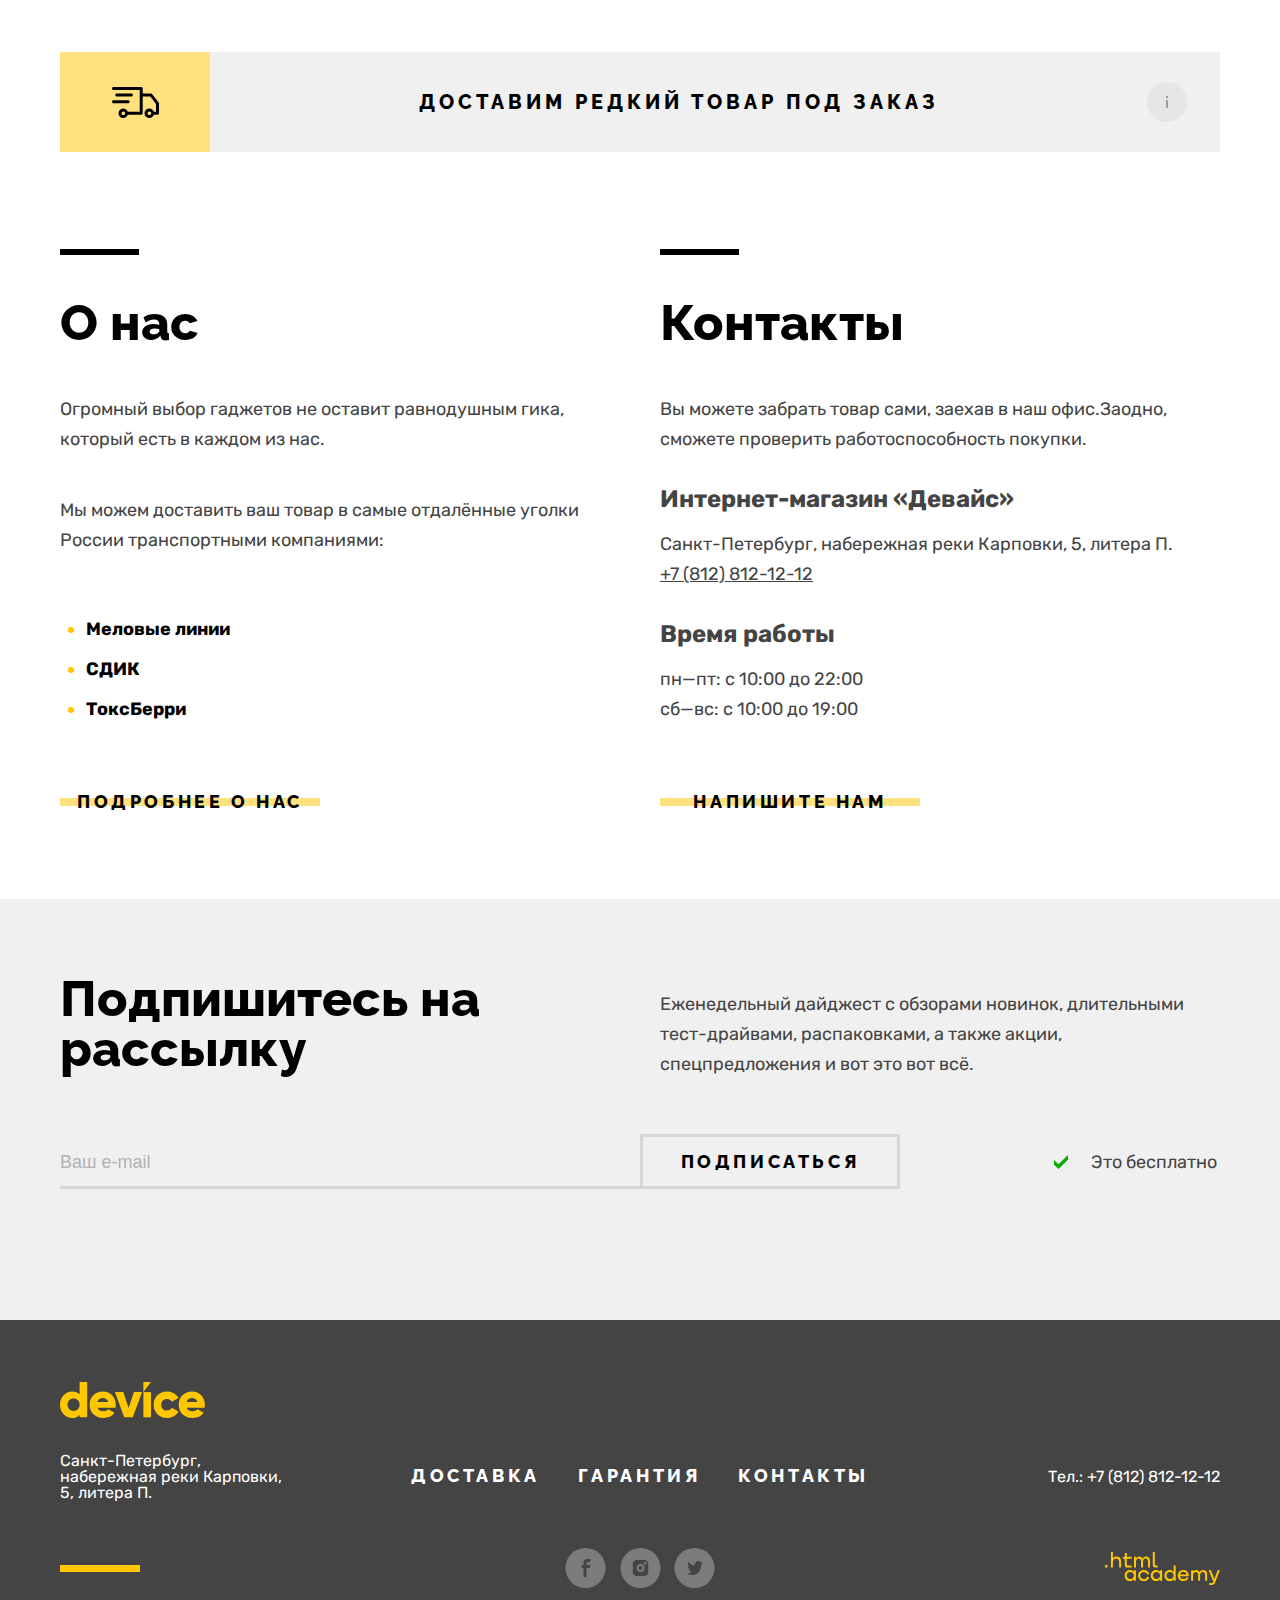
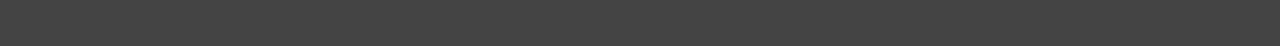
==== commit 9e559d1a: "финальные правки" ====
--- a/index.html
+++ b/index.html
@@ -4,18 +4,20 @@
     <meta charset="utf-8">
     <title>HTML Academy: Девайс</title>
     <link rel="stylesheet" href="styles/styles.css">
+    <link rel="icon" href="images/favicon.ico">
   </head>
   <body>
     <header class="page-header">
       <a class="page-logo-link" href="index.html">
-        <img class="logo" src="images/logo/device-header.svg" width="145" height="36" alt="Логотип Магазина «Девайс»">
+        <img class="logo" src="images/logo/device-header.svg" width="145" height="36" alt="Логотип Магазина «Девайс».">
       </a>
 
       <nav class="navigation">
         <ul class="navigation-users">
           <li class="navigation-users-item">
             <form class="search-page" action="https://echo.htmlacademy.ru/" method="get">
-              <input class="search" type="search" placeholder="Поиск по сайту" name="search">
+              <label class="visually-hidden" for="search-page">Поиск</label>
+              <input class="search" type="search" id="searchpage" placeholder="Поиск по сайту" name="search">
               <button class="button-search" type="submit">Найти</button>
             </form>
           </li>
@@ -34,6 +36,32 @@
               <span class="cart">2</span>
               Корзина
             </a>
+            <div class="popover">
+              <div class="popover-content">
+                <h2 class="visually-hidden">Корзина</h2>
+                <ul class="popover-cart-list">
+                  <li class="popover-cart-item">
+                    <img class="cart-image" src="images/catalog/product-1.jpg" width="41" height="43" alt="продукт в корзине.">
+                    <p class="cart-text">Любительская селфи-палка</p>
+                    <button type="button" class="cart-button">
+                      <span class="visually-hidden">Удалить из карзины</span>
+                    </button>
+                  </li>
+                  <li class="popover-cart-item">
+                    <img class="cart-image" src="images/catalog/product-2.jpg" width="41" height="43" alt="продукт в корзине.">
+                    <p class="cart-text">Профессиональная селфи-палка</p>
+                    <button type="button" class="cart-button">
+                      <span class="visually-hidden">Удалить из карзины</span>
+                    </button>
+                  </li>
+                </ul>
+              </div>
+              <ul class="cart-summary-list">
+                <li class="cart-summary-item">Товаров: 2</li>
+                <li class="cart-summary-item">Сумма: 2000 ₽</li>
+              </ul>
+              <a class="popover-cart-link" href="#">Открыть корзину</a>
+            </div>
           </li>
         </ul>
         <ul class="navigation-list">
@@ -42,15 +70,29 @@
               <span class="catalog-more"></span>
               Каталог товаров
             </a>
+            <ul class="submenu-list">
+              <li class="submenu-item">
+                <a class="submenu-link" href="#">Виртуальная реальность</a>
+                <a class="submenu-link" href="#">Моноподы для cелфи</a>
+                <a class="submenu-link" href="#">Экшн-камеры</a>
+              </li>
+              <li class="submenu-item">
+                <a class="submenu-link" href="#">Фитнес-браслеты</a>
+                <a class="submenu-link" href="#">Умные часы</a>
+              </li>
+              <li class="submenu-item">
+                <a class="submenu-link" href="#">Квадрокоптеры</a>
+              </li>
+            </ul>
           </li>
           <li class="navigation-list-item">
-            <a class="navigation-list-link" href="delivery.html">Доставка</a>
+            <a class="navigation-list-link" href="#">Доставка</a>
           </li>
           <li class="navigation-list-item">
-            <a class="navigation-list-link" href="guarantee.html">Гарантия</a>
+            <a class="navigation-list-link" href="#">Гарантия</a>
           </li>
           <li class="navigation-list-item">
-            <a class="navigation-list-link" href="contacts.html">Контакты</a>
+            <a class="navigation-list-link" href="#">Контакты</a>
           </li>
         </ul>
       </nav>
@@ -58,9 +100,10 @@
 
     <main class="main-container main-index">
       <div class="page-container">
+        <h1 class="visually-hidden">Магазин «Девайс»</h1>
         <section class="slider">
           <div class="slider-item">
-            <img class="slider-image" src="images/slider/slider-1.png" width="560" height="560" alt="Фото квадрокоптера">
+            <img class="slider-image" src="images/slider/slider-1.png" width="560" height="560" alt="Фото квадрокоптера.">
             <div class="slider-container">
               <h3 class="slider-subtitle">Порхает как бабочка, жалит как пчела!</h3>
               <span class="slider-number">01</span>
@@ -76,7 +119,7 @@
           </div>
 
           <div class="slider-item visually-hidden">
-            <img class="slider-image" src="images/slider/slider-2.png" width="560" height="560" alt="Фото фитнес-браслета">
+            <img class="slider-image" src="images/slider/slider-2.png" width="560" height="560" alt="Фото фитнес-браслета.">
             <div class="slider-container">
               <h3 class="slider-subtitle">Худеем правильно!</h3>
               <p class="slider-discription">Мотивирующие фитнес-браслеты помогут найти в себе силы не пропускать занятия и соблюдать диету.</p>
@@ -89,7 +132,7 @@
           </div>
 
           <div class="slider-item visually-hidden">
-            <img class="slider-image" src="images/slider/slider-3.png" width="560" height="560" alt="Фото селфи-палки">
+            <img class="slider-image" src="images/slider/slider-3.png" width="560" height="560" alt="Фото селфи-палки.">
             <div class="slider-container">
               <h3 class="slider-subtitle">Делай селфи,как Бен Стиллер!</h3>
               <p class="slider-discription">Самая длинная палка для селфи доступна в нашем магазине. Восемь (Восемь, Карл!) метров длиной и весом всего 5 кг.</p>
@@ -106,11 +149,9 @@
           </div>
 
           <button class="slider-button slider-prev" type="button">
-            <img class="slider-next-image" src="images/icons/left-arrow.svg" width="20" height="60" alt="Предыдущий">
             <span class="visually-hidden">Предыдущий девайс</span>
           </button>
           <button class="slider-button slider-next" type="button">
-            <img class="slider-next-image" src="images/icons/right-arrow.svg" width="20" height="60" alt="Следующий">
             <span class="visually-hidden">Следующий девайс</span>
           </button>
           <ol class="slider-pagination">
@@ -138,44 +179,49 @@
             <li class="product-item">
               <a class="product-link" href="#">
                 <span class="product-bg">
-                  <img class="product-image" src="images/product/popular-1.svg" width="97" height="55" alt="Очки виртуальной реальности">
-                </span>Виртуальная
-                реальность
-              </a>
-            </li>
-            <li class="product-item">
-              <a class="product-link" href="#">
-                <span class="product-bg">
-                  <img class="product-image" src="images/product/popular-2.svg" width="86" height="117" alt="Монопод для селфи">
-                </span>Моноподы для селфи
-              </a>
-            </li>
-            <li class="product-item">
-              <a class="product-link" href="#">
-                <span class="product-bg">
-                  <img class="product-image" src="images/product/popular-3.svg" width="71" height="87" alt="Экшн-камера">
-                </span> Экшн-камеры
-              </a>
-            </li>
-            <li class="product-item">
-              <a class="product-link" href="#">
-                <span class="product-bg">
-                  <img class="product-image" src="images/product/popular-4.svg" width="107" height="65" alt="Фитнес-браслет">
-                </span>Фитнес-браслеты
-              </a>
-            </li>
-            <li class="product-item">
-              <a class="product-link" href="#">
-                <span class="product-bg">
-                  <img class="product-image" src="images/product/popular-5.svg" width="56" height="98" alt="Умные часы">
-                </span>Умные часы
-              </a>
-            </li>
-            <li class="product-item">
-              <a class="product-link" href="#">
-                <span class="product-bg">
-                  <img class="product-image" src="images/product/popular-6.svg" width="132" height="69" alt="Квадрокоптер">
-                </span>Квадрокоптеры
+                  <img class="product-image" src="images/product/popular-1.svg" width="97" height="55" alt="Очки виртуальной реальности.">
+                </span>
+                Виртуальная реальность
+              </a>
+            </li>
+            <li class="product-item">
+              <a class="product-link" href="#">
+                <span class="product-bg">
+                  <img class="product-image" src="images/product/popular-2.svg" width="86" height="117" alt="Монопод для селфи.">
+                </span>
+                Моноподы для селфи
+              </a>
+            </li>
+            <li class="product-item">
+              <a class="product-link" href="#">
+                <span class="product-bg">
+                  <img class="product-image" src="images/product/popular-3.svg" width="71" height="87" alt="Экшн-камера.">
+                </span>
+                Экшн-камеры
+              </a>
+            </li>
+            <li class="product-item">
+              <a class="product-link" href="#">
+                <span class="product-bg">
+                  <img class="product-image" src="images/product/popular-4.svg" width="107" height="65" alt="Фитнес-браслет.">
+                </span>
+                Фитнес-браслеты
+              </a>
+            </li>
+            <li class="product-item">
+              <a class="product-link" href="#">
+                <span class="product-bg">
+                  <img class="product-image" src="images/product/popular-5.svg" width="56" height="98" alt="Умные часы.">
+                </span>
+                Умные часы
+              </a>
+            </li>
+            <li class="product-item">
+              <a class="product-link" href="#">
+                <span class="product-bg">
+                  <img class="product-image" src="images/product/popular-6.svg" width="132" height="69" alt="Квадрокоптер.">
+                </span>
+                Квадрокоптеры
               </a>
             </li>
           </ul>
@@ -201,28 +247,32 @@
               <p class="servive-discription">Мы с удовольствием доставим ваш товар прямо к вашему подъезду совершенно бесплатно! Ведь мы неплохо заработаем, поднимая его на ваш этаж.
               </p>
             </div>
-            <img class="service-image" src="images/service/delivery.svg" width="136" height="164" alt="Доставка">
+            <img class="service-image" src="images/service/delivery.svg" width="136" height="164" alt="Доставка.">
           </div>
           <div class="service-item visually-hidden">
             <h3 class="service-title">Гарантия</h3>
             <p class="servive-discription">Если из-за возгорания купленного у нас товара у вас сгорит дом — не переживайте, мы выдадим вам новый. Товар, не дом, конечно же.
             </p>
-            <img class="service-image" src="images/service/warranty.svg" width="171" height="195" alt="Гарантия">
+            <img class="service-image" src="images/service/warranty.svg" width="171" height="195" alt="Гарантия.">
           </div>
           <div class="service-item visually-hidden">
             <h3 class="service-title">Кредит</h3>
             <p class="servive-discription">Залезть в долговую яму стало проще! Кредитные консультанты подберут для вас наиболее выгодные условия кредита. Выгодные для банка, разумеется.
             </p>
-            <img class="service-image" src="images/service/credit.svg" width="149" height="180" alt="Кредит">
+            <img class="service-image" src="images/service/credit.svg" width="149" height="180" alt="Кредит.">
           </div>
         </div>
       </section>
       <div class="page-container">
         <div class="delivery">
           <a class="delivery-link" href="#">
-            <span class="car-icon-bg"></span>
+            <span class="car-icon-bg">
+              <img class="car-icon" src="images/delivery/car.svg" width="47" height="31" alt="грузовик.">
+            </span>
             <span class="delivery-discription">Доставим редкий товар под заказ</span>
-            <span class="info-icon-bg"></span>
+            <span class="info-icon-bg">
+              <img class="info-icon" src="images/delivery/info.svg" width="2" height="12" alt="информация.">
+            </span>
           </a>
         </div>
 
@@ -281,6 +331,7 @@
     <footer class="page-footer">
       <div class="page-footer-container">
         <a class="footer-logo-link" href="index.html">
+          <span class="visually-hidden">Лого Девайс</span>
           <svg class="footer-logo-icon" aria-hidden="true" focusable="false" width="145" height="36" viewBox="0 0 145 36" fill="none" xmlns="http://www.w3.org/2000/svg">
             <path d="M27.2 0V35.3H19.6V32.9C17.9 34.8 15.5 36 12.1 36C5.5 36 0 30.2 0 22.7C0 15.2 5.5 9.4 12.1 9.4C15.5 9.4 18 10.6 19.6 12.5V0H27.2ZM19.6 22.7C19.6 18.9 17.1 16.5 13.6 16.5C10.1 16.5 7.6 18.9 7.6 22.7C7.6 26.5 10.1 28.9 13.6 28.9C17.1 28.8 19.6 26.5 19.6 22.7Z" />
             <path d="M43.7 29.1999C45.8 29.1999 47.5 28.3999 48.5 27.2999L54.6 30.7999C52.1 34.1999 48.4 35.9999 43.6 35.9999C35 35.9999 29.6 30.1999 29.6 22.6999C29.6 15.1999 35 9.3999 43 9.3999C50.4 9.3999 55.8 15.0999 55.8 22.6999C55.8 23.7999 55.7 24.7999 55.5 25.6999H37.6C38.6 28.2999 40.9 29.1999 43.7 29.1999ZM48.3 20.0999C47.5 17.1999 45.2 16.0999 42.9 16.0999C40 16.0999 38.1 17.4999 37.4 20.0999H48.3Z" />
@@ -305,13 +356,13 @@
             <nav class="footer-navigation-service">
               <ul class="footer-service-list">
                 <li class="footer-service-item">
-                  <a class="footer-service-link" href="delivery.html">Доставка</a>
+                  <a class="footer-service-link" href="#">Доставка</a>
                 </li>
                 <li class="footer-service-item">
-                  <a class="footer-service-link" href="guarantee.html">Гарантия</a>
+                  <a class="footer-service-link" href="#">Гарантия</a>
                 </li>
                 <li class="footer-service-item">
-                  <a class="footer-service-link" href="contacts.html">Контакты</a>
+                  <a class="footer-service-link" href="#">Контакты</a>
                 </li>
               </ul>
             </nav>
@@ -354,10 +405,62 @@
             </li>
           </ul>
           <a class="footer-html-link" href="https://htmlacademy.ru/">
+            <span class="visually-hidden">HTML Академия</span>
             <svg class="footer-html-icon" aria-hidden="true" focusable="false" width="115" height="33" fill="none" xmlns="http://www.w3.org/2000/svg"><path fill-rule="evenodd" clip-rule="evenodd" d="M0 12.9v2.6h2.5v-2.6H0ZM11.6 4.5c-1.6 0-2.8.7-3.6 1.7h-.1V0h-2v15.5h2v-5.3c0-2.1 1.3-3.6 3.3-3.6 1.8 0 2.9 1.4 2.9 3.2v5.7h2V9.4c.1-3-1.8-4.9-4.5-4.9ZM26.6 4.8h-4.8V1.1h-2v3.8h-1.9v2h1.9v6c0 1.7 1 2.7 2.7 2.7h4.1v-2h-3.7c-.7 0-1.1-.4-1.1-1.1V6.8h4.8v-2ZM41.1 4.6c-1.6 0-2.9.8-3.5 2.1h-.1c-.6-1.2-1.8-2.1-3.4-2.1-1.4 0-2.5.8-3.1 1.8h-.1V4.8H29v10.6h2V10c0-2 1-3.5 2.6-3.5 1.5 0 2.4 1 2.4 2.6v6.3h2V9.8c0-2.4 1.4-3.3 2.6-3.3 1.5 0 2.4 1 2.4 2.6v6.3h2V8.9c.1-2.5-1.4-4.3-3.9-4.3ZM47.8 12.7c0 1.7 1 2.7 2.8 2.7h2v-2h-1.7c-.7 0-1.1-.4-1.1-1.1V0h-2v12.7ZM28.9 19.7c-.9-1.1-2.2-1.8-3.9-1.8-3.1 0-5.4 2.3-5.4 5.6s2.3 5.6 5.4 5.6c1.8 0 3-.8 3.8-1.9h.1v1.6h2V18.2h-2v1.5Zm-3.6 7.4c-2.2 0-3.6-1.6-3.6-3.6s1.4-3.6 3.6-3.6 3.6 1.6 3.6 3.6c0 1.9-1.4 3.6-3.6 3.6ZM44.2 22c-.5-2.4-2.6-4.1-5.4-4.1a5.4 5.4 0 0 0-5.6 5.6c0 3.1 2.2 5.6 5.6 5.6 2.8 0 4.9-1.8 5.4-4.2h-2.1a3.4 3.4 0 0 1-3.3 2.3c-2.2 0-3.6-1.6-3.6-3.6s1.4-3.6 3.6-3.6c1.6 0 2.8 1 3.3 2.2h2.1V22ZM55.1 19.7c-.9-1.1-2.2-1.8-3.9-1.8-3.1 0-5.4 2.3-5.4 5.6s2.3 5.6 5.4 5.6c1.8 0 3-.8 3.8-1.9h.1v1.6h2V18.2h-2v1.5Zm-3.6 7.4c-2.2 0-3.6-1.6-3.6-3.6s1.4-3.6 3.6-3.6 3.6 1.6 3.6 3.6c0 1.9-1.5 3.6-3.6 3.6ZM68.7 19.8c-.9-1.1-2.2-1.9-3.9-1.9-3.1 0-5.4 2.3-5.4 5.6s2.2 5.6 5.4 5.6c1.7 0 3-.8 3.8-1.8h.1v1.5h2V13.4h-2v6.4Zm-3.6 7.3c-2.2 0-3.6-1.6-3.6-3.6s1.4-3.6 3.6-3.6 3.6 1.6 3.6 3.6c-.1 2-1.5 3.6-3.6 3.6ZM78.3 17.9c-3.3 0-5.5 2.5-5.5 5.6 0 3 2.1 5.6 5.5 5.6 2.5 0 4.5-1.3 5.2-3.6h-2.1c-.5 1-1.6 1.6-3 1.6-1.9 0-3.3-1.3-3.4-2.9h8.8c.2-3.6-2-6.3-5.5-6.3Zm0 1.9c1.7 0 3 1 3.3 2.6h-6.5c.3-1.5 1.5-2.6 3.2-2.6ZM98.2 17.9c-1.6 0-2.9.8-3.6 2h-.1c-.6-1.2-1.8-2-3.4-2-1.4 0-2.5.7-3.1 1.8v-1.5h-1.9v10.6h2v-5.4c0-2 1-3.4 2.6-3.5 1.5 0 2.4 1 2.4 2.6v6.3h2v-5.6c0-2.4 1.4-3.3 2.6-3.3 1.5 0 2.4 1 2.4 2.6v6.3h2v-6.5c.1-2.6-1.4-4.4-3.9-4.4ZM109.4 27l-3.6-8.9h-2.2l4.8 11.6c-.3.9-.7 1.2-1.7 1.2h-2.5v2h2.5c1.8 0 2.8-.8 3.5-2.6l4.7-12.2h-2.1l-3.4 8.9Z" /></svg>
           </a>
         </section>
       </div>
     </footer>
+
+    <div class="modal-container">
+      <div class="modal modal-delivery">
+        <button class="modal-close-button">
+          <span class="visually-hidden">Закрыть</span>
+        </button>
+        <section class="modal-content">
+          <h2 class="modal-title">Доставка под заказ</h2>
+          <form class="appointment-form" action="https://echo.htmlacademy.ru/" method="post">
+            <p class="field-group appointment-form-name">
+              <label class="form-label" for="appointment-name">
+                Ваше имя
+              </label>
+              <input class="field-modal" type="text" id="appointment-name" name="appointment-name" placeholder="Имя Фамилия">
+              <span class="form-text important">Пожалуйста, представьтесь</span>
+            </p>
+            <p class="field-group appointment-form-email">
+              <label class="form-label" for="appointment-email">
+                Ваш e-mail:
+              </label>
+              <input class="field-modal input-email" type="text" id="appointment-email" name="appointment-email" placeholder="krasotka92@mail.ru">
+              <span class="form-text">Забавный у вас адрес</span>
+            </p>
+            <p class="field-group appointment-form-product">
+              <label class="form-label" for="appointment-product">
+                Что нужно привезти:
+              </label>
+              <input class="field-modal" type="text" id="appointment-product" name="appointment-product" placeholder="В свободной форме">
+            </p>
+            <p class="field-group appointment-form-amount">
+              <span class="form-label form-label-icon">
+                <label for="appointment-amount">
+                  Количество:
+                </label>
+                <button class="form-info" type="button">
+                    <img class="form-info-icon" src="images/delivery/info.svg" width="2" height="12" alt="информация.">
+                </button>
+                <button class="button-modal minus" type="button">
+                  <span class="visually-hidden">Убавить количество</span>
+                </button>
+                <button class="button-modal plus" type="button">
+                  <span class="visually-hidden">Прибавить количество</span>
+                </button>
+              </span>
+              <input class="field-modal input-amount" type="text" id="appointment-amount" name="appointment-amount" placeholder="1">
+            </p>
+            <button class="button button-modal" type="submit"><span class="button-rectangle">Отправить</span></button>
+          </form>
+        </section>
+      </div>
+    </div>
   </body>
 </html>
--- a/styles/styles.css
+++ b/styles/styles.css
@@ -1,1662 +1,2182 @@
 @font-face {
-    font-family: raleway;
-    font-style: normal;
-    font-weight: 800;
-    src: url("../fonts/raleway/raleway-800.woff2") format("woff2");
-    font-display: swap;
+  font-family: raleway;
+  font-style: normal;
+  font-weight: 800;
+  src: url("../fonts/raleway/raleway-800.woff2") format("woff2");
+  font-display: swap;
 }
 
 @font-face {
-    font-family: rubik;
-    font-style: normal;
-    font-weight: 400;
-    src: url("../fonts/rubik/rubik-400.woff2") format("woff2");
-    font-display: swap;
+  font-family: rubik;
+  font-style: normal;
+  font-weight: 400;
+  src: url("../fonts/rubik/rubik-400.woff2") format("woff2");
+  font-display: swap;
 }
 
 @font-face {
-    font-family: rubik;
-    font-style: normal;
-    font-weight: 700;
-    src: url("../fonts/rubik/rubik-700.woff2") format("woff2");
-    font-display: swap;
+  font-family: rubik;
+  font-style: normal;
+  font-weight: 700;
+  src: url("../fonts/rubik/rubik-700.woff2") format("woff2");
+  font-display: swap;
 }
 @font-face {
-    font-family: rubik;
-    font-style: normal;
-    font-weight: 800;
-    src: url("../fonts/rubik/rubik-800.woff2") format("woff2");
-    font-display: swap;
+  font-family: rubik;
+  font-style: normal;
+  font-weight: 800;
+  src: url("../fonts/rubik/rubik-800.woff2") format("woff2");
+  font-display: swap;
 }
 html {
-    height: 100%;
+  height: 100%;
 }
 body {
+  display: flex;
+  flex-direction: column;
+  min-height: 100%;
+  margin: 0;
+  font-family: rubik, sans-serif;
+  font-size: 18px;
+  line-height: 30px;
+  color: #000000;
+  background-color: #FFFFFF;
+}
+.button {
+  position: relative;
+  display: inline-block;
+  box-sizing: border-box;
+  font-family: raleway, sans-serif;
+  font-size: 18px;
+  line-height: 21px;
+  text-align: center;
+  letter-spacing: 0.2em;
+  color: #000000;
+  background-color: transparent;
+  text-decoration: none;
+  text-transform: uppercase;
+  cursor: pointer;
+}
+.button::before {
+  position: absolute;
+  content: "";
+  top: 50%;
+  left: 0;
+  width: 100%;
+  height: 8px;
+  transform: translateY(-50%);
+  background-color: #FFE17F;
+}
+.button:hover::before {
+  position: absolute;
+  content: "";
+  top: 50%;
+  left: 0;
+  width: 100%;
+  height: 50px;
+  transform: translateY(-50%);
+  background-color: #FFE17F;
+}
+.button:focus {
+  outline: none;
+}
+.button:focus::before {
+  position: absolute;
+  content: "";
+  top: 50%;
+  left: 0;
+  width: 100%;
+  height: 8px;
+  transform: translateY(-50%);
+  background-color: #AF4FFF;
+}
+.button:active {
+  color: rgba(0, 0, 0, 0.3);
+}
+.button:active::before {
+  position: absolute;
+  content: "";
+  top: 50%;
+  left: 0;
+  width: 100%;
+  height: 50px;
+  transform: translateY(-50%);
+  background-color: rgba(255, 225, 127, 1);
+}
+.visually-hidden {
+  position: absolute;
+  width: 1px;
+  height: 1px;
+  margin: -1px;
+  padding: 0;
+  border: 0;
+  clip: rect(0 0 0 0);
+  overflow: hidden;
+}
+.page-header {
+  width: 1160px;
+  margin: 0 auto;
+  margin-top: 40px;
+  padding-left: 60px;
+  padding-right: 60px;
+  padding-bottom: 167px;
+  color: #000000;
+  background-color: #FFE17F;
+  box-sizing: border-box;
+}
+.page-logo-link {
+  display: block;
+  width: 145px;
+  margin-top: -23px;
+  margin-bottom: 35px;
+}
+.navigation-users {
+  position: relative;
+  display: flex;
+  justify-content: space-between;
+  align-items: baseline;
+  flex-wrap: wrap;
+  width: 100%;
+  margin: 0;
+  margin-bottom: 29px;
+  padding: 0;
+  font-size: 16px;
+  list-style-type: none;
+}
+.search-page {
+  position: relative;
+}
+.search {
+  font-family: rubik, sans-serif;
+  font-size: 16px;
+  line-height: 19px;
+  padding: 8px 0;
+  padding-left: 36px;
+  padding-right: 87px;
+  border: none;
+  background-color: transparent;
+  width: 95%;
+  background-image: url(../images/nav-header/search.svg);
+  background-repeat: no-repeat;
+  background-size: 16px 16px;
+  background-position: center left;
+}
+.search::placeholder {
+  color: rgba(0,0,0,0.3);
+}
+.search:hover::placeholder {
+  color: rgba(0,0,0,0.6);
+}
+.search:focus {
+  outline: 2px solid #af4fff;
+  border-radius: 20px;
+  background-position: left 10px center;
+}
+.search:active {
+  outline: 2px solid #000000;
+  border-radius: 20px;
+  background-position: left 10px center;
+}
+.search:active + .button-search {
+  display: block;
+}
+.button-search {
+  display: none;
+  font-size: 16px;
+  line-height: 19px;
+  padding: 8px 54px;
+  margin: 0;
+  background-color: inherit;
+  position: absolute;
+  right: 5%;
+  top: 0;
+  border: none;
+  border-left: 2px solid #000000;
+  border-radius: 0 20px 20px 0;
+}
+.button-search:hover {
+  background-color: #000000;
+  color: #ffffff;
+}
+.button-search:focus {
+  outline: 2px solid #af4fff;
+}
+.navigation-users-item:nth-child(1) {
+  width: 50%;
+}
+.navigation-users-item:nth-child(2) {
+  margin-right: auto;
+}
+.navigation-users-item:nth-child(3) {
+  margin-right: 38px;
+}
+.navigation-users-link {
+  position: relative;
+  display: block;
+  line-height: 19px;
+  text-align: left;
+  color: inherit;
+  text-decoration: none;
+}
+.navigation-users-item:nth-child(2) .navigation-users-link {
+  padding-left: 25px;
+  background-image: url(../images/nav-header/user.svg);
+  background-repeat: no-repeat;
+  background-size: 13px 12px;
+  background-position: center left;
+}
+.navigation-users-item:nth-child(3) .navigation-users-link {
+  padding-left: 20px;
+  background-image: url(../images/nav-header/compare.svg);
+  background-repeat: no-repeat;
+  background-size: 10px 12px;
+  background-position: center left;
+}
+.navigation-users-item:nth-child(4) .navigation-users-link {
+  position: relative;
+  padding-left: 41px;
+  background-image: url(../images/nav-header/cart.svg);
+  background-repeat: no-repeat;
+  background-size: 16px 14px;
+  background-position: bottom 4px left 15px;
+}
+.navigation-users-link:hover {
+  opacity: 0.6;
+}
+.navigation-users-link:focus {
+  outline: none;
+}
+.navigation-users-link:focus::after {
+  content: "";
+  width: calc(100% + 44px);
+  height: calc(100% + 20px);
+  border: 2px solid #AF4FFF;
+  border-radius: 20px;
+  position: absolute;
+  left: 50%;
+  top: 50%;
+  transform: translateX(-50%) translateY(-50%);
+}
+.navigation-users-link:active {
+  opacity: 0.3;
+}
+.cart {
+  position: absolute;
+  content: "";
+  left: 0;
+  display: flex;
+  justify-content: center;
+  align-items: center;
+  width: 21px;
+  height: 21px;
+  border-radius: 10.5px;
+  background-color: #fff;
+}
+.popover {
+  display: none;
+  position: absolute;
+  top: 35px;
+  right: -80px;
+  z-index: 3;
+  box-sizing: border-box;
+  width: 320px;
+  font-family: rubik, sans-serif;
+  font-weight: 400;
+  font-size: 16px;
+  line-height: 20px;
+  color: #FFFFFF;
+  background-color: #000000;
+}
+.cart-summary-list {
+  display: flex;
+  margin-bottom: 20px;
+  padding: 15px 20px;
+  justify-content: space-between;
+  align-items: center;
+  list-style-type: none;
+  background-color: rgba(26, 26, 26, 1);
+}
+.popover-cart-link {
+  display: block;
+  box-sizing: border-box;
+  padding: 15px 20px;
+  margin: 20px;
+  font-family: raleway, sans-serif;
+  font-size: 18px;
+  line-height: 21px;
+  text-align: center;
+  letter-spacing: 0.2em;
+  color: #000000;
+  background-color: #FFFFFF;
+  text-decoration: none;
+  text-transform: uppercase;
+  cursor: pointer;
+}
+.popover-cart-link:hover {
+  color: #000000;
+  background-color: #FFE17F;
+}
+.popover-cart-link:active {
+  color: rgba(0, 0, 0, 0.3);
+  background-color: #FFE17F;
+}
+.popover-cart-list {
+  margin: 20px auto;
+  padding: 0;
+  list-style-type: none;
+}
+.popover-cart-item {
+  position: relative;
+  display: flex;
+  justify-content: space-between;
+  align-items: center;
+  padding: 0 20px;
+}
+.popover-cart-item:hover {
+  opacity: 0.6;
+}
+.popover-cart-item:focus .cart-text {
+  color: #AF4FFF;
+}
+.popover-cart-item:active {
+  opacity: 0.3;
+}
+.popover-cart-item + .popover-cart-item {
+  padding-top: 20px;
+  margin-top: 20px;
+  border-top: 1px solid rgba(255, 255, 255, 0.1);
+}
+.cart-text {
+  max-width: 60%;
+  margin: 0;
+}
+.cart-button {
+  width: 11px;
+  height: 11px;
+  align-self: flex-start;
+  background-image: url(../images/popover/delete.svg);
+  background-repeat: no-repeat;
+  background-position: center center;
+  border: none;
+  background-color: transparent;
+  cursor: pointer;
+}
+.navigation-list {
+  position: relative;
+  display: flex;
+  justify-content: space-between;
+  flex-wrap: wrap;
+  width: 100%;
+  margin: 0;
+  padding: 15px 0;
+  font-family: raleway, sans-serif;
+  font-weight: 800;
+  line-height: 21px;
+  letter-spacing: 0.2em;
+  list-style-type: none;
+}
+.navigation-list-link {
+  position: relative;
+  text-align: left;
+  color: inherit;
+  text-decoration: none;
+  text-transform: uppercase;
+}
+.navigation-list-item:nth-child(1) {
+  width: 50%;
+}
+.navigation-list-item:last-child {
+  margin-left: auto;
+}
+.navigation-list-item:nth-child(3) {
+  margin-left: 23px;
+}
+.navigation-list-link:hover {
+  border-bottom: 2px solid #000000;
+}
+.navigation-list-link:focus {
+  outline: none;
+}
+.navigation-list-link:focus::after {
+  content: "";
+  width: calc(100% + 37px);
+  height: calc(100% + 28px);
+  border: 2px solid #AF4FFF;
+  border-radius: 25px;
+  position: absolute;
+  left: -22px;
+  top: 50%;
+  transform: translateY(-50%);
+}
+.navigation-list-link:active {
+  border-bottom: 2px solid #000000;
+  opacity: 0.3;
+}
+.catalog-link {
+  position: relative;
+  padding-top: 15px;
+  padding-bottom: 15px;
+  padding-right: 68px;
+  box-sizing: border-box;
+  text-align: left;
+  color: inherit;
+  text-decoration: none;
+  text-transform: uppercase;
+}
+.catalog-more {
+  position: absolute;
+  content: "";
+  top: 0;
+  right: 0;
+  width: 46px;
+  height: 46px;
+  border-radius: 50%;
+  border: 2px solid rgb(0, 0, 0);
+  background-image: url(../images/icons/plus.svg);
+  background-size: 16px 16px;
+  background-repeat: no-repeat;
+  background-position: center center;
+  opacity: 0.3;
+}
+.submenu-list {
+  display: none;
+  position: absolute;
+  width: 1160px;
+  top: +50px;
+  left: -60px;
+  display: none;
+  font-family: rubik, sans-serif;
+  font-weight: 400;
+  font-size: 16px;
+  line-height: 18px;
+  padding: 33px 60px 60px;
+  letter-spacing: normal;
+  list-style-type: none;
+  box-sizing: border-box;
+  background-color: rgba(255, 225, 127, 1);
+  z-index: 2;
+}
+.submenu-item:not(:last-child) {
+  margin-right: 44px;
+}
+.submenu-link {
+  text-decoration: none;
+  display: block;
+  color: black;
+}
+.submenu-link:not(:last-child) {
+  margin-bottom: 17px;
+}
+.catalog-link:hover .catalog-more {
+  background-image: url(../images/icons/minus.svg);
+  opacity: 1;
+}
+ .catalog-link:hover + .submenu-list {
     display: flex;
-    flex-direction: column;
-    min-height: 100%;
-    margin: 0;
-    font-family: rubik, sans-serif;
-    font-size: 18px;
-    line-height: 30px;
-    color: #000000;
-    background-color: #FFFFFF;
-}
-.button {
-    position: relative;
-    display: inline-block;
-    box-sizing: border-box;
-    font-family: raleway, sans-serif;
-    font-size: 18px;
-    line-height: 21px;
-    text-align: center;
-    letter-spacing: 0.2em;
-    color: #000000;
-    background-color: transparent;
-    text-decoration: none;
-    text-transform: uppercase;
-    cursor: pointer;
-}
-.button::before {
-    position: absolute;
-    content: "";
-    top: 50%;
-    left: 0;
-    width: 100%;
-    height: 8px;
-    transform: translateY(-50%);
-    background-color: #FFE17F;
-}
-.button:hover::before {
-    position: absolute;
-    content: "";
-    top: 50%;
-    left: 0;
-    width: 100%;
-    height: 50px;
-    transform: translateY(-50%);
-    background-color: #FFE17F;
-}
-.button:focus {
-    outline: none;
-}
-.button:focus::before {
-    position: absolute;
-    content: "";
-    top: 50%;
-    left: 0;
-    width: 100%;
-    height: 8px;
-    transform: translateY(-50%);
-    background-color: #AF4FFF;
-}
-.button:active::before {
-    position: absolute;
-    content: "";
-    top: 50%;
-    left: 0;
-    width: 100%;
-    height: 50px;
-    transform: translateY(-50%);
-    opacity: 0.3;
-    background-color: #FFE17F;
-}
-.visually-hidden {
-    position: absolute;
-    width: 1px;
-    height: 1px;
-    margin: -1px;
-    padding: 0;
-    border: 0;
-    clip: rect(0 0 0 0);
-    overflow: hidden;
-}
-.page-header {
-    width: 1160px;
-    margin: 0 auto;
-    margin-top: 40px;
-    padding-left: 60px;
-    padding-right: 60px;
-    padding-bottom: 167px;
-    color: #000000;
-    background-color: #FFE17F;
-    box-sizing: border-box;
-}
-.page-logo-link {
-    display: block;
-    width: 145px;
-    margin-top: -23px;
-    margin-bottom: 35px;
-}
-.navigation-users {
-    display: flex;
-    justify-content: space-between;
-    align-items: baseline;
-    flex-wrap: wrap;
-    width: 100%;
-    margin: 0;
-    margin-bottom: 29px;
-    padding: 0;
-    font-size: 16px;
-    list-style-type: none;
-}
-.search-page {
-    background-image: url(../images/nav-header/search.svg);
-    background-repeat: no-repeat;
-    background-size: 16px 16px;
-    background-position: center left;
-}
-.search {
-    font-size: 16px;
-    line-height: 19px;
-    padding: 8px 0;
-    padding-left: 36px;
-    padding-right: 87px;
-    opacity: 0.3;
-    border: none;
-    background-color: #FFE17F;
-}
-.button-search {
-    display: none;
-    font-size: 16px;
-    line-height: 19px;
-    padding: 8px 54px;
-    margin: 0;
-    background-color: inherit;
-}
-.navigation-users-item:nth-child(1) {
-    width: 50%;
-}
-.navigation-users-item:nth-child(2) {
-    margin-right: auto;
-}
-.navigation-users-item:nth-child(3) {
-    margin-right: 38px;
-}
-.navigation-users-link {
-    position: relative;
-    display: block;
-    line-height: 19px;
-    text-align: left;
-    color: inherit;
-    text-decoration: none;
-}
-.navigation-users-item:nth-child(2) .navigation-users-link {
-    padding-left: 25px;
-    background-image: url(../images/nav-header/user.svg);
-    background-repeat: no-repeat;
-    background-size: 13px 12px;
-    background-position: center left;
-}
-.navigation-users-item:nth-child(3) .navigation-users-link {
-    padding-left: 20px;
-    background-image: url(../images/nav-header/compare.svg);
-    background-repeat: no-repeat;
-    background-size: 10px 12px;
-    background-position: center left;
-}
-.navigation-users-item:nth-child(4) .navigation-users-link {
-    position: relative;
-    padding-left: 41px;
-    background-image: url(../images/nav-header/cart.svg);
-    background-repeat: no-repeat;
-    background-size: 16px 14px;
-    background-position: bottom 4px left 15px;
-}
-.navigation-users-link:hover {
-    opacity: 0.6;
-}
-.navigation-users-link:focus {
-    outline: none;
-}
-.navigation-users-link:focus::after {
-    content: "";
-    width: calc(100% + 44px);
-    height: calc(100% + 20px);
-    border: 2px solid #AF4FFF;
-    border-radius: 20px;
-    position: absolute;
-    left: 50%;
-    top: 50%;
-    transform: translateX(-50%) translateY(-50%);
-}
-.navigation-users-link:active {
-    opacity: 0.3;
-}
-.cart {
-    position: absolute;
-    content: "";
-    left: 0;
-    display: flex;
-    justify-content: center;
-    align-items: center;
-    width: 21px;
-    height: 21px;
-    border-radius: 10.5px;
-    background-color: #fff;
-}
-.navigation-list {
-    display: flex;
-    justify-content: space-between;
-    flex-wrap: wrap;
-    width: 100%;
-    margin: 0;
-    padding: 15px 0;
-    font-family: raleway, sans-serif;
-    font-weight: 800;
-    line-height: 21px;
-    letter-spacing: 0.2em;
-    list-style-type: none;
-}
-.navigation-list-link {
-    position: relative;
-    text-align: left;
-    color: inherit;
-    text-decoration: none;
-    text-transform: uppercase;
-}
-.navigation-list-item:nth-child(1) {
-    width: 50%;
-}
-.navigation-list-item:last-child {
-    margin-left: auto;
-}
-.navigation-list-item:nth-child(3) {
-    margin-left: 23px;
-}
-.navigation-list-link:hover {
-    border-bottom: 2px solid #000000;
-}
-.navigation-list-link:focus {
-    outline: none;
-}
-.navigation-list-link:focus::after {
-    content: "";
-    width: calc(100% + 37px);
-    height: calc(100% + 28px);
-    border: 2px solid #AF4FFF;
-    border-radius: 25px;
-    position: absolute;
-    left: -22px;
-    top: 50%;
-    transform: translateY(-50%);
-}
-.navigation-list-link:active {
-    border-bottom: 2px solid #000000;
-    opacity: 0.3;
-}
-.catalog-link {
-    position: relative;
-    padding-top: 15px;
-    padding-bottom: 15px;
-    padding-right: 68px;
-    box-sizing: border-box;
-    text-align: left;
-    color: inherit;
-    text-decoration: none;
-    text-transform: uppercase;
-}
-.catalog-more {
-    position: absolute;
-    content: "";
-    top: 0;
-    right: 0;
-    width: 46px;
-    height: 46px;
-    border-radius: 50%;
-    border: 2px solid rgb(0, 0, 0);
-    background-image: url(../images/icons/plus.svg);
-    background-size: 16px 16px;
-    background-repeat: no-repeat;
-    background-position: center center;
-    opacity: 0.3;
-}
-.catalog-link:hover .catalog-more {
-    background-image: url(../images/icons/minus.svg);
-    opacity: 1;   
-}
+ }
 .catalog-link:focus {
-    outline: none;
+  outline: none;
 }
 .catalog-link:focus::after {
-    content: "";
-    width: calc(100% - 34px);
-    height: 100%;
-    border: 2px solid #AF4FFF;
-    border-radius: 25px;
-    position: absolute;
-    left: -20px;
-    top: 50%;
-    transform: translateY(-50%);
+  content: "";
+  width: calc(100% - 34px);
+  height: 100%;
+  border: 2px solid #AF4FFF;
+  border-radius: 25px;
+  position: absolute;
+  left: -20px;
+  top: 50%;
+  transform: translateY(-50%);
 }
 .catalog-link:active {
-    opacity: 0.3;   
+  opacity: 0.3;
 }
 .catalog-link:active .catalog-more {
-    background-image: url(../images/icons/minus.svg);
-    opacity: 0.3;   
+  background-image: url(../images/icons/minus.svg);
+  opacity: 0.3;
 }
 .main-container {
-    flex-grow: 1;
+  flex-grow: 1;
 }
 .main-index {
-    color: #000000;
-    background-color: #FFFFFF;
+  color: #000000;
+  background-color: #FFFFFF;
 }
 .page-container {
-    width: 1160px;
-    margin: 0 auto;
+  width: 1160px;
+  margin: 0 auto;
 }
 .slider {
-    position: relative;
-    display: flex;
-    flex-wrap: wrap;
-    justify-content: space-between;
-    width: 1160px;
-    margin: 0;
-    margin-top: -150px;
-    margin-bottom: 70px;
-    padding: 0;
+  position: relative;
+  display: flex;
+  flex-wrap: wrap;
+  justify-content: space-between;
+  width: 1160px;
+  margin: 0;
+  margin-top: -150px;
+  margin-bottom: 70px;
+  padding: 0;
 }
 .slider-item {
-    display: flex;
-    flex-wrap: wrap;
+  display: flex;
+  flex-wrap: wrap;
 }
 .slider-container {
-    margin-top: 121px;
+  margin-top: 121px;
 }
 .slider-image {
-    display: block;
-    margin-right: 40px;
+  display: block;
+  margin-right: 40px;
 }
 .slider-subtitle {
-    position: relative;
-    font-family: raleway, sans-serif;
-    font-size: 50px;
-    line-height: 50px;
-    width: 560px;
-    margin: 0;
-    margin-bottom: 19px;
-    z-index: 1;
+  position: relative;
+  font-family: raleway, sans-serif;
+  font-size: 50px;
+  line-height: 50px;
+  width: 560px;
+  margin: 0;
+  margin-bottom: 19px;
+  z-index: 1;
 }
 .slider-number {
-    position: absolute;
-    content: "";
-    top: 0;
-    right: 0;
-    margin-right: 50px;
-    transform: translateY(55%);
-    font-family: rubik, sans-serif;
-    font-weight: 800;
-    font-size: 180px;
-    line-height: 30px;
-    align-items: center;
-    text-align: right;
-    height: 135px;
-    color: white;
+  position: absolute;
+  content: "";
+  top: 0;
+  right: 0;
+  margin-right: 50px;
+  transform: translateY(55%);
+  font-family: rubik, sans-serif;
+  font-weight: 800;
+  font-size: 180px;
+  line-height: 30px;
+  align-items: center;
+  text-align: right;
+  height: 135px;
+  color: white;
 }
 .slider-discription {
-    width: 560px;
-    margin: 0;
-    margin-bottom: 30px;
-    height: 80px;
-    color: #444444;
+  width: 560px;
+  margin: 0;
+  margin-bottom: 30px;
+  height: 80px;
+  color: #444444;
 }
 .button-more {
-    display: block;
-    width: 220px;
-    height: 20px;
-    margin-bottom: 70px;
+  display: block;
+  width: 220px;
+  height: 20px;
+  margin-bottom: 70px;
 }
 .button-rectangle {
-    position: relative;
-    z-index: 1;
+  position: relative;
+  z-index: 1;
 }
 .slider-parameters {
-    display: grid;
-    grid-template-columns: repeat(3, 1fr);
-    margin: 0;
-    row-gap: 20px;
+  display: grid;
+  grid-template-columns: repeat(3, 1fr);
+  margin: 0;
+  row-gap: 20px;
 }
 .slider-parameters-terms {
-    grid-row: 2/3;
-    font-size: 16px;
-    line-height: 30px;
-    color: #444444;
+  grid-row: 2/3;
+  font-size: 16px;
+  line-height: 30px;
+  color: #444444;
 }
 .slider-parameters-discription {
-    margin: 0;
-    font-size: 36px;
-    line-height: 30px;
-    color: #000000;
+  margin: 0;
+  font-size: 36px;
+  line-height: 30px;
+  color: #000000;
 }
 .slider-button {
-    position: relative;
-    width: 20px;
-    height: 60px;
-    padding: 0;
-    border: none;
-    cursor: pointer;
-    background-color: inherit;
+  position: relative;
+  width: 20px;
+  height: 60px;
+  padding: 0;
+  border: none;
+  cursor: pointer;
+  background-color: inherit;
 }
 .slider-next {
-    position: absolute;
-    top: 50%;
-    right: 50%;
-    margin-right: 40px;
+  position: absolute;
+  top: 50%;
+  right: 50%;
+  margin-right: 40px;
+  background-image: url(../images/icons/right-arrow.svg);
+  background-size: 20px 60px;
+  background-repeat: no-repeat;
+  background-position: center center;
 }
 .slider-next:hover {
-    opacity: 0.6;
+  opacity: 0.6;
 }
 .slider-next:focus {
-    outline: none;
+  outline: none;
 }
 .slider-next:focus::before {
-    content: "";
-    width: 100%;
-    height: 100%;
-    border: 2px solid #AF4FFF;
-    border-radius: 6px;
-    position: absolute;
-    padding: 10px;
-    left: -10px;
-    top: 50%;
-    transform: translateY(-50%);
+  content: "";
+  width: 100%;
+  height: 100%;
+  border: 2px solid #AF4FFF;
+  border-radius: 6px;
+  position: absolute;
+  padding: 10px;
+  left: -10px;
+  top: 50%;
+  transform: translateY(-50%);
 }
 .slider-next:active {
-    opacity: 0.3;
+  opacity: 0.3;
 }
 .slider-prev {
-    position: absolute;
-    top: 50%;
-    left: 0;
+  position: absolute;
+  top: 50%;
+  left: 0;
+  background-image: url(../images/icons/left-arrow.svg);
+  background-size: 20px 60px;
+  background-repeat: no-repeat;
+  background-position: center center;
 }
 .slider-prev:hover {
-    opacity: 0.6;
+  opacity: 0.6;
 }
 .slider-prev:focus {
-    outline: none;
+  outline: none;
 }
 .slider-prev:focus::before {
-    content: "";
-    width: 100%;
-    height: 100%;
-    border: 2px solid #AF4FFF;
-    border-radius: 6px;
-    position: absolute;
-    padding: 10px;
-    left: -10px;
-    top: 50%;
-    transform: translateY(-50%);
+  content: "";
+  width: 100%;
+  height: 100%;
+  border: 2px solid #AF4FFF;
+  border-radius: 6px;
+  position: absolute;
+  padding: 10px;
+  left: -10px;
+  top: 50%;
+  transform: translateY(-50%);
 }
 .slider-prev:active {
-    opacity: 0.3;
+  opacity: 0.3;
 }
 .slider-pagination {
-    position: absolute;
-    display: flex;
-    margin: 0;
-    padding: 0;
-    list-style-type: none;
-    top: 50%;
-    right: 0;
-    margin-top: 60px;
-    margin-right: 60px;
+  position: absolute;
+  display: flex;
+  margin: 0;
+  padding: 0;
+  list-style-type: none;
+  top: 50%;
+  right: 0;
+  margin-top: 60px;
+  margin-right: 60px;
 }
 .slider-pagination-item {
-    width: 12px;
-    height: 12px;
+  width: 12px;
+  height: 12px;
 }
 .slider-pagination-item:not(:last-of-type) {
-    margin-right: 22px;
+  margin-right: 22px;
 }
 .slider-pagination-button {
-    position: relative;
-    width: 12px;
-    height: 12px;
-    border-radius: 6px;
-    padding: 0;
-    border: 2px solid #000000;
-    cursor: pointer;
-    background-color: #FFFFFF;
+  position: relative;
+  width: 12px;
+  height: 12px;
+  border-radius: 6px;
+  padding: 0;
+  border: 2px solid #000000;
+  cursor: pointer;
+  background-color: #FFFFFF;
 }
 .slider-pagination-button:hover {
-    opacity: 0.6;
+  opacity: 0.6;
 }
 .slider-pagination-button:focus::before {
-    content: "";
-    width: 100%;
-    height: 100%;
-    border: 2px solid #AF4FFF;
-    border-radius: 50%;
-    position: absolute;
-    left: -2px;
-    top: 50%;
-    transform: translateY(-50%);
+  content: "";
+  width: 100%;
+  height: 100%;
+  border: 2px solid #AF4FFF;
+  border-radius: 50%;
+  position: absolute;
+  left: -2px;
+  top: 50%;
+  transform: translateY(-50%);
 }
 .slider-pagination-button:active {
-    opacity: 0.3;
+  opacity: 0.3;
 }
 .slider-pagination-button-current {
-    width: 12px;
-    height: 12px;
-    border-radius: 6px;
-    padding: 0;
-    border: 2px solid #000000;
-    cursor: pointer;
-    background-color: black;
+  width: 12px;
+  height: 12px;
+  border-radius: 6px;
+  padding: 0;
+  border: 2px solid #000000;
+  cursor: pointer;
+  background-color: black;
 }
 .product {
-    margin-bottom: 169px;
+  margin-bottom: 169px;
 }
 .product-list {
-    display: flex;
-    justify-content: space-between;
-    width: 1160px;
-    margin: 0;
-    margin-bottom: 68px;
-    padding: 0;
-    list-style-type: none;
+  display: flex;
+  justify-content: space-between;
+  width: 1160px;
+  margin: 0;
+  margin-bottom: 68px;
+  padding: 0;
+  list-style-type: none;
 }
 .product-item {
-    width: 160px;
+  width: 160px;
 }
 .product-link {
-    font-family: raleway, sans-serif;
-    font-size: 18px;
-    line-height: 24px;
-    color: #000000;
-    text-decoration: none;
+  font-family: raleway, sans-serif;
+  font-size: 18px;
+  line-height: 24px;
+  color: #000000;
+  text-decoration: none;
 }
 .product-link:hover .product-bg {
-    background-color: #FFC700;
+  background-color: #FFC700;
 }
 .product-link:focus .product-bg {
-    outline: none;
+  outline: none;
 }
 .product-link:focus .product-bg::before {
-    content: "";
-    width: 100%;
-    height: 100%;
-    border: 5px solid #AF4FFF;
-    position: absolute;
-    left: -5px;
-    top: 50%;
-    transform: translateY(-50%);
+  content: "";
+  width: 100%;
+  height: 100%;
+  border: 5px solid #AF4FFF;
+  position: absolute;
+  left: -5px;
+  top: 50%;
+  transform: translateY(-50%);
 }
 .product-link:focus {
-    outline: none;
-    color: #AF4FFF;
+  outline: none;
+  color: #AF4FFF;
 }
 .product-link:active .product-bg {
-    background-color: #FFC700;
+  background-color: #FFC700;
 }
 .product-link:active .product-image {
-    opacity: 0.3;
+  opacity: 0.3;
 }
 .product-link:active {
-    opacity: 0.3;
+  opacity: 0.3;
 }
 .product-bg {
-    position: relative;
-    display: flex;
-    width: 160px;
-    height: 160px;
-    margin-bottom: 33px;
-    justify-content: center;
-    align-items: center;
-    background-color: #FFE17F;
+  position: relative;
+  display: flex;
+  width: 160px;
+  height: 160px;
+  margin-bottom: 33px;
+  justify-content: center;
+  align-items: center;
+  background-color: #FFE17F;
 }
 .service {
-    width: 100%;
-    margin-bottom: 90px;
-    padding-bottom: 139px;
-    background-color: #F0F0F0;
+  width: 100%;
+  margin-bottom: 90px;
+  padding-bottom: 139px;
+  background-color: #F0F0F0;
 }
 .slider-service {
-    display: flex;
-    width: 1160px;
-    margin: 0 auto;
+  display: flex;
+  width: 1160px;
+  margin: 0 auto;
 }
 .slider-service-list {
-    position: relative;
-    margin: 0;
-    margin-top: -20px;
-    padding: 0;
-    list-style-type: none;
+  position: relative;
+  margin: 0;
+  margin-top: -20px;
+  padding: 0;
+  list-style-type: none;
 }
 .slider-service-list::before {
-    position: absolute;
-    content: "";
-    border: 3.5px solid black;
-    background-color: black;
-    padding-top: 312px;
-    right: 0;
-    bottom: -80px;
+  position: absolute;
+  content: "";
+  border: 3.5px solid black;
+  background-color: black;
+  padding-top: 312px;
+  right: 0;
+  bottom: -80px;
 }
 .service-item {
-    display: flex;
-    flex-wrap: wrap;
-    margin-top: -30px;
-    margin-left: 120px;
+  display: flex;
+  flex-wrap: wrap;
+  margin-top: -30px;
+  margin-left: 120px;
 }
 .service-title {
-    width: 560px;
-    margin: 0;
-    margin-bottom: 32px;
-    font-family: raleway, sans-serif;
-    font-size: 50px;
-    line-height: 50px;
-    color: #000000;
+  width: 560px;
+  margin: 0;
+  margin-bottom: 32px;
+  font-family: raleway, sans-serif;
+  font-size: 50px;
+  line-height: 50px;
+  color: #000000;
 }
 .servive-discription {
-    width: 500px;
-    margin: 0;
-    color: #444444;
+  width: 500px;
+  margin: 0;
+  color: #444444;
 }
 .button-service-current {
-    font-family: raleway, sans-serif;
-    font-size: 18px;
-    line-height: 21px;
-    text-align: center;
-    letter-spacing: 0.2em;
-    text-transform: uppercase;
-    width: 280px;
-    text-align: start;
-    padding-left: 18px;
-    cursor: pointer;
-    color: #FFE17F;
-    border: none;
-    background-color: #000000;
+  font-family: raleway, sans-serif;
+  font-size: 18px;
+  line-height: 21px;
+  text-align: center;
+  letter-spacing: 0.2em;
+  text-transform: uppercase;
+  width: 280px;
+  text-align: start;
+  padding-left: 18px;
+  cursor: pointer;
+  color: #FFE17F;
+  border: none;
+  background-color: #000000;
 }
 .button-service {
-    width: 160px;
-    text-align: center;
-    padding: 0;
-    border: none;
+  width: 160px;
+  text-align: center;
+  padding: 0;
+  border: none;
+}
+.button-service::before {
+  position: absolute;
+  content: "";
+  top: 50%;
+  left: 0;
+  width: 100%;
+  height: 8px;
+  transform: translateY(-50%);
+  background-color: #FFC700;
 }
 .button-service:hover::before {
-    position: absolute;
-    content: "";
-    top: 50%;
-    left: 0;
-    width: 100%;
-    height: 50px;
-    transform: translateY(-50%);
-    background-color: #FFC700;
+  position: absolute;
+  content: "";
+  top: 50%;
+  left: 0;
+  width: 100%;
+  height: 50px;
+  transform: translateY(-50%);
+  background-color: #FFC700;
+}
+.button-service:active{
+  color: #FFE17F;
+}
+.button-service:active::before {
+  position: absolute;
+  content: "";
+  top: 50%;
+  left: 0;
+  width: 100%;
+  height: 50px;
+  padding-right: 117px;
+  transform: translateY(-50%);
+  background-color: #000000;
 }
 .slider-service-item {
-    line-height: 21px;
+  line-height: 21px;
 }
 .slider-service-item:not(:last-of-type) {
-    margin-bottom: 45px;
+  margin-bottom: 45px;
 }
 .delivery {
-    background-color: #F0F0F0;
+  background-color: #F0F0F0;
 }
 .delivery-link {
-    position: relative;
-    display: flex;
-    justify-content: space-between;
-    align-items: center;
-    font-family: raleway, sans-serif;
-    font-size: 20px;
-    line-height: 20px;
-    text-align: center;
-    text-decoration: none;
-    text-transform: uppercase;
-    color: #000000;
+  position: relative;
+  display: flex;
+  justify-content: space-between;
+  align-items: center;
+  font-family: raleway, sans-serif;
+  font-size: 20px;
+  line-height: 20px;
+  text-align: center;
+  text-decoration: none;
+  text-transform: uppercase;
+  letter-spacing: 0.2em;
+  color: #000000;
 }
 .delivery-link:hover .info-icon-bg {
-    opacity: 1;
-    background-color: rgba(220, 220, 220, 1);
+  background-color: rgba(220, 220, 220, 1);
+}
+.delivery-link:hover .info-icon {
+  opacity: 1;
 }
 .delivery-link:hover .car-icon-bg {
-    background-color: #FFC700;
+  background-color: #FFC700;
 }
 .delivery-link:focus {
-    outline: none;
+  outline: none;
 }
 .delivery-link:focus::before {
-    content: "";
-    width: calc(100% - 5px);
-    height: calc(100% - 5px);
-    border: 5px solid #AF4FFF;
-    position: absolute;
-    top: 50%;
-    transform: translateY(-50%);
+  content: "";
+  width: calc(100% - 5px);
+  height: calc(100% - 5px);
+  border: 5px solid #AF4FFF;
+  position: absolute;
+  top: 50%;
+  transform: translateY(-50%);
 }
 .delivery-link:active .info-icon-bg {
-    opacity: 0.3;
-    background-color: rgba(220, 220, 220, 1);
+  background-color: rgba(220, 220, 220, 1);
+}
+.delivery-link:active .info-icon {
+  opacity: 0.3;
+}
+.delivery-link:active .car-icon {
+  opacity: 0.3;
 }
 .delivery-link:active .car-icon-bg {
-    opacity: 0.3;
-    background-color: #FFC700;
+  background-color: #FFC700;
 }
 .delivery-link:active .delivery-discription {
-    opacity: 0.3;
+  opacity: 0.3;
 }
 .car-icon-bg {
-    width: 150px;
-    height: 100px;
-    background-image: url(../images/delivery/car.svg);
-    background-repeat: no-repeat;
-    background-position: center center;
-    background-color: #FFE17F;
+  display: flex;
+  justify-content: center;
+  align-items: center;
+  width: 150px;
+  height: 100px;
+  background-color: #FFE17F;
 }
 .info-icon-bg {
-    margin-right: 33px;
-    width: 40px;
-    height: 40px;
-    border-radius: 20px;
-    background-image: url(../images/delivery/info3.svg);
-    background-repeat: no-repeat;
-    background-position: center center;
-    opacity: 0.5;
-    background-color: rgba(220, 220, 220, 0.5);
+  display: flex;
+  justify-content: center;
+  align-items: center;
+  margin-right: 33px;
+  width: 40px;
+  height: 40px;
+  border-radius: 20px;
+  background-color: rgba(220, 220, 220, 0.5);
+}
+.info-icon {
+  opacity: 0.3;
 }
 .index-columns {
-    display: flex;
-    justify-content: space-between;
-    width: 1160px;
-    margin: 0;
-    margin-top: 97px;
-    padding: 0;
-    padding-bottom: 87px;
+  display: flex;
+  justify-content: space-between;
+  width: 1160px;
+  margin: 0;
+  margin-top: 97px;
+  padding: 0;
+  padding-bottom: 87px;
 }
 .about {
-    position: relative;
-    width: 560px;
-    margin: 0;
-    padding: 0;
+  position: relative;
+  width: 560px;
+  margin: 0;
+  padding: 0;
 }
 .about::before {
-    position: absolute;
-    content: "";
-    border: 3.5px solid black;
-    background-color: black;
-    top: 0;
-    left: 0;
-    padding-right: 73px;
+  position: absolute;
+  content: "";
+  border: 3.5px solid black;
+  background-color: black;
+  top: 0;
+  left: 0;
+  padding-right: 73px;
 }
 .about-title,.contacts-title {
-    font-family: raleway, sans-serif;
-    margin: 49px 0 26px;
-    padding-bottom: 20px;
-    font-size: 50px;
-    line-height: 50px;
-    color: #000000;
+  font-family: raleway, sans-serif;
+  margin: 49px 0 26px;
+  padding-bottom: 20px;
+  font-size: 50px;
+  line-height: 50px;
+  color: #000000;
 }
 .about-discription {
-    color: #444444;
-    margin: 0;
-    padding-bottom: 41px;
+  color: #444444;
+  margin: 0;
+  padding-bottom: 41px;
 }
 .about-delivery-list {
-    margin: 0;
-    margin-top: 23px;
-    margin-bottom: 52px;
-    padding: 0;
-    padding-left: 26px;
-    list-style-type: disc;
+  margin: 0;
+  margin-top: 23px;
+  margin-bottom: 52px;
+  padding: 0;
+  padding-left: 26px;
+  list-style-type: disc;
 }
 .about-delivery-item {
-    font-weight: 700;
-    line-height: 20px;
-    color: #FFC700;
-    padding-bottom: 20px;
+  font-weight: 700;
+  line-height: 20px;
+  color: #FFC700;
+  padding-bottom: 20px;
 }
 .delivery-item-text {
-    padding: 0;
-    margin: 0;
-    font-weight: 700;
-    line-height: 20px;
-    color: #000000;
+  padding: 0;
+  margin: 0;
+  font-weight: 700;
+  line-height: 20px;
+  color: #000000;
 }
 .button-about {
-    display: block;
-    width: 260px;
+  display: block;
+  width: 260px;
 }
 .contacts {
-    position: relative;
-    width: 560px;
-    margin: 0;
-    padding: 0;
-    line-height: 30px;
-    color: #444444;
+  position: relative;
+  width: 560px;
+  margin: 0;
+  padding: 0;
+  line-height: 30px;
+  color: #444444;
 }
 .contacts::before {
-    position: absolute;
-    content: "";
-    border: 3.5px solid black;
-    background-color: black;
-    top: 0;
-    left: 0;
-    padding-right: 73px;
+  position: absolute;
+  content: "";
+  border: 3.5px solid black;
+  background-color: black;
+  top: 0;
+  left: 0;
+  padding-right: 73px;
 }
 .contacts-discription {
-    margin: 0;
-    margin-bottom: 30px;
+  margin: 0;
+  margin-bottom: 30px;
 }
 .contacts-subtitle {
-    margin: 0;
-    margin-bottom: 15px;
-    font-weight: 700;
-    font-size: 24px;
-    color: inherit;
+  margin: 0;
+  margin-bottom: 15px;
+  font-weight: 700;
+  font-size: 24px;
+  color: inherit;
 }
 .contacts-subtitle-address {
-    margin: 15px 0 30px;
+  margin: 15px 0 30px;
 }
 .contacts-subtitle-text {
-    margin: 0;
-    font-style: normal;
-    color: inherit;
+  margin: 0;
+  font-style: normal;
+  color: inherit;
 }
 .contacts-subtitle-number {
-    font-style: normal;
-    color: inherit;
-    text-decoration-line: underline;
+  font-style: normal;
+  color: inherit;
+  text-decoration-line: underline;
+}
+.contacts-subtitle-number:hover {
+  color: rgba(255, 225, 127, 1);
+}
+.contacts-subtitle-number:active {
+  opacity: 0.3;
+  color: rgba(255, 225, 127, 1);
 }
 .contacts-schedule {
-    margin: 15px 0 67px;
-    list-style-type: none;
-    padding: 0;
+  margin: 15px 0 67px;
+  list-style-type: none;
+  padding: 0;
 }
 .newsletter {
-    width: 100%;
-    margin: 0;
-    padding: 0;
-    background-color: #F0F0F0;
-    color: #444444;
+  width: 100%;
+  margin: 0;
+  padding: 0;
+  background-color: #F0F0F0;
+  color: #444444;
 }
 .newsletter-container {
-    display: flex;
-    width: 1160px;
-    flex-wrap: wrap;
-    align-items: center;
-    margin: 0 auto;
-    padding: 75px 0 131px;
-    justify-content: space-between;
+  display: flex;
+  width: 1160px;
+  flex-wrap: wrap;
+  align-items: center;
+  margin: 0 auto;
+  padding: 75px 0 131px;
+  justify-content: space-between;
 }
 .newsletter-title {
-    width: 560px;
-    margin: 0;
-    margin-right: 40px;
-    padding: 0;
-    padding-bottom: 20px;
-    font-family: raleway, sans-serif;
-    font-size: 50px;
-    line-height: 50px;
-    color: #000000;
+  width: 560px;
+  margin: 0;
+  margin-right: 40px;
+  padding: 0;
+  padding-bottom: 20px;
+  font-family: raleway, sans-serif;
+  font-size: 50px;
+  line-height: 50px;
+  color: #000000;
 }
 .newsletter-text {
-    width: 560px;
-    margin: 0;
-    padding: 0;
+  width: 560px;
+  margin: 0;
+  padding: 0;
 }
 .newsletter-form {
-    display: flex;
-    width: 1160px;
-    margin-top: 40px;
-    padding: 0;
-    justify-content: space-between;
-    align-items: center;
+  display: flex;
+  width: 1160px;
+  margin-top: 40px;
+  padding: 0;
+  justify-content: space-between;
+  align-items: center;
 }
 .newsletter-email {
-    width: 50%;
-    margin: 0;
-    line-height: 30px;
-    color: #444444;
-    border-bottom: 3px solid rgba(0, 0, 0, 0.1);
+  width: 50%;
+  margin: 0;
+  line-height: 30px;
+  color: #444444;
+  border-bottom: 3px solid rgba(0, 0, 0, 0.1);
 }
 .field {
-    width: 100%;
-    font-size: 18px;
-    line-height: 30px;
-    padding: 9.5px 0;
-    padding-top: 12.5px;
-    opacity: 0.5;
-    border: none;
-    background-color: inherit;
+  width: 100%;
+  font-size: 18px;
+  line-height: 30px;
+  padding: 9.5px 0;
+  padding-top: 12.5px;
+  opacity: 0.5;
+  border: none;
+  background-color: inherit;
 }
 .newsletter-free {
-    width: 129px;
-    margin: 0;
-    padding-left: 37px;
-    background-image: url(../images/icons/tick.svg);
-    background-repeat: no-repeat;
-    background-size: 14px 14px;
-    background-position: center left;
+  width: 129px;
+  margin: 0;
+  padding-left: 37px;
+  background-image: url(../images/icons/tick.svg);
+  background-repeat: no-repeat;
+  background-size: 14px 14px;
+  background-position: center left;
 }
 .newsletter-button {
-    position: relative;
-    font-family: raleway, sans-serif;
-    font-size: 18px;
-    line-height: 21px;
-    text-align: center;
-    letter-spacing: 0.2em;
-    width: 260px;
-    height: 55px;
-    margin-right: auto;
-    padding: 0;
-    border: 3px solid rgba(0, 0, 0, 0.1);
-    cursor: pointer;
-    background-color: inherit;
+  position: relative;
+  font-family: raleway, sans-serif;
+  font-size: 18px;
+  line-height: 21px;
+  text-align: center;
+  letter-spacing: 0.2em;
+  text-transform: uppercase;
+  width: 260px;
+  height: 55px;
+  margin-right: auto;
+  padding: 0;
+  border: 3px solid rgba(0, 0, 0, 0.1);
+  cursor: pointer;
+  background-color: inherit;
 }
 .newsletter-button:hover {
-    color: white;
-    background-color: black;
+  color: white;
+  background-color: black;
 }
 .newsletter-button:focus::before {
-    content: "";
-    width: 100%;
-    height: 100%;
-    border: 3px solid #AF4FFF;
-    position: absolute;
-    left: -4px;
-    top: 50%;
-    transform: translateY(-50%);
+  content: "";
+  width: 100%;
+  height: 100%;
+  border: 3px solid #AF4FFF;
+  position: absolute;
+  left: -4px;
+  top: 50%;
+  transform: translateY(-50%);
 }
 .newsletter-button:active {
-    color: rgba(220, 220, 220, 0.3);
-    background-color: black;
+  color: rgba(220, 220, 220, 0.3);
+  background-color: black;
 }
 .page-footer {
-    width: 100%;
-    margin: 0;
-    padding: 0;
-    font-size: 16px;
-    color: #FFFFFF;
-    background-color: #444444;
+  width: 100%;
+  margin: 0;
+  padding: 0;
+  font-size: 16px;
+  color: #FFFFFF;
+  background-color: #444444;
 }
 .page-footer-container {
-    width: 1160px;
-    margin: 0 auto;
-    padding: 62px 0 61px;
+  width: 1160px;
+  margin: 0 auto;
+  padding: 62px 0 61px;
 }
 .footer-logo-link {
-    position: relative;
-    display: block;
-    width: 145px;
-    height: 36px;
-    margin-bottom: 35px;
+  position: relative;
+  display: block;
+  width: 145px;
+  height: 36px;
+  margin-bottom: 35px;
 }
 .footer-logo-icon {
-    position: absolute;
-    fill: #FFC700;
+  position: absolute;
+  fill: #FFC700;
 }
 .footer-logo-link:hover .footer-logo-icon {
-    fill: #FFFFFF;
+  fill: #FFFFFF;
 }
 .footer-logo-link:focus .footer-logo-icon {
-    outline: none;
+  outline: none;
 }
 .footer-logo-link:focus::before {
-    content: "";
-    width: 100%;
-    height: 100%;
-    border: 2px solid #AF4FFF;
-    border-radius: 10px;
-    position: absolute;
-    padding: 10px;
-    left: -10px;
-    top: 50%;
-    transform: translateY(-50%);;
+  content: "";
+  width: 100%;
+  height: 100%;
+  border: 2px solid #AF4FFF;
+  border-radius: 10px;
+  position: absolute;
+  padding: 10px;
+  left: -10px;
+  top: 50%;
+  transform: translateY(-50%);;
 }
 .footer-logo-link:active .footer-logo-icon {
-    opacity: 0.3;
+  opacity: 0.3;
 }
 .footer-logo-link:focus {
-    outline: none;
+  outline: none;
 }
 .footer-container {
-    position: relative;
-    display: flex;
-    margin-bottom: 50px;
-    justify-content: space-between;
-    align-items: center;
-    flex-wrap: wrap;
+  position: relative;
+  display: flex;
+  margin-bottom: 50px;
+  justify-content: space-between;
+  align-items: center;
+  flex-wrap: wrap;
 }
 .footer-adress-text {
-    width: 238px;
-    margin: 0;
-    padding: 0;
-    font-style: normal;
-    line-height: 16px;
+  width: 238px;
+  margin: 0;
+  padding: 0;
+  font-style: normal;
+  line-height: 16px;
 }
 .about-text {
-    margin: 0;
+  margin: 0;
 }
 .footer-service-list {
-    display: flex;
-    justify-content: space-between;
-    width: 458px;
-    margin: 0;
-    padding: 0;
-    list-style-type: none;
+  display: flex;
+  justify-content: space-between;
+  width: 458px;
+  margin: 0;
+  padding: 0;
+  list-style-type: none;
 }
 .footer-service-item:not(:last-of-type) {
-    padding-right: 7px;
+  padding-right: 7px;
 }
 .footer-service-link {
-    position: relative;
-    font-family: raleway, sans-serif;
-    font-size: 18px;
-    line-height: 21px;
-    text-align: center;
-    letter-spacing: 0.2em;
-    color: #FFFFFF;
-    text-decoration: none;
-    text-transform: uppercase;
+  position: relative;
+  font-family: raleway, sans-serif;
+  font-size: 18px;
+  line-height: 21px;
+  text-align: center;
+  letter-spacing: 0.2em;
+  color: #FFFFFF;
+  text-decoration: none;
+  text-transform: uppercase;
 }
 .footer-service-link:hover {
-    border-bottom: 2px solid #FFC700;
-    color: #FFC700;
+  border-bottom: 2px solid #FFC700;
+  color: #FFC700;
 }
 .footer-service-link:focus {
-    outline: none;
+  outline: none;
 }
 .footer-service-link:focus::before {
-    content: "";
-    width: 100%;
-    height: 100%;
-    border: 3px solid #AF4FFF;
-    border-radius: 25px;
-    position: absolute;
-    padding: 14px 20px 15px;
-    left: -24px;
-    top: 50%;
-    transform: translateY(-50%);
+  content: "";
+  width: 100%;
+  height: 100%;
+  border: 3px solid #AF4FFF;
+  border-radius: 25px;
+  position: absolute;
+  padding: 14px 20px 15px;
+  left: -24px;
+  top: 50%;
+  transform: translateY(-50%);
 }
 .footer-service-link:active {
-    border-bottom: 2px solid #FFC700;
-    color: #FFC700;
-    opacity: 0.3;
+  border-bottom: 2px solid #FFC700;
+  color: #FFC700;
+  opacity: 0.3;
 }
 .footer-phone-address-number {
-    position: relative;
-    font-style: normal;
-    line-height: 30px;
-    text-align: right;
-    color: #FFFFFF;
-    text-decoration: none;
+  position: relative;
+  font-style: normal;
+  line-height: 30px;
+  text-align: right;
+  color: #FFFFFF;
+  text-decoration: none;
 }
 .footer-phone-address-number:hover {
-    color: #FFC700;
+  color: #FFC700;
 }
 .footer-phone-address-number:focus {
-    outline: none;
+  outline: none;
 }
 .footer-phone-address-number:focus::before {
-    content: "";
-    width: 100%;
-    height: 100%;
-    border: 3px solid #AF4FFF;
-    border-radius: 25px;
-    position: absolute;
-    padding: 14px 20px 15px;
-    left: -24px;
-    top: 50%;
-    transform: translateY(-50%);
+  content: "";
+  width: 100%;
+  height: 100%;
+  border: 3px solid #AF4FFF;
+  border-radius: 25px;
+  position: absolute;
+  padding: 14px 20px 15px;
+  left: -24px;
+  top: 50%;
+  transform: translateY(-50%);
 }
 .footer-phone-address-number:active {
-    color: #FFC700;
-    opacity: 0.3;
+  color: #FFC700;
+  opacity: 0.3;
 }
 .footer-social {
-    position: relative;
-    display: flex;
-    justify-content: space-between;
-    align-items: center;
+  position: relative;
+  display: flex;
+  justify-content: space-between;
+  align-items: center;
 }
 .divider {
-    width: 80px;
-    height: 7px;
-    background-color: #FFC700;
+  width: 80px;
+  height: 7px;
+  background-color: #FFC700;
 }
 .footer-social-list {
-    display: flex;
-    justify-content: space-between;
-    width: 149px;
-    margin: 0;
-    padding: 0;
-    list-style-type: none;
-    position: absolute;
-    left: 50%;
-    top: 50%;
-    transform: translateX(-50%) translateY(-50%)
+  display: flex;
+  justify-content: space-between;
+  width: 149px;
+  margin: 0;
+  padding: 0;
+  list-style-type: none;
+  position: absolute;
+  left: 50%;
+  top: 50%;
+  transform: translateX(-50%) translateY(-50%)
 }
 .footer-social-item {
-    width: 40px;
-    height: 40px;
-    border-radius: 50%;
-    position: relative;
+  width: 40px;
+  height: 40px;
+  border-radius: 50%;
+  position: relative;
 }
 .footer-nav {
-    position: absolute;
-    left: 50%;
-    top: 50%;
-    transform: translateX(-50%) translateY(-50%);
+  position: absolute;
+  left: 50%;
+  top: 50%;
+  transform: translateX(-50%) translateY(-50%);
+}
+.modal-container {
+  position: fixed;
+  top: 0;
+  left: 0;
+  display: flex;
+  width: 100%;
+  height: 100%;
+  background-color: rgba(255, 255, 255, 0.9);
+  z-index: 1;
+  display: none;
+}
+.modal {
+  position: relative;
+  margin: auto;
+  padding: 72px 80px 88px;
+  border: 10px solid #000000;
+  background-color: #FFFFFF;
+}
+.modal-delivery {
+  width: 760px;
+}
+.modal-close-button {
+  position: absolute;
+  padding: 0;
+  top: 80px;
+  right: 70px;
+  width: 50px;
+  height: 50px;
+  background-color: #ffffff;
+  border: none;
+  background-image: url("../images/modal/big-cross-close.svg");
+  background-repeat: no-repeat;
+  background-position: center;
+  cursor: pointer;
+}
+.modal-title {
+  margin: 0;
+  margin-bottom: 70px;
+  font-family: raleway, sans-serif;
+  font-size: 50px;
+  line-height: 50px;
+  font-weight: 800;
+  color: #000000;
+}
+.field-group {
+  margin: 0;
+}
+.appointment-form {
+  display: flex;
+  flex-wrap: wrap;
+  justify-content: space-between;
+  align-items: center;
+}
+.appointment-form-name {
+  width: 360px;
+}
+.appointment-form-email {
+  width: 360px;
+}
+.appointment-form-product {
+  width: 560px;
+}
+.appointment-form-amount {
+  width: 160px;
+}
+.button-modal {
+  border: none;
+  margin-top: 50px;
+  padding-left: 30px;
+  padding-right: 30px;
+}
+.form-label {
+  display: block;
+  margin-bottom: 17px;
+  font-family: rubik, sans-serif;
+  font-weight: 700;
+  font-size: 18px;
+  line-height: 20px;
+  letter-spacing: -0.02em;
+  color: black;
+}
+.field-modal {
+  width: 100%;
+  font-family: 'rubik', sans-serif;
+  font-weight: 400;
+  font-size: 16px;
+  line-height: 20px;
+  padding: 20px 20px;
+  color: rgba(0, 0, 0, 0.6);
+  border: none;
+  background-color: rgba(240, 240, 240, 1);
+  box-sizing: border-box;
+}
+.input-email {
+  color: rgba(0, 0, 0, 1);
+  background-color: rgba(240, 240, 240, 1);
+}
+.form-text {
+  display: block;
+  margin-top: 10px;
+  font-family: 'rubik', sans-serif;
+  font-size: 14px;
+  line-height: 20px;
+}
+.important {
+  color: #FF3D3D;
+}
+.form-label-icon {
+  position: relative;
+  padding-right: 16px;
+}
+.form-info {
+  position: absolute;
+  top: 0;
+  right: 0;
+  display: flex;
+  justify-content: center;
+  align-items: center;
+  margin-right: 16px;
+  width: 26px;
+  height: 26px;
+  border-radius: 50%;
+  background-color: rgba(255, 225, 127, 1);
+  border: none;
+}
+.minus {
+  position: absolute;
+  width: 16px;
+  height: 16px;
+  top: 58px;
+  left: 19px;
+  margin-top: 4px;
+  margin-left: 2px;
+  padding: 0;
+  background-color: transparent;
+  border: none;
+  background-image: url(../images/modal/vector.svg);
+  background-repeat: no-repeat;
+  background-position: center;
+  opacity: 0.3;
+}
+.plus {
+  position: absolute;
+  top: 58px;
+  right: 19px;
+  width: 16px;
+  height: 16px;
+  margin-top: 4px;
+  margin-left: 2px;
+  padding: 0;
+  background-color: transparent;
+  border: none;
+  background-image: url(../images/modal/plus.svg);
+  background-repeat: no-repeat;
+  background-position: center;
+  opacity: 0.3;
+}
+.input-amount {
+  text-align: center;
 }
 .social-link {
-    position: relative;
-    display: block;
-    width: 100%;
-    height: 100%;
-    border-radius: 50%;
-    background-color: #fff;
-    opacity: 0.3;
+  position: relative;
+  display: block;
+  width: 100%;
+  height: 100%;
+  border-radius: 50%;
+  background-color: #fff;
+  opacity: 0.3;
 }
 .social-icon {
-    position: absolute;
-    top: 0;
-    right: 0;
-    bottom: 0;
-    left: 0;
-    margin: auto;
-    fill:#444444
+  position: absolute;
+  top: 0;
+  right: 0;
+  bottom: 0;
+  left: 0;
+  margin: auto;
+  fill:#444444
 }
 .social-link:hover {
-    background-color: #FFC700;
-    opacity: 1;
+  background-color: #FFC700;
+  opacity: 1;
 }
 .social-link:focus {
-    background-color: transparent;
-    opacity: 1;
+  background-color: transparent;
+  opacity: 1;
 }
 .social-link:focus::before {
-    content: "";
-    width: 100%;
-    height: 100%;
-    border: 5px solid #AF4FFF;
-    border-radius: 25px;
-    position: absolute;
-    padding: 0;
-    left: -5px;
-    top: 50%;
-    transform: translateY(-50%);
+  content: "";
+  width: 100%;
+  height: 100%;
+  border: 5px solid #AF4FFF;
+  border-radius: 25px;
+  position: absolute;
+  padding: 0;
+  left: -5px;
+  top: 50%;
+  transform: translateY(-50%);
 }
 .social-link:active {
-    background-color: #FFC700;
-    opacity: 1;
+  background-color: #FFC700;
+  opacity: 1;
 }
 .social-link:focus .social-icon {
-    fill: #fff;
+  fill: #fff;
 }
 .social-link:active .social-icon {
-    opacity: 0.3;
+  opacity: 0.3;
 }
 .footer-html-link {
-    position: relative;
-    width: 115px;
-    height: 34px;
+  position: relative;
+  width: 115px;
+  height: 34px;
 }
 .footer-html-icon {
-    position: absolute;
-    top: 0;
-    right: 0;
-    bottom: 0;
-    left: 0;
-    margin: auto;
-    fill:#FFC700;
+  position: absolute;
+  top: 0;
+  right: 0;
+  bottom: 0;
+  left: 0;
+  margin: auto;
+  fill:#FFC700;
 }
 .footer-html-link:hover .footer-html-icon {
-    fill: #FFFFFF;
+  fill: #FFFFFF;
 }
 .footer-html-link:focus .footer-html-icon {
-    outline: none;
+  outline: none;
 }
 .footer-html-link:focus::before {
-    content: "";
-    width: 100%;
-    height: 100%;
-    border: 2px solid #AF4FFF;
-    border-radius: 10px;
-    position: absolute;
-    padding: 10px;
-    left: -10px;
-    top: 50%;
-    transform: translateY(-50%);;
+  content: "";
+  width: 100%;
+  height: 100%;
+  border: 2px solid #AF4FFF;
+  border-radius: 10px;
+  position: absolute;
+  padding: 10px;
+  left: -10px;
+  top: 50%;
+  transform: translateY(-50%);;
 }
 .footer-html-link:active .footer-html-icon {
-    opacity: 0.3;
+  opacity: 0.3;
 }
 .footer-html-link:focus {
-    outline: none;
+  outline: none;
 }
 .catalog-header {
-    padding-bottom: 53px;
+  padding-bottom: 53px;
 }
 .main-inner {
-    color: #000000;
-    background-color: #FFFFFF;
+  color: #000000;
+  background-color: #FFFFFF;
 }
 .inner-header {
-    width: 1160px;
-    margin: 37px auto 49px;
-    padding-left: 60px;
-    box-sizing: border-box;
+  width: 1160px;
+  margin: 37px auto 49px;
+  padding-left: 60px;
+  box-sizing: border-box;
 }
 .inner-header-title {
-    font-family: raleway, sans-serif;
-    font-size: 50px;
-    line-height: 50px;
-    margin: 0;
-    margin-bottom: 24px;
+  font-family: raleway, sans-serif;
+  font-size: 50px;
+  line-height: 50px;
+  margin: 0;
+  margin-bottom: 24px;
 }
 .breadcrumps-list {
-    display: flex;
-    width: 425px;
-    line-height: 19px;
-    font-size: 16px;
-    justify-content: space-between;
-    margin: 0;
-    padding: 0;
-    list-style-type: none;
+  display: flex;
+  width: 425px;
+  line-height: 19px;
+  font-size: 16px;
+  justify-content: space-between;
+  margin: 0;
+  padding: 0;
+  list-style-type: none;
 }
 .breadcrumps-item:not(:last-child) {
-    padding-right: 20px;
-    background-image: url(../images/icons/Vector.svg);
-    background-repeat: no-repeat;
-    background-size: 4px 7px;
-    background-position: center right;
+  padding-right: 20px;
+  background-image: url(../images/icons/vector.svg);
+  background-repeat: no-repeat;
+  background-size: 4px 7px;
+  background-position: center right;
 }
 .breadcrumps-link {
-    position: relative;
-    font-size: 16px;
-    line-height: 19px;
-    font-style: normal;
-    color: #000000;
-    text-decoration: none;
-    opacity: 0.6;
+  position: relative;
+  font-size: 16px;
+  line-height: 19px;
+  font-style: normal;
+  color: #000000;
+  text-decoration: none;
+  opacity: 0.6;
 }
 .breadcrumps-link:hover {
-    opacity: 1;
+  opacity: 1;
 }
 .breadcrumps-link:focus {
-    outline: none;
-    opacity: 1;
-    color: rgba(0, 0, 0, 0.6);
+  outline: none;
+  opacity: 1;
+  color: rgba(0, 0, 0, 0.6);
 }
 .breadcrumps-link:focus::before {
-    content: "";
-    width: 100%;
-    height: 100%;
-    border: 5px solid rgba(175, 79, 255, 1);
-    position: absolute;
-    padding: 5px 8px;
-    left: -13px;
-    top: 50%;
-    transform: translateY(-50%);
+  content: "";
+  width: 100%;
+  height: 100%;
+  border: 5px solid rgba(175, 79, 255, 1);
+  position: absolute;
+  padding: 5px 8px;
+  left: -13px;
+  top: 50%;
+  transform: translateY(-50%);
 }
 .breadcrumps-link:active {
-    opacity: 0.3;
+  opacity: 0.3;
 }
 .catalog-products {
-    width: 100%;
-    display: flex;
-    justify-content: space-between;
-    margin: 0 auto;
-    padding: 0;
+  width: 100%;
+  display: flex;
+  justify-content: space-between;
+  margin: 0 auto;
+  padding: 0;
 }
 .page-column-left {
-    flex-grow: 1;
-    margin: 0;
-    padding: 0;
-    background-color: #EBEBEB;
+  flex-grow: 1;
+  margin: 0;
+  padding: 0;
+  background-color: #EBEBEB;
 }
 .page-column-right {
-    flex-grow: 1;
-    margin: 0;
-}
-.column-left-title {    
-    background-color: #DCDCDC;
-    padding: 25px 0;
+  flex-grow: 1;
+  margin: 0;
+}
+.column-left-title {
+  background-color: #DCDCDC;
+  padding: 25px 0;
 }
 .catalog-products-title {
-    width: 328px;
-    margin: 0;
-    margin-left: auto;
-    padding-left: 60px;
-    font-family: raleway, sans-serif;
-    font-size: 16px;
-    line-height: 20px;
-    letter-spacing: 0.2em;
-    text-transform: uppercase;
-    box-sizing: border-box;
+  width: 328px;
+  margin: 0;
+  margin-left: auto;
+  padding-left: 60px;
+  font-family: raleway, sans-serif;
+  font-size: 16px;
+  line-height: 20px;
+  letter-spacing: 0.2em;
+  text-transform: uppercase;
+  box-sizing: border-box;
 }
 .catalog-products-filter {
-    width: 328px;
-    margin-left: auto;
-    padding: 0;
-    height: 100%;
-    padding-left: 60px;
-    padding-right: 68px;
-    margin-top: 83px;
-    box-sizing: border-box;;
+  width: 328px;
+  margin-left: auto;
+  padding: 0;
+  height: 100%;
+  padding-left: 60px;
+  padding-right: 68px;
+  margin-top: 83px;
+  box-sizing: border-box;;
+}
+.catalog-filter-label {
+  font-size: 15px;
+  line-height: 18px;
+  text-align: center;
+  opacity: 0.3;
+}
+.column-right-sorting {
+  background-color: #EBEBEB;
+}
+.sorting-container {
+  width: 760px;
+  display: flex;
+  justify-content: space-between;
+  align-items: center;
+  margin-left: 72px;
+  padding-top: 25px;
+  padding-bottom: 25px;
+}
+.sorting-type {
+  line-height: 20px;
+  margin-right: auto;
+}
+.catalog-filter-item {
+  font-size: 16px;
+  line-height: 19px;
+}
+.sorting-type-label {
+  width: 236px;
+  margin-right: 52px;
+  font-family: raleway, sans-serif;
+  font-size: 16px;
+  line-height: 19px;
+  letter-spacing: 0.2em;
+  text-transform: uppercase;
+}
+.select-control {
+  position: relative;
+  padding-right: 15px;
+  font-size: 16px;
+  line-height: 19px;
+  border-style: none;
+  background-color: inherit;
+}
+.select-control:hover {
+  opacity: 0.6;
+}
+.select-control:focus {
+  outline: none;
+}
+.select-control:focus::before {
+  content: "";
+  width: 100%;
+  height: 100%;
+  border: 5px solid rgba(175, 79, 255, 1);
+  border-radius: 6px;
+  position: absolute;
+  padding: 5px 8px;
+  left: -13px;
+  top: 50%;
+  transform: translateY(-50%);
+}
+.select-control:active {
+  opacity: 0.3;
+}
+.sorting-container .button {
+  display: block;
+  width: 11px;
+  height: 10px;
+}
+.button-sort-up {
+  width: 11px;
+  height: 10px;
+  margin-right: 19px;
+  background-image: url(../images/icons/sort-up.svg);
+  background-size: 11px 10px;
+  background-repeat: no-repeat;
+}
+.button-sort-down {
+  position: relative;
+  width: 11px;
+  height: 10px;
+  background-image: url(../images/icons/sort-down.svg);
+  background-size: 11px 10px;
+  background-repeat: no-repeat;
+}
+.button-sort-down:hover {
+  opacity: 0.5;
+}
+.button-sort-down:focus {
+  outline: none;
+}
+.button-sort-down:focus::before {
+  content: "";
+  width: 100%;
+  height: 100%;
+  border: 5px solid rgba(175, 79, 255, 1);
+  padding: 5px;
+  position: absolute;
+  left: -10px;
+  top: 50%;
+  transform: translateY(-50%);
+}
+.button-sort-down:active {
+  opacity: 0.2;
+}
+.button-light {
+  opacity: 0.2;
+}
+.button-light:hover {
+  opacity: 0.5;
+}
+.button-light:active {
+  opacity: 1;
+}
+.product-card {
+  width: 760px;
+  margin-top: 69px;
+  margin-left: 72px;
+  margin-bottom: 77px;
+  box-sizing: border-box;
+}
+.product-card-list {
+  display: grid;
+  grid-template-columns: repeat(2, 360px);
+  margin: 0;
+  margin-bottom: 44px;
+  padding: 0;
+  gap: 40px;
+  list-style-type: none;
+}
+
+.product-card-link {
+  display: flex;
+  flex-wrap: wrap;
+  justify-content: space-between;
+  text-decoration: none;
+  position: relative;
+}
+
+.product-card-link:hover .button-more-product {
+  display: block;
+  z-index: 2;
+}
+
+.product-card-container {
+  position: relative;
+  line-height: 0;
+  margin-bottom: 32px;
+}
+
+.product-card-link:hover .product-card-container::after {
+  content: "";
+  width: 100%;
+  height: 100%;
+  background-color: #F0F0F0;
+  opacity: 0.8;
+  position: absolute;
+  left: 0;
+  top: 0;
+}
+
+.product-card-title-link {
+  font-weight: 700;
+  line-height: 24px;
+  letter-spacing: -0.02em;
+  text-decoration: none;
+  color: #000000;
+}
+.product-card-title {
+  margin: 0;
+  font-weight: 700;
+  line-height: 24px;
+  letter-spacing: -0.02em;
+  text-decoration: none;
+  color: #000000;
+  font-size: 18px;
+  max-width: 72%;
+}
+.product-card-text {
+  color: #444444;
+}
+.button-more-product {
+  position: absolute;
+  left: 50%;
+  top: 50%;
+  transform: translateX(-50%) translateY(-50%);
+  padding-left: 20px;
+  padding-right: 20px;
+  display: none;
+}
+.load-more {
+  position: relative;
+  width: 760px;
+  height: 55px;
+  margin-bottom: 51px;
+  padding: 0;
+  font-family: raleway, sans-serif;
+  font-size: 16px;
+  line-height: 19px;
+  align-items: center;
+  text-align: center;
+  letter-spacing: 0.2em;
+  text-transform: uppercase;
+  cursor: pointer;
+  border: 3px solid rgba(0, 0, 0, 0.1);
+  background-color: #FFFFFF;
+}
+.load-more:hover {
+  border: 3px solid rgb(0, 0, 0);
+}
+.load-more:focus {
+  outline: none;
+}
+.load-more:focus::before {
+  content: "";
+  width: 100%;
+  height: 100%;
+  border: 5px solid #AF4FFF;
+  position: absolute;
+  top: 50%;
+  left: -5px;
+  transform: translateY(-50%);
+}
+.load-more:active {
+  opacity: 0.3;
+}
+.range-scale {
+  position: relative;
+  margin-bottom: 15px;
+  border-bottom: 2px solid #DCDCDC;
+}
+.range-bar {
+  position: absolute;
+  height: 2px;
+  background-color: #000000;
+}
+.range-toggle {
+  position: absolute;
+  width: 18px;
+  height: 18px;
+  background: #FFFFFF;
+  border: 2px solid #000000;
+  border-radius: 50%;
+  cursor: pointer;
+}
+.range-toggle:focus {
+  border-color: #AF4FFF;
+}
+.range-toggle:active {
+  background-color: #000000;
+}
+.toggle-min {
+  top: -8px;
+  left: 0;
+}
+.toggle-max {
+  top: -8px;
+  right: -9px;
+}
+.range-wrapper-inputs {
+  display: flex;
+  justify-content: space-between;
+}
+.catalog-filter-label {
+  display: flex;
+  margin-right: 5px;
+}
+.range-input {
+  width: 30px;
+  padding: 0 2px;
+  font: inherit;
+  text-align: center;
+  background-color: transparent;
+  border: none;
+  appearance: textfield;
+}
+.range-input::-webkit-outer-spin-button,
+.range-input::-webkit-inner-spin-button {
+  appearance: none;
+  margin: 0;
+}
+.catalog-filter-group {
+  margin: 0;
+  margin-bottom: 50px;
+  padding: 0;
+  border: none;
 }
 .catalog-filter-title {
-    font-weight: 700;
-    line-height: 20px;
-    letter-spacing: -0.02em;
-}
-.catalog-filter-label {
-    font-size: 15px;
-    line-height: 18px;
-    text-align: center;
-    opacity: 0.3;
-}
-.column-right-sorting {
-    background-color: #EBEBEB;
-}
-.sorting-container {
-    width: 760px;
-    display: flex;
-    justify-content: space-between;
-    align-items: center;
-    margin-left: 72px;
-    padding-top: 25px;
-    padding-bottom: 25px;
-}
-.sorting-type {
-    line-height: 20px;
-    margin-right: auto;
-}
-.catalog-filter-item {
-    font-size: 16px;
-    line-height: 19px;
-}
-.sorting-type-label {
-    width: 236px;
-    margin-right: 52px;
-    font-family: raleway, sans-serif;
-    font-size: 16px;
-    line-height: 19px;
-    letter-spacing: 0.2em;
-    text-transform: uppercase;
-}
-.select-control {
-    position: relative;
-    padding-right: 15px;
-    font-size: 16px;
-    line-height: 19px;
-    border-style: none;
-    background-color: inherit;
-}
-.select-control:hover {
-    opacity: 0.6;
-}
-.select-control:focus {
-    outline: none;
-}
-.select-control:focus::before {
-    content: "";
-    width: 100%;
-    height: 100%;
-    border: 5px solid rgba(175, 79, 255, 1);
-    border-radius: 6px;
-    position: absolute;
-    padding: 5px 8px;
-    left: -13px;
-    top: 50%;
-    transform: translateY(-50%);
-}
-.select-control:active {
-    opacity: 0.3;
-}
-.sorting-container .button {
-    display: block;
-    width: 11px;
-    height: 10px;
-}
-.button-sort-up {
-    width: 11px;
-    height: 10px;
-    margin-right: 19px;
-    background-image: url(../images/icons/sort-up.svg);
-    background-size: 11px 10px;
-    background-repeat: no-repeat;
-}
-.button-sort-down {
-    position: relative;
-    width: 11px;
-    height: 10px;
-    background-image: url(../images/icons/sort-down.svg);
-    background-size: 11px 10px;
-    background-repeat: no-repeat;
-}
-.button-sort-down:hover {
-    opacity: 0.5;
-}
-.button-sort-down:focus {
-    outline: none;
-}
-.button-sort-down:focus::before {
-    content: "";
-    width: 100%;
-    height: 100%;
-    border: 5px solid rgba(175, 79, 255, 1);
-    padding: 5px;
-    position: absolute;
-    left: -10px;
-    top: 50%;
-    transform: translateY(-50%);
-}
-.button-sort-down:active {
-    opacity: 0.2;
-}
-.button-light {
-    opacity: 0.2;
-}
-.button-light:hover {
-    opacity: 0.5;
-}
-.button-light:active {
-    opacity: 1;
-}
-.product-card {
-    width: 760px;
-    margin-top: 69px;
-    margin-left: 72px;
-    margin-bottom: 77px;
-    box-sizing: border-box;
-}
-.product-card-list {
-    display: grid;
-    grid-template-columns: repeat(2, 360px);
-    margin: 0;
-    margin-bottom: 44px;
-    padding: 0;
-    gap: 40px;
-    list-style-type: none;
-}
-.product-card-item {
-    display: grid;
-    grid-template-rows: 380px auto min-content;
-    grid-template-columns: auto auto;
-    column-gap: 15px;
-    row-gap: 30px;
-}
-.product-card-image-link {
-    grid-column: 1 / -1;
-}
-.product-card-title-link {
-    font-weight: 700;
-    line-height: 24px;
-    letter-spacing: -0.02em;
-    text-decoration: none;
-    color: #000000;
-}
-.product-card-title {
-    margin: 0;
-}
-.product-card-text {
-    line-height: 21px;
-    text-align: right;
-    color: #444444;
-}
-.button-more-product {
-    grid-column: 1 / -1;
-}
-.load-more {
-    position: relative;
-    width: 760px;
-    height: 55px;
-    margin-bottom: 51px;
-    padding: 0;
-    font-family: raleway, sans-serif;
-    font-size: 16px;
-    line-height: 19px;
-    align-items: center;
-    text-align: center;
-    letter-spacing: 0.2em;
-    text-transform: uppercase;
-    cursor: pointer;
-    border: 3px solid rgba(0, 0, 0, 0.1);
-    background-color: #FFFFFF;
-}
-.load-more:hover {
-    border: 3px solid rgb(0, 0, 0);
-}
-.load-more:focus {
-    outline: none;
-}
-.load-more:focus::before {
-    content: "";
-    width: 100%;
-    height: 100%;
-    border: 5px solid #AF4FFF;
-    position: absolute;
-    top: 50%;
-    left: -5px;
-    transform: translateY(-50%);
-}
-.load-more:active {
-    opacity: 0.3;
+  position: relative;
+  font-weight: 700;
+  line-height: 20px;
+  letter-spacing: -0.02em;
+  margin-bottom: 30px;
+  padding: 0;
+}
+.catalog-filter-title::before {
+  position: absolute;
+  content: "";
+  width: 200px;
+  border-bottom: 2px solid #000000;
+  top: -12px;
+  left: 0;
+}
+.control {
+  position: relative;
+  display: block;
+  padding-left: 36px;
+}
+.control-mark {
+  position: absolute;
+  top: 0;
+  left: 0;
+  width: 16px;
+  height: 16px;
+  border: 2px solid #000000;
+  border-radius: 3px;
+}
+.control-input[type="checkbox"]:checked + .control-mark {
+  background-image: url(../images/icons/tick-inner.svg);
+  background-repeat: no-repeat;
+  background-position: center center;
+  background-size: 10px 10px;
+}
+.control-input[type="checkbox"]:not(:checked) + .control-mark {
+  opacity: 0.2;;
+}
+.control-input[type="radio"] + .control-mark {
+  border-radius: 50%;
+}
+.control-input[type="radio"]:checked + .control-mark::before {
+  position: absolute;
+  top: 4px;
+  left: 4px;
+  width: 8px;
+  height: 8px;
+  background-color: #000000;
+  border-radius: 50%;
+  content: "";
+}
+.catalog-filter-list {
+  margin: 0;
+  padding: 0;
+  list-style-type: none;
+}
+.catalog-filter-item:not(:last-child) {
+  margin-bottom: 20px;
+}
+.filter-button {
+  border: none;
+  width: 100%;
 }
 .pagination-list {
-    display: flex;
-    line-height: 19px;
-    margin: 0 auto 77px;
-    padding: 0;
-    justify-content: space-between;
-    align-items: center;
-    list-style-type: none;
-    background-color: #EBEBEB;
+  display: flex;
+  line-height: 19px;
+  margin: 0 auto 77px;
+  padding: 0;
+  justify-content: space-between;
+  align-items: center;
+  list-style-type: none;
+  background-color: #EBEBEB;
 }
 .pagination-item:nth-child(2) {
-    margin-left: auto;
+  margin-left: auto;
 }
 .pagination-item:nth-child(6) {
-    margin-right: auto;
+  margin-right: auto;
 }
 .pagination-item:not(:first-child):not(:last-child):not(:nth-last-child(2)) {
-    margin-right: 28px;
+  margin-right: 28px;
 }
 .pagination-link {
-    position: relative;
-    font-size: 16px;
-    line-height: 19px;
-    text-align: center;
-    color: #444444;
-    opacity: 0.3;
-    text-decoration: none;
+  position: relative;
+  font-size: 16px;
+  line-height: 19px;
+  text-align: center;
+  color: #444444;
+  opacity: 0.3;
+  text-decoration: none;
 }
 .pagination-link:hover {
-    opacity: 1;
+  opacity: 1;
 }
 .pagination-link:focus {
-    outline: none;
-    opacity: 1;
-    color: rgba(0, 0, 0, 0.3);
+  outline: none;
+  opacity: 1;
+  color: rgba(0, 0, 0, 0.3);
 }
 .pagination-link:focus::before {
-    content: "";
-    width: 100%;
-    height: 100%;
-    border: 5px solid rgba(175, 79, 255, 1);
-    position: absolute;
-    top: 50%;
-    left: -5px;
-    transform: translateY(-50%);
+  content: "";
+  width: 100%;
+  height: 100%;
+  border: 5px solid rgba(175, 79, 255, 1);
+  position: absolute;
+  top: 50%;
+  left: -5px;
+  transform: translateY(-50%);
 }
 .pagination-link:active {
-    opacity: 0.1;
+  opacity: 0.1;
 }
 .pagination-prev {
-    position: relative;
-    font-family: raleway, sans-serif;
-    font-size: 16px;
-    line-height: 19px;
-    display: flex;
-    padding: 25px 30px;
-    align-items: center;
-    text-align: right;
-    letter-spacing: 0.2em;
-    text-transform: uppercase;
-    color: #000000;
-    background-color: inherit;
-    opacity: 1;
+  position: relative;
+  font-family: raleway, sans-serif;
+  font-size: 16px;
+  line-height: 19px;
+  display: flex;
+  padding: 25px 30px;
+  align-items: center;
+  text-align: right;
+  letter-spacing: 0.2em;
+  text-transform: uppercase;
+  color: #000000;
+  background-color: inherit;
+  opacity: 1;
 }
 .pagination-prev:hover {
-    background-color:#DCDCDC ;
+  background-color:#DCDCDC ;
 }
 .pagination-prev:focus {
-    outline: none;
-    opacity: 1;
-    color: rgba(0, 0, 0, 1);
+  outline: none;
+  opacity: 1;
+  color: rgba(0, 0, 0, 1);
 }
 .pagination-prev:focus::before {
-    content: "";
-    width: 100%;
-    height: 100%;
-    border: 5px solid #AF4FFF;
-    position: absolute;
-    top: 50%;
-    left: -5px;
-    transform: translateY(-50%);
+  content: "";
+  width: 100%;
+  height: 100%;
+  border: 5px solid #AF4FFF;
+  position: absolute;
+  top: 50%;
+  left: -5px;
+  transform: translateY(-50%);
 }
 .pagination-prev:active {
-    color: rgba(0, 0, 0, 0.3);
-    background-color: rgba(220, 220, 220, 1) ;
-    opacity: 1;
+  color: rgba(0, 0, 0, 0.3);
+  background-color: rgba(220, 220, 220, 1) ;
+  opacity: 1;
 }
 .pagination-next {
-    position: relative;
-    font-family: raleway, sans-serif;
-    font-size: 16px;
-    line-height: 19px;
-    display: flex;
-    padding: 25px 30px;
-    align-items: center;
-    text-align: right;
-    letter-spacing: 0.2em;
-    text-transform: uppercase;
-    color: #000000;
-    opacity: 1;
+  position: relative;
+  font-family: raleway, sans-serif;
+  font-size: 16px;
+  line-height: 19px;
+  display: flex;
+  padding: 25px 30px;
+  align-items: center;
+  text-align: right;
+  letter-spacing: 0.2em;
+  text-transform: uppercase;
+  color: #000000;
+  opacity: 1;
 }
 .pagination-next:hover {
-    background-color:#DCDCDC ;
+  background-color:#DCDCDC ;
 }
 .pagination-next:focus {
-    outline: none;
-    opacity: 1;
-    color: rgba(0, 0, 0, 1);
+  outline: none;
+  opacity: 1;
+  color: rgba(0, 0, 0, 1);
 }
 .pagination-next:focus::before {
-    content: "";
-    width: 100%;
-    height: 100%;
-    border: 5px solid #AF4FFF;
-    position: absolute;
-    top: 50%;
-    left: -5px;
-    transform: translateY(-50%);
+  content: "";
+  width: 100%;
+  height: 100%;
+  border: 5px solid #AF4FFF;
+  position: absolute;
+  top: 50%;
+  left: -5px;
+  transform: translateY(-50%);
 }
 .pagination-next:active {
-    color: rgba(0, 0, 0, 0.3);
-    background-color: rgba(220, 220, 220, 1) ;
-    opacity: 1;
-}+  color: rgba(0, 0, 0, 0.3);
+  background-color: rgba(220, 220, 220, 1) ;
+  opacity: 1;
+}
